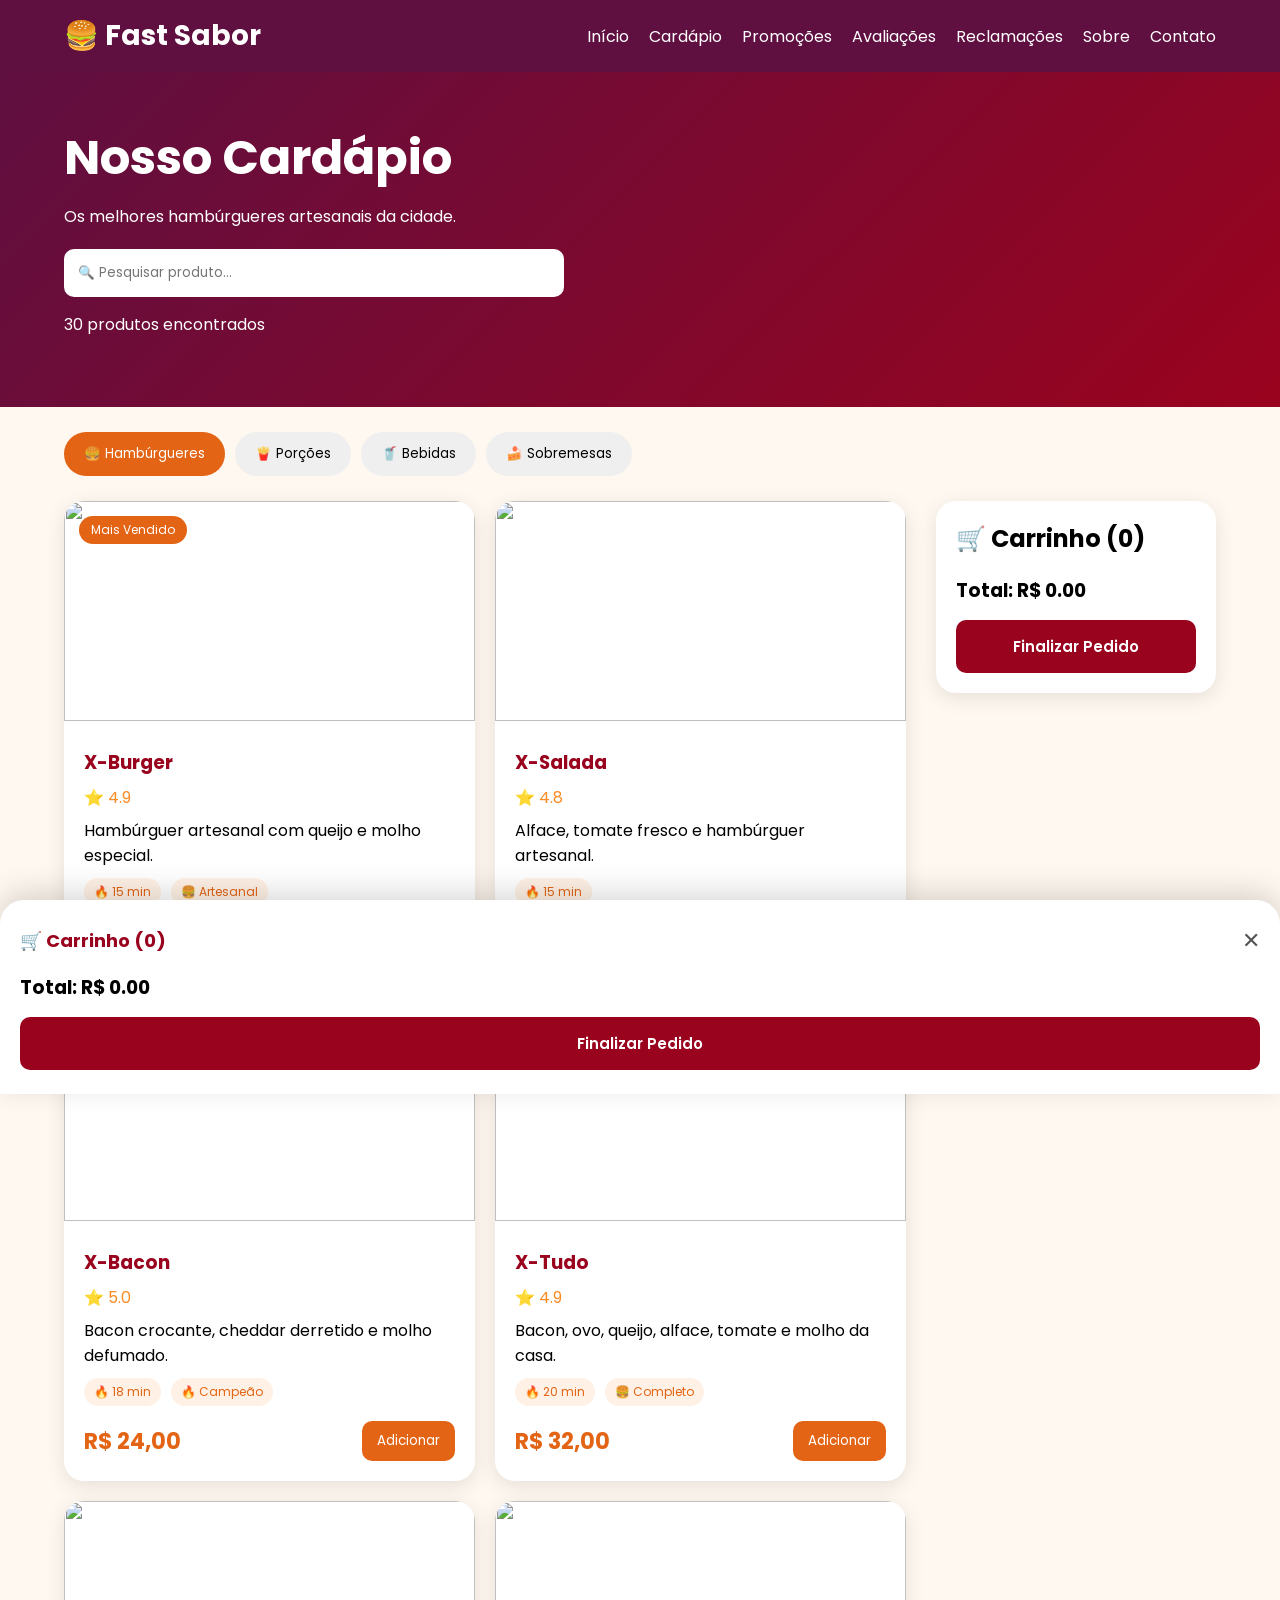
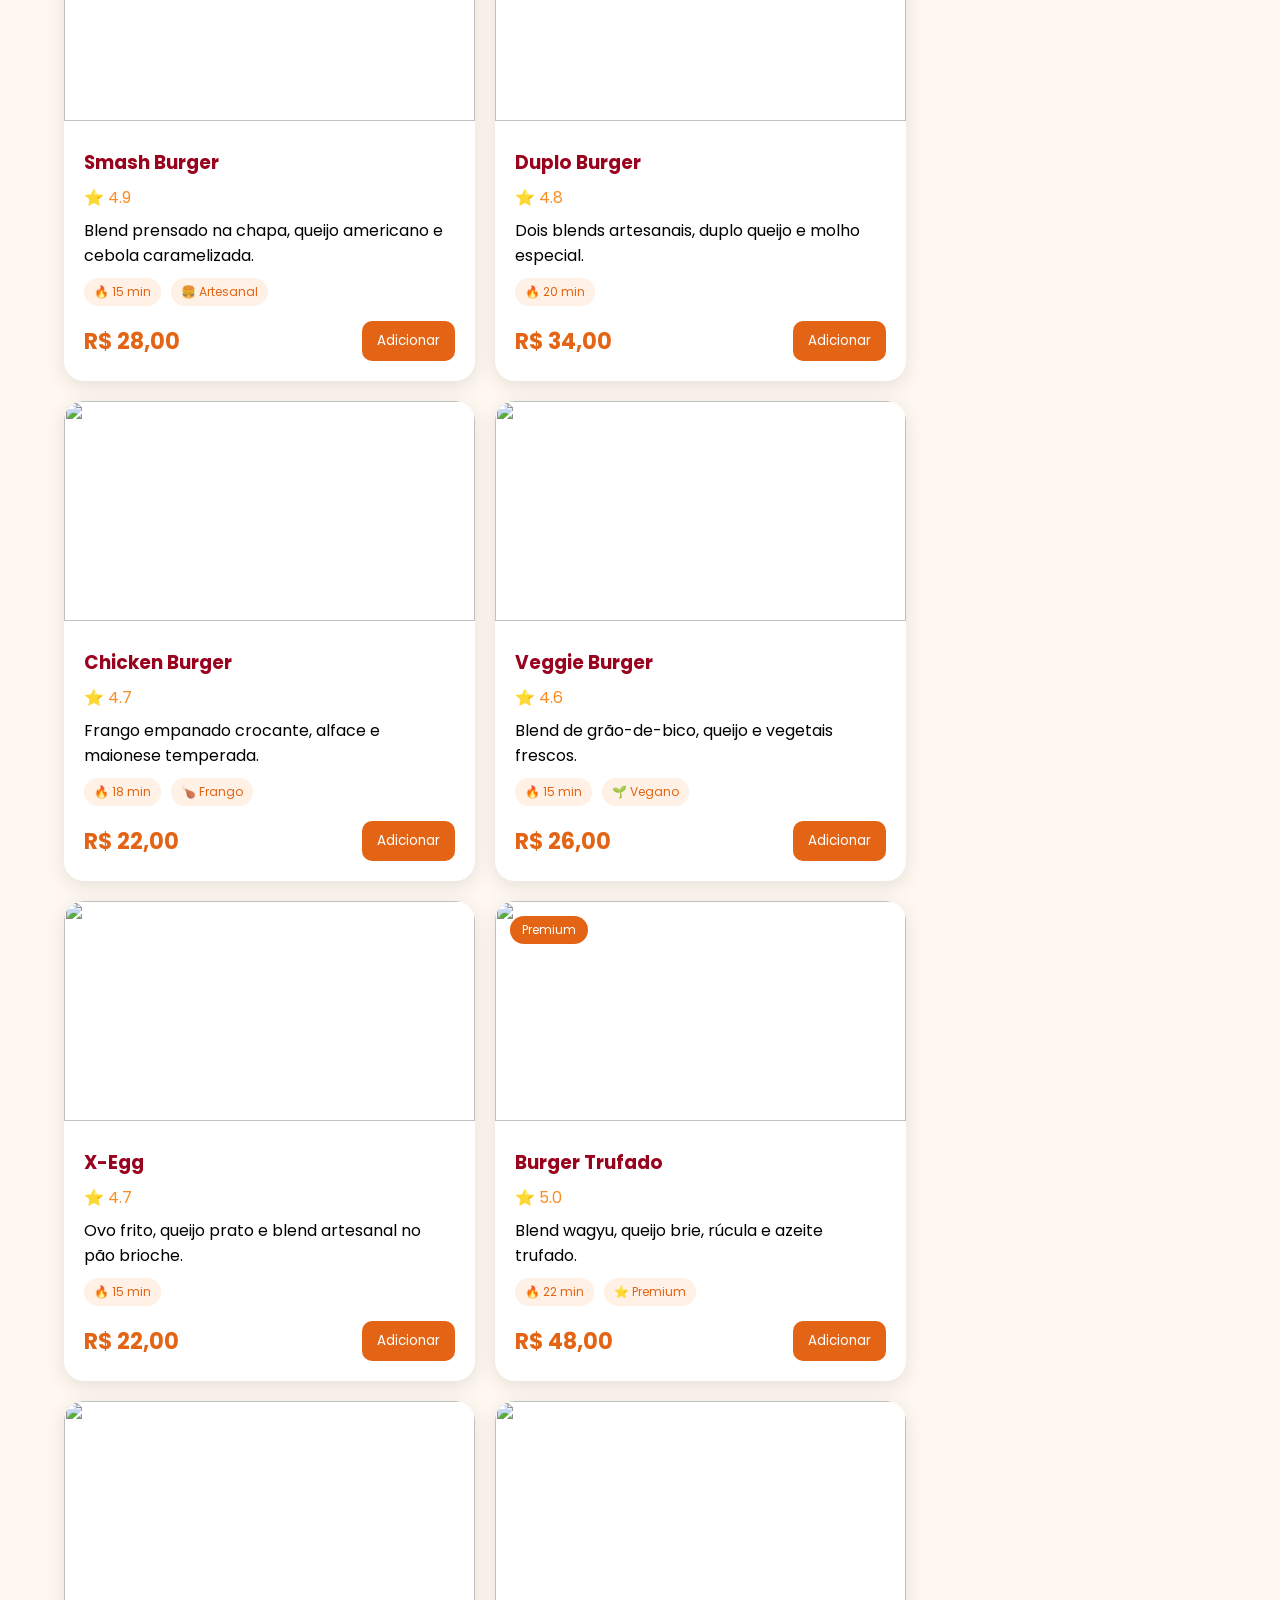
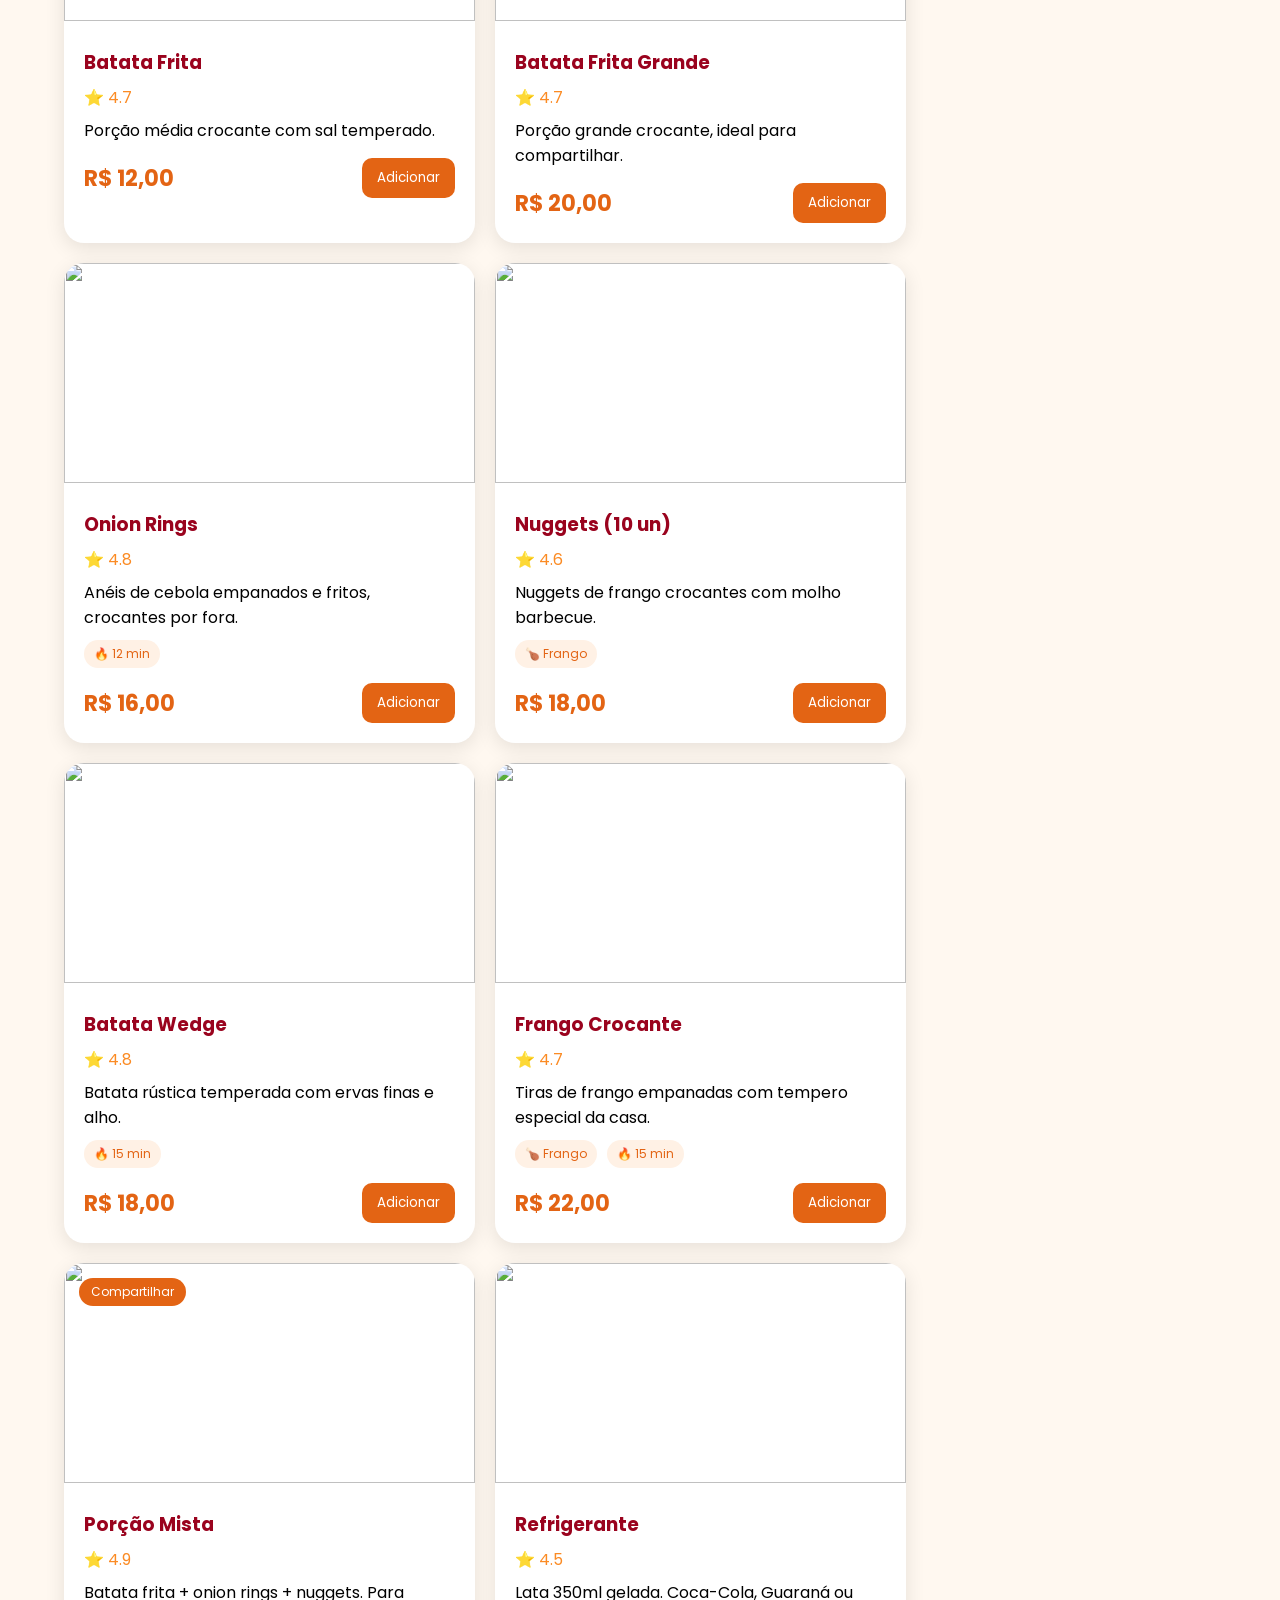
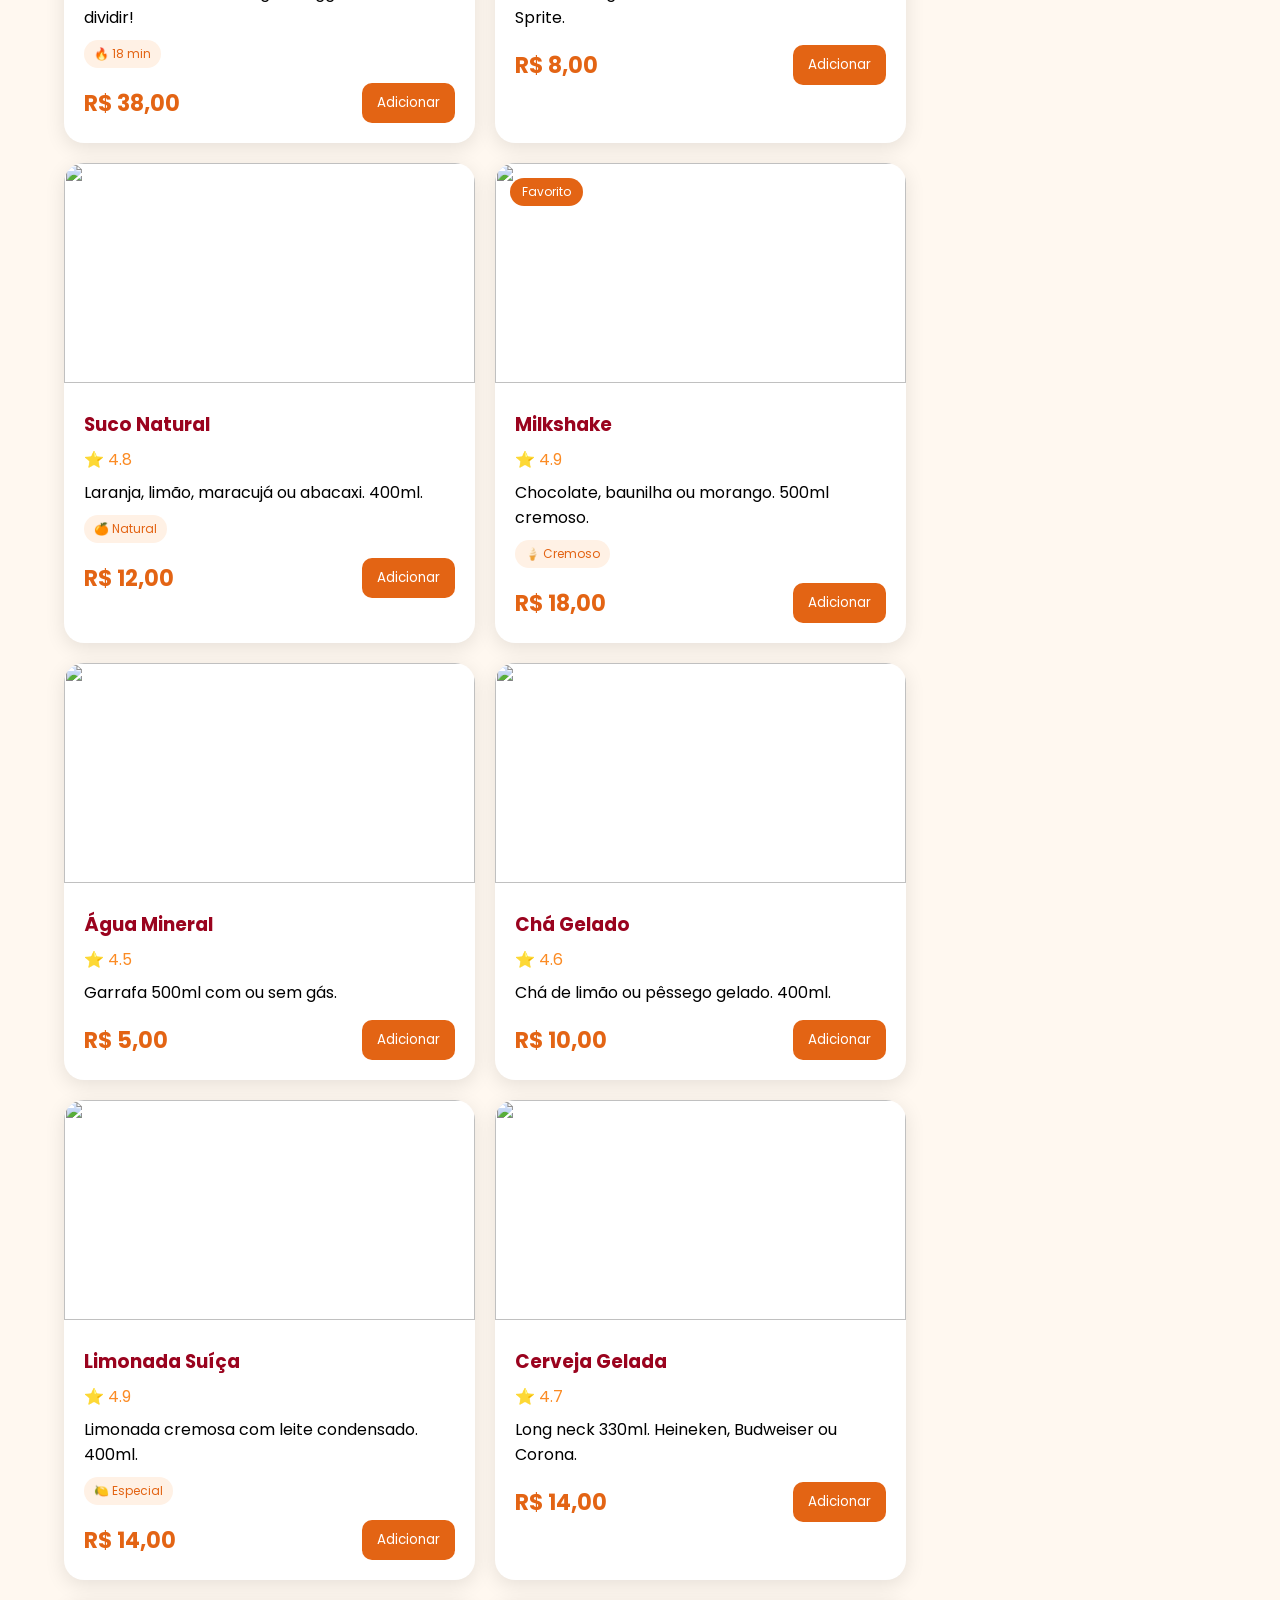
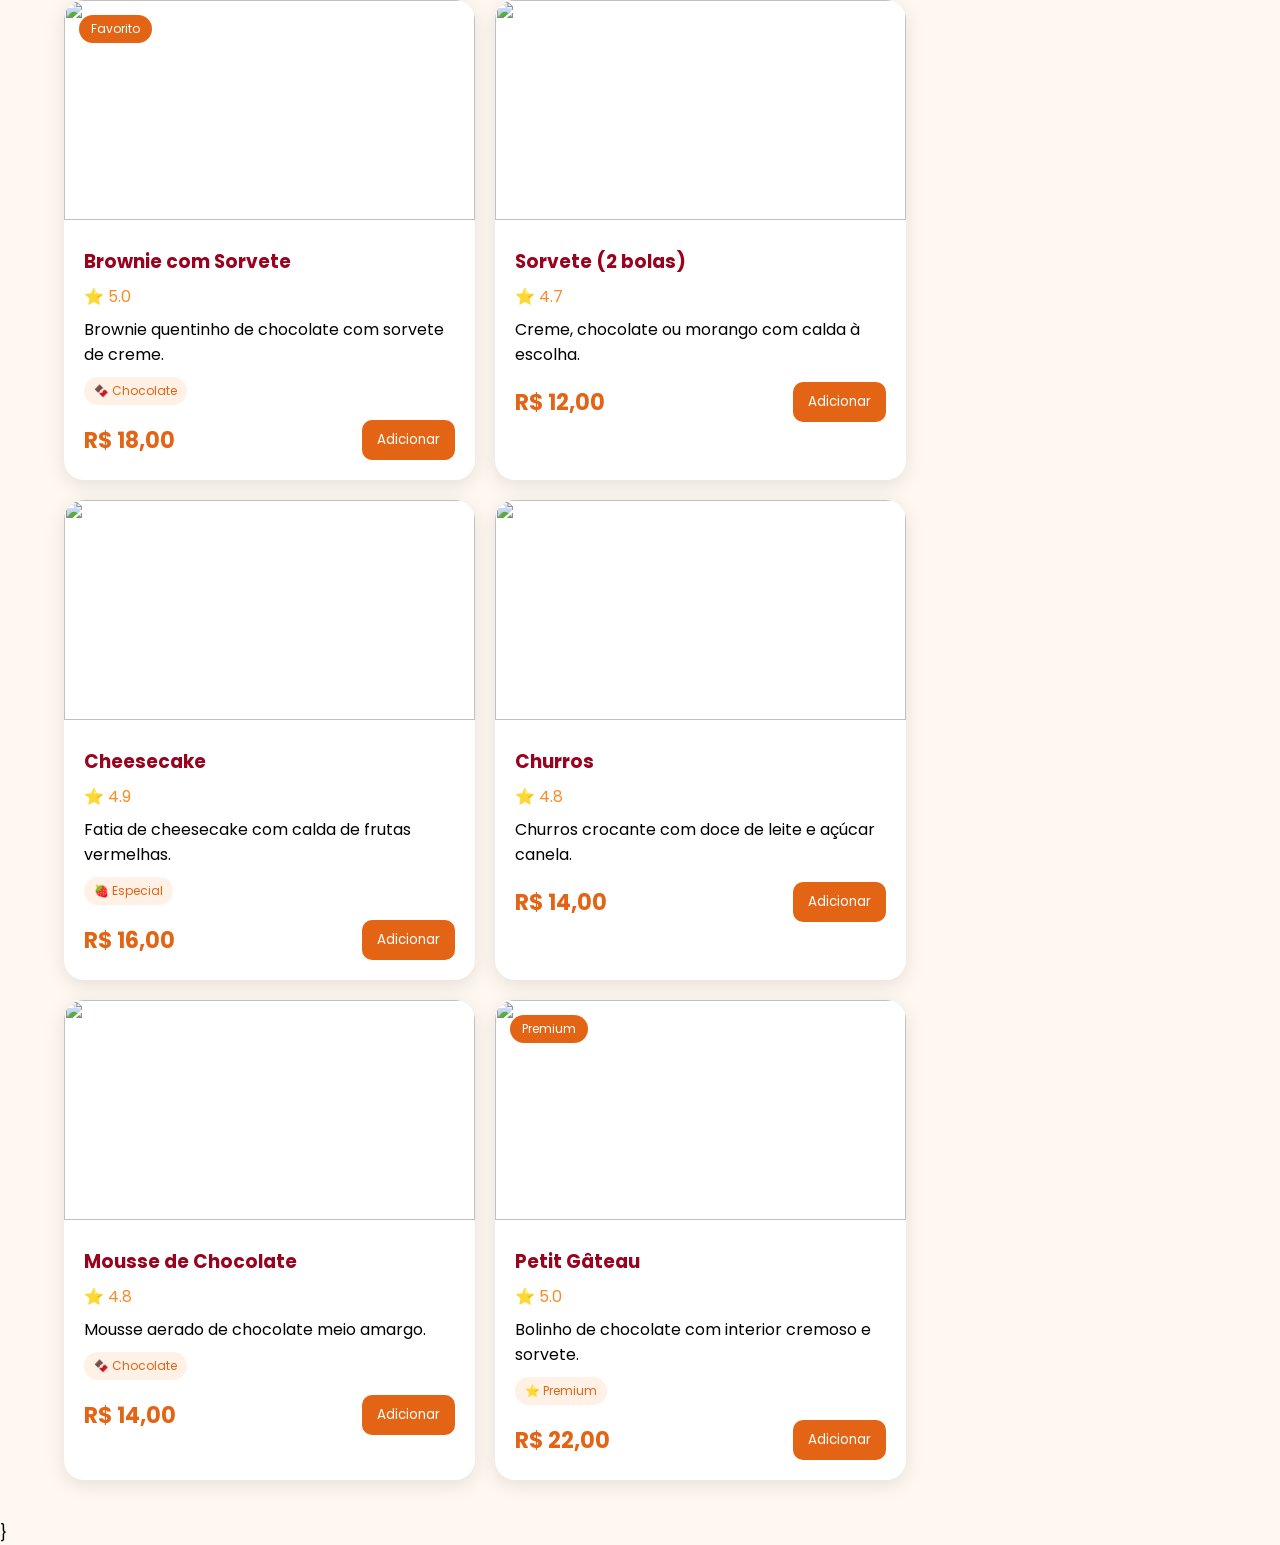
==== cardapio.html @ 9cf098db "Update image for Porção Mista in cardapio.html" ====
<!DOCTYPE html>
<html lang="pt-BR">

<head>
<meta charset="UTF-8">
<meta name="viewport" content="width=device-width, initial-scale=1.0">
<title>Fast Sabor - Cardápio</title>
<link rel="stylesheet" href="cardapio.css">
<link href="https://fonts.googleapis.com/css2?family=Poppins:wght@300;400;500;600;700&display=swap" rel="stylesheet">
</head>

<body>

<header>
<div class="logo">🍔 Fast Sabor</div>
<nav>
<a href="index.html">Início</a>
<a href="cardapio.html">Cardápio</a>
<a href="promocoes.html">Promoções</a>
<a href="cliente/avaliacoes.html">Avaliações</a>
<a href="cliente/reclamacoes.html">Reclamações</a>
<a href="sobre.html">Sobre</a>
<a href="cliente/contato.html">Contato</a>
</nav>
</header>

<section class="hero">
<h1>Nosso Cardápio</h1>
<p>Os melhores hambúrgueres artesanais da cidade.</p>
<input type="text" id="pesquisa" placeholder="🔍 Pesquisar produto...">
<p id="resultadoPesquisa">30 produtos encontrados</p>
</section>

<section class="categorias">
<button class="ativo" onclick="filtrarCategoria('hamburguer', this)">🍔 Hambúrgueres</button>
<button onclick="filtrarCategoria('porcao', this)">🍟 Porções</button>
<button onclick="filtrarCategoria('bebida', this)">🥤 Bebidas</button>
<button onclick="filtrarCategoria('sobremesa', this)">🍰 Sobremesas</button>
</section>

<section class="conteudo">
<div class="produtos">

    <!-- HAMBÚRGUERES -->
    <div class="produto" data-nome="x burger" data-categoria="hamburguer">
        <div class="tag">Mais Vendido</div>
        <img src="https://images.unsplash.com/photo-1568901346375-23c9450c58cd">
        <div class="info"><h3>X-Burger</h3><div class="avaliacao">⭐ 4.9</div><p>Hambúrguer artesanal com queijo e molho especial.</p><div class="extras"><span>🔥 15 min</span><span>🍔 Artesanal</span></div><div class="rodape"><span class="preco">R$ 18,00</span><button onclick="adicionarCarrinho('X-Burger', 18)">Adicionar</button></div></div>
    </div>
    <div class="produto" data-nome="x salada" data-categoria="hamburguer">
        <img src="https://images.unsplash.com/photo-1550547660-d9450f859349">
        <div class="info"><h3>X-Salada</h3><div class="avaliacao">⭐ 4.8</div><p>Alface, tomate fresco e hambúrguer artesanal.</p><div class="extras"><span>🔥 15 min</span></div><div class="rodape"><span class="preco">R$ 20,00</span><button onclick="adicionarCarrinho('X-Salada', 20)">Adicionar</button></div></div>
    </div>
    <div class="produto" data-nome="x bacon" data-categoria="hamburguer">
        <img src="https://images.unsplash.com/photo-1553979459-d2229ba7433b">
        <div class="info"><h3>X-Bacon</h3><div class="avaliacao">⭐ 5.0</div><p>Bacon crocante, cheddar derretido e molho defumado.</p><div class="extras"><span>🔥 18 min</span><span>🔥 Campeão</span></div><div class="rodape"><span class="preco">R$ 24,00</span><button onclick="adicionarCarrinho('X-Bacon', 24)">Adicionar</button></div></div>
    </div>
    <div class="produto" data-nome="x tudo" data-categoria="hamburguer">
        <div class="tag">Especial</div>
        <img src="https://images.unsplash.com/photo-1586816001966-79b736744398">
        <div class="info"><h3>X-Tudo</h3><div class="avaliacao">⭐ 4.9</div><p>Bacon, ovo, queijo, alface, tomate e molho da casa.</p><div class="extras"><span>🔥 20 min</span><span>🍔 Completo</span></div><div class="rodape"><span class="preco">R$ 32,00</span><button onclick="adicionarCarrinho('X-Tudo', 32)">Adicionar</button></div></div>
    </div>
    <div class="produto" data-nome="smash burger" data-categoria="hamburguer">
        <img src="https://images.unsplash.com/photo-1561758033-d89a9ad46330">
        <div class="info"><h3>Smash Burger</h3><div class="avaliacao">⭐ 4.9</div><p>Blend prensado na chapa, queijo americano e cebola caramelizada.</p><div class="extras"><span>🔥 15 min</span><span>🍔 Artesanal</span></div><div class="rodape"><span class="preco">R$ 28,00</span><button onclick="adicionarCarrinho('Smash Burger', 28)">Adicionar</button></div></div>
    </div>
    <div class="produto" data-nome="duplo burger" data-categoria="hamburguer">
        <img src="https://images.unsplash.com/photo-1594212699903-ec8a3eca50f5">
        <div class="info"><h3>Duplo Burger</h3><div class="avaliacao">⭐ 4.8</div><p>Dois blends artesanais, duplo queijo e molho especial.</p><div class="extras"><span>🔥 20 min</span></div><div class="rodape"><span class="preco">R$ 34,00</span><button onclick="adicionarCarrinho('Duplo Burger', 34)">Adicionar</button></div></div>
    </div>
    <div class="produto" data-nome="chicken burger" data-categoria="hamburguer">
        <img src="https://images.unsplash.com/photo-1626645738196-c2a7c87a8f58">
        <div class="info"><h3>Chicken Burger</h3><div class="avaliacao">⭐ 4.7</div><p>Frango empanado crocante, alface e maionese temperada.</p><div class="extras"><span>🔥 18 min</span><span>🍗 Frango</span></div><div class="rodape"><span class="preco">R$ 22,00</span><button onclick="adicionarCarrinho('Chicken Burger', 22)">Adicionar</button></div></div>
    </div>
    <div class="produto" data-nome="veggie burger" data-categoria="hamburguer">
        <img src="https://images.unsplash.com/photo-1520072959219-c595dc870360">
        <div class="info"><h3>Veggie Burger</h3><div class="avaliacao">⭐ 4.6</div><p>Blend de grão-de-bico, queijo e vegetais frescos.</p><div class="extras"><span>🔥 15 min</span><span>🌱 Vegano</span></div><div class="rodape"><span class="preco">R$ 26,00</span><button onclick="adicionarCarrinho('Veggie Burger', 26)">Adicionar</button></div></div>
    </div>
    <div class="produto" data-nome="x egg" data-categoria="hamburguer">
        <img src="https://images.unsplash.com/photo-1572802419224-296b0aeee0d9">
        <div class="info"><h3>X-Egg</h3><div class="avaliacao">⭐ 4.7</div><p>Ovo frito, queijo prato e blend artesanal no pão brioche.</p><div class="extras"><span>🔥 15 min</span></div><div class="rodape"><span class="preco">R$ 22,00</span><button onclick="adicionarCarrinho('X-Egg', 22)">Adicionar</button></div></div>
    </div>
    <div class="produto" data-nome="burger trufado" data-categoria="hamburguer">
        <div class="tag">Premium</div>
        <img src="https://images.unsplash.com/photo-1607013251379-e6eecfffe234">
        <div class="info"><h3>Burger Trufado</h3><div class="avaliacao">⭐ 5.0</div><p>Blend wagyu, queijo brie, rúcula e azeite trufado.</p><div class="extras"><span>🔥 22 min</span><span>⭐ Premium</span></div><div class="rodape"><span class="preco">R$ 48,00</span><button onclick="adicionarCarrinho('Burger Trufado', 48)">Adicionar</button></div></div>
    </div>

    <!-- PORÇÕES -->
    <div class="produto" data-nome="batata frita" data-categoria="porcao">
        <img src="https://images.unsplash.com/photo-1576107232684-1279f390859f">
        <div class="info"><h3>Batata Frita</h3><div class="avaliacao">⭐ 4.7</div><p>Porção média crocante com sal temperado.</p><div class="rodape"><span class="preco">R$ 12,00</span><button onclick="adicionarCarrinho('Batata Frita', 12)">Adicionar</button></div></div>
    </div>
    <div class="produto" data-nome="batata frita grande" data-categoria="porcao">
        <img src="https://santalarica.chefware.com.br/106/0/0/batata-frita-grande-aprox-800g.jpg">
        <div class="info"><h3>Batata Frita Grande</h3><div class="avaliacao">⭐ 4.7</div><p>Porção grande crocante, ideal para compartilhar.</p><div class="rodape"><span class="preco">R$ 20,00</span><button onclick="adicionarCarrinho('Batata Frita Grande', 20)">Adicionar</button></div></div>
    </div>
    <div class="produto" data-nome="onion rings" data-categoria="porcao">
        <img src="https://images.unsplash.com/photo-1639024471283-03518883512d">
        <div class="info"><h3>Onion Rings</h3><div class="avaliacao">⭐ 4.8</div><p>Anéis de cebola empanados e fritos, crocantes por fora.</p><div class="extras"><span>🔥 12 min</span></div><div class="rodape"><span class="preco">R$ 16,00</span><button onclick="adicionarCarrinho('Onion Rings', 16)">Adicionar</button></div></div>
    </div>
    <div class="produto" data-nome="nuggets" data-categoria="porcao">
        <img src="https://images.unsplash.com/photo-1562967914-608f82629710">
        <div class="info"><h3>Nuggets (10 un)</h3><div class="avaliacao">⭐ 4.6</div><p>Nuggets de frango crocantes com molho barbecue.</p><div class="extras"><span>🍗 Frango</span></div><div class="rodape"><span class="preco">R$ 18,00</span><button onclick="adicionarCarrinho('Nuggets', 18)">Adicionar</button></div></div>
    </div>
    <div class="produto" data-nome="batata wedge" data-categoria="porcao">
        <img src="https://images.unsplash.com/photo-1573080496219-bb080dd4f877">
        <div class="info"><h3>Batata Wedge</h3><div class="avaliacao">⭐ 4.8</div><p>Batata rústica temperada com ervas finas e alho.</p><div class="extras"><span>🔥 15 min</span></div><div class="rodape"><span class="preco">R$ 18,00</span><button onclick="adicionarCarrinho('Batata Wedge', 18)">Adicionar</button></div></div>
    </div>
    <div class="produto" data-nome="frango crocante" data-categoria="porcao">
        <img src="https://images.unsplash.com/photo-1527477396000-e27163b481c2">
        <div class="info"><h3>Frango Crocante</h3><div class="avaliacao">⭐ 4.7</div><p>Tiras de frango empanadas com tempero especial da casa.</p><div class="extras"><span>🍗 Frango</span><span>🔥 15 min</span></div><div class="rodape"><span class="preco">R$ 22,00</span><button onclick="adicionarCarrinho('Frango Crocante', 22)">Adicionar</button></div></div>
    </div>
    <div class="produto" data-nome="porcao mista" data-categoria="porcao">
        <div class="tag">Compartilhar</div>
        <img src="https://img.magnific.com/fotos-premium/refeicoes-de-fast-food-aneis-de-cebola-batatas-fritas-nuggets-de-frango-e-frango-frito_318269-1915.jpg">
        <div class="info"><h3>Porção Mista</h3><div class="avaliacao">⭐ 4.9</div><p>Batata frita + onion rings + nuggets. Para dividir!</p><div class="extras"><span>🔥 18 min</span></div><div class="rodape"><span class="preco">R$ 38,00</span><button onclick="adicionarCarrinho('Porção Mista', 38)">Adicionar</button></div></div>
    </div>

    <!-- BEBIDAS -->
    <div class="produto" data-nome="refrigerante" data-categoria="bebida">
        <img src="https://images.unsplash.com/photo-1581006852262-e4307cf6283a">
        <div class="info"><h3>Refrigerante</h3><div class="avaliacao">⭐ 4.5</div><p>Lata 350ml gelada. Coca-Cola, Guaraná ou Sprite.</p><div class="rodape"><span class="preco">R$ 8,00</span><button onclick="adicionarCarrinho('Refrigerante', 8)">Adicionar</button></div></div>
    </div>
    <div class="produto" data-nome="suco natural" data-categoria="bebida">
        <img src="https://images.unsplash.com/photo-1600271886742-f049cd451bba">
        <div class="info"><h3>Suco Natural</h3><div class="avaliacao">⭐ 4.8</div><p>Laranja, limão, maracujá ou abacaxi. 400ml.</p><div class="extras"><span>🍊 Natural</span></div><div class="rodape"><span class="preco">R$ 12,00</span><button onclick="adicionarCarrinho('Suco Natural', 12)">Adicionar</button></div></div>
    </div>
    <div class="produto" data-nome="milkshake" data-categoria="bebida">
        <div class="tag">Favorito</div>
        <img src="https://images.unsplash.com/photo-1572490122747-3968b75cc699">
        <div class="info"><h3>Milkshake</h3><div class="avaliacao">⭐ 4.9</div><p>Chocolate, baunilha ou morango. 500ml cremoso.</p><div class="extras"><span>🍦 Cremoso</span></div><div class="rodape"><span class="preco">R$ 18,00</span><button onclick="adicionarCarrinho('Milkshake', 18)">Adicionar</button></div></div>
    </div>
    <div class="produto" data-nome="agua mineral" data-categoria="bebida">
        <img src="https://images.unsplash.com/photo-1548839140-29a749e1cf4d">
        <div class="info"><h3>Água Mineral</h3><div class="avaliacao">⭐ 4.5</div><p>Garrafa 500ml com ou sem gás.</p><div class="rodape"><span class="preco">R$ 5,00</span><button onclick="adicionarCarrinho('Água Mineral', 5)">Adicionar</button></div></div>
    </div>
    <div class="produto" data-nome="cha gelado" data-categoria="bebida">
        <img src="https://images.unsplash.com/photo-1556679343-c7306c1976bc">
        <div class="info"><h3>Chá Gelado</h3><div class="avaliacao">⭐ 4.6</div><p>Chá de limão ou pêssego gelado. 400ml.</p><div class="rodape"><span class="preco">R$ 10,00</span><button onclick="adicionarCarrinho('Chá Gelado', 10)">Adicionar</button></div></div>
    </div>
    <div class="produto" data-nome="limonada" data-categoria="bebida">
        <img src="https://images.unsplash.com/photo-1621263764928-df1444c5e859">
        <div class="info"><h3>Limonada Suíça</h3><div class="avaliacao">⭐ 4.9</div><p>Limonada cremosa com leite condensado. 400ml.</p><div class="extras"><span>🍋 Especial</span></div><div class="rodape"><span class="preco">R$ 14,00</span><button onclick="adicionarCarrinho('Limonada Suíça', 14)">Adicionar</button></div></div>
    </div>
    <div class="produto" data-nome="cerveja" data-categoria="bebida">
        <img src="https://images.unsplash.com/photo-1608270586620-248524c67de9">
        <div class="info"><h3>Cerveja Gelada</h3><div class="avaliacao">⭐ 4.7</div><p>Long neck 330ml. Heineken, Budweiser ou Corona.</p><div class="rodape"><span class="preco">R$ 14,00</span><button onclick="adicionarCarrinho('Cerveja Gelada', 14)">Adicionar</button></div></div>
    </div>

    <!-- SOBREMESAS -->
    <div class="produto" data-nome="brownie" data-categoria="sobremesa">
        <div class="tag">Favorito</div>
        <img src="https://images.unsplash.com/photo-1606313564200-e75d5e30476c">
        <div class="info"><h3>Brownie com Sorvete</h3><div class="avaliacao">⭐ 5.0</div><p>Brownie quentinho de chocolate com sorvete de creme.</p><div class="extras"><span>🍫 Chocolate</span></div><div class="rodape"><span class="preco">R$ 18,00</span><button onclick="adicionarCarrinho('Brownie com Sorvete', 18)">Adicionar</button></div></div>
    </div>
    <div class="produto" data-nome="sorvete" data-categoria="sobremesa">
        <img src="https://plus.unsplash.com/premium_photo-1675279010969-e85bfbd402dc?w=500&auto=format&fit=crop&q=60&ixlib=rb-4.1.0&ixid=M3wxMjA3fDB8MHxzZWFyY2h8OXx8c29ydmV0ZSUyMDIlMjBib2xhc3xlbnwwfHwwfHx8MA%3D%3D">
        <div class="info"><h3>Sorvete (2 bolas)</h3><div class="avaliacao">⭐ 4.7</div><p>Creme, chocolate ou morango com calda à escolha.</p><div class="rodape"><span class="preco">R$ 12,00</span><button onclick="adicionarCarrinho('Sorvete', 12)">Adicionar</button></div></div>
    </div>
    <div class="produto" data-nome="cheesecake" data-categoria="sobremesa">
        <img src="https://images.unsplash.com/photo-1533134242443-d4fd215305ad">
        <div class="info"><h3>Cheesecake</h3><div class="avaliacao">⭐ 4.9</div><p>Fatia de cheesecake com calda de frutas vermelhas.</p><div class="extras"><span>🍓 Especial</span></div><div class="rodape"><span class="preco">R$ 16,00</span><button onclick="adicionarCarrinho('Cheesecake', 16)">Adicionar</button></div></div>
    </div>
    <div class="produto" data-nome="churros" data-categoria="sobremesa">
        <img src="https://images.unsplash.com/photo-1669867405064-f31e8707216e?w=500&auto=format&fit=crop&q=60&ixlib=rb-4.1.0&ixid=M3wxMjA3fDB8MHxzZWFyY2h8NHx8Y2h1cnJvc3xlbnwwfHwwfHx8MA%3D%3D">
        <div class="info"><h3>Churros</h3><div class="avaliacao">⭐ 4.8</div><p>Churros crocante com doce de leite e açúcar canela.</p><div class="rodape"><span class="preco">R$ 14,00</span><button onclick="adicionarCarrinho('Churros', 14)">Adicionar</button></div></div>
    </div>
    <div class="produto" data-nome="mousse chocolate" data-categoria="sobremesa">
        <img src="https://images.unsplash.com/photo-1673551494277-92204546b504?w=500&auto=format&fit=crop&q=60&ixlib=rb-4.1.0&ixid=M3wxMjA3fDB8MHxzZWFyY2h8Nnx8bW91c3NlJTIwZGUlMjBjaG9jb2xhdGV8ZW58MHx8MHx8fDA%3D">
        <div class="info"><h3>Mousse de Chocolate</h3><div class="avaliacao">⭐ 4.8</div><p>Mousse aerado de chocolate meio amargo.</p><div class="extras"><span>🍫 Chocolate</span></div><div class="rodape"><span class="preco">R$ 14,00</span><button onclick="adicionarCarrinho('Mousse de Chocolate', 14)">Adicionar</button></div></div>
    </div>
    <div class="produto" data-nome="petit gateau" data-categoria="sobremesa">
        <div class="tag">Premium</div>
        <img src="https://images.unsplash.com/photo-1563805042-7684c019e1cb">
        <div class="info"><h3>Petit Gâteau</h3><div class="avaliacao">⭐ 5.0</div><p>Bolinho de chocolate com interior cremoso e sorvete.</p><div class="extras"><span>⭐ Premium</span></div><div class="rodape"><span class="preco">R$ 22,00</span><button onclick="adicionarCarrinho('Petit Gâteau', 22)">Adicionar</button></div></div>
    </div>

</div>

<!-- CARRINHO DESKTOP -->
<aside class="carrinho">
    <h2>🛒 Carrinho (<span id="contador">0</span>)</h2>
    <div id="listaCarrinho"></div>
    <h3>Total: R$ <span id="total">0.00</span></h3>
    <button class="finalizar" onclick="abrirModalCheckout()">Finalizar Pedido</button>
</aside>

</section>

<!-- BOTÃO FLUTUANTE MOBILE -->
<button class="btn-carrinho-flutuante" onclick="abrirPainel()" id="btnFlutuante">
    🛒
    <span class="badge-carrinho" id="badgeContador">0</span>
</button>

<!-- OVERLAY -->
<div class="overlay-carrinho" id="overlayCarrinho" onclick="fecharPainel()"></div>

<!-- PAINEL DESLIZANTE MOBILE -->
<div class="painel-carrinho" id="painelCarrinho">
    <div class="painel-header">
        <h2>🛒 Carrinho (<span id="contadorPainel">0</span>)</h2>
        <button class="btn-fechar-painel" onclick="fecharPainel()">✕</button>
    </div>
    <div id="listaCarrinhoPainel"></div>
    <h3 style="margin-top:10px;">Total: R$ <span id="totalPainel">0.00</span></h3>
    <button class="finalizar" style="margin-top:15px;" onclick="fecharPainel(); abrirModalCheckout();">Finalizar Pedido</button>
</div>

<!-- MODAL CHECKOUT -->
<div id="modalCheckout" class="modal-checkout">
    <div class="modal-conteudo">
        <h2>📋 Detalhes do Pedido</h2>
        <p>Preencha os dados abaixo para concluir.</p>
        <form id="formCheckout" onsubmit="enviarPedidoWhatsApp(event)">
            <label for="nomeCliente">Seu Nome:</label>
            <input type="text" id="nomeCliente" placeholder="Ex: José Silva" required>
            <label for="cepCliente">Seu CEP:</label>
            <input type="text" id="cepCliente" placeholder="00000-000" maxlength="9" required>
            <label for="enderecoCliente">Endereço de Entrega:</label>
            <input type="text" id="enderecoCliente" placeholder="Rua, Número, Bairro, Complemento" required>
            <label for="formaPagamento">Forma de Pagamento:</label>
            <select id="formaPagamento" onchange="verificarDinheiro(this.value)" required>
                <option value="" disabled selected>Selecione uma opção...</option>
                <option value="Dinheiro">💵 Dinheiro</option>
                <option value="Pix">📱 Pix</option>
                <option value="Cartão de Crédito">💳 Cartão de Crédito</option>
                <option value="Cartão de Débito">💳 Cartão de Débito</option>
                <option value="Vale Alimentação (VA)">🍔 Vale Alimentação (VA)</option>
            </select>
            <div id="campoTroco" style="display:none; flex-direction:column; gap:5px;">
                <label for="trocoPara">Precisa de troco para quanto?</label>
                <input type="text" id="trocoPara" placeholder="Ex: R$ 50,00 ou Não preciso">
            </div>
            <div class="modal-botoes">
                <button type="button" class="btn-cancelar" onclick="fecharModalCheckout()">Voltar</button>
                <button type="submit" class="btn-confirmar">Enviar via WhatsApp</button>
            </div>
        </form>
    </div>
</div>

<script>
localStorage.setItem('totalItensCardapio', document.querySelectorAll('.produto').length);

const pesquisa = document.getElementById("pesquisa");
const resultado = document.getElementById("resultadoPesquisa");

pesquisa.addEventListener("keyup", () => {
    const valor = pesquisa.value.toLowerCase();
    let encontrados = 0;
    document.querySelectorAll(".produto").forEach(p => {
        const match = p.dataset.nome.toLowerCase().includes(valor);
        p.style.display = match ? "block" : "none";
        if(match) encontrados++;
    });
    resultado.innerHTML = `${encontrados} produto(s) encontrado(s)`;
});

function filtrarCategoria(categoria, btn) {
    document.querySelectorAll('.categorias button').forEach(b => b.classList.remove('ativo'));
    btn.classList.add('ativo');
    let encontrados = 0;
    document.querySelectorAll('.produto').forEach(p => {
        p.style.display = p.dataset.categoria === categoria ? 'block' : 'none';
        if(p.dataset.categoria === categoria) encontrados++;
    });
    resultado.innerHTML = `${encontrados} produto(s) encontrado(s)`;
    pesquisa.value = '';
}

document.getElementById("cepCliente").addEventListener("input", (e) => {
    let v = e.target.value.replace(/\D/g, "");
    if(v.length > 5) v = v.substring(0,5) + "-" + v.substring(5,8);
    e.target.value = v;
});

let itensCarrinho = [];
let valorTotalPedido = 0;

function adicionarCarrinho(nome, preco){
    itensCarrinho.push({ nome, preco });
    atualizarInterfaceCarrinho();
}

function removerDoCarrinho(index){
    itensCarrinho.splice(index, 1);
    atualizarInterfaceCarrinho();
}

function atualizarInterfaceCarrinho(){
    valorTotalPedido = itensCarrinho.reduce((s, p) => s + p.preco, 0);

    function gerarItens(containerId){
        const el = document.getElementById(containerId);
        el.innerHTML = "";
        itensCarrinho.forEach((p, i) => {
            const div = document.createElement("div");
            div.classList.add("itemCarrinho");
            div.innerHTML = `<span>${p.nome} - R$ ${p.preco.toFixed(2)}</span>
                <button class="btn-remover-item" onclick="removerDoCarrinho(${i})">❌</button>`;
            el.appendChild(div);
        });
    }

    gerarItens("listaCarrinho");
    gerarItens("listaCarrinhoPainel");

    const qtd = itensCarrinho.length;
    const total = valorTotalPedido.toFixed(2);
    document.getElementById("total").innerHTML = total;
    document.getElementById("totalPainel").innerHTML = total;
    document.getElementById("contador").innerHTML = qtd;
    document.getElementById("contadorPainel").innerHTML = qtd;
    document.getElementById("badgeContador").innerHTML = qtd;
}

function abrirPainel(){
    document.getElementById("painelCarrinho").classList.add("aberto");
    document.getElementById("overlayCarrinho").classList.add("aberto");
}

function fecharPainel(){
    document.getElementById("painelCarrinho").classList.remove("aberto");
    document.getElementById("overlayCarrinho").classList.remove("aberto");
}

function abrirModalCheckout(){
    if(itensCarrinho.length === 0){ alert("Carrinho vazio!"); return; }
    document.getElementById("modalCheckout").style.display = "flex";
}

function fecharModalCheckout(){
    document.getElementById("modalCheckout").style.display = "none";
    document.getElementById("campoTroco").style.display = "none";
}

function verificarDinheiro(valor){
    document.getElementById("campoTroco").style.display = valor === "Dinheiro" ? "flex" : "none";
}

function enviarPedidoWhatsApp(event){
    event.preventDefault();
    const nome = document.getElementById("nomeCliente").value;
    const cep = document.getElementById("cepCliente").value;
    const endereco = document.getElementById("enderecoCliente").value;
    const pagamento = document.getElementById("formaPagamento").value;
    const troco = document.getElementById("trocoPara").value;
    let textoProdutos = itensCarrinho.map(i => `• ${i.nome} (R$ ${i.preco.toFixed(2)})`).join("\n");
    let mensagem = `*Novo Pedido - Fast Sabor* 🍔\n\n*Cliente:* ${nome}\n*CEP:* ${cep}\n*Endereço:* ${endereco}\n\n*Itens:*\n${textoProdutos}\n\n*Total:* R$ ${valorTotalPedido.toFixed(2)}\n*Pagamento:* ${pagamento}`;
    if(pagamento === "Dinheiro" && troco.trim()) mensagem += `\n*Troco para:* ${troco}`;
    window.open(`https://api.whatsapp.com/send?phone=5511976718229&text=${encodeURIComponent(mensagem)}`, "_blank");
    itensCarrinho = [];
    atualizarInterfaceCarrinho();
    document.getElementById("formCheckout").reset();
    fecharModalCheckout();
}

window.onload = function(){
    const comboData = localStorage.getItem("comboPromocao");
    if(comboData){
        const combo = JSON.parse(comboData);
        adicionarCarrinho(combo.nome, combo.preco);
        localStorage.removeItem("comboPromocao");
    }
};
</script>

</body>
</html>
}
---- cardapio.css ----
*{
margin:0;
padding:0;
box-sizing:border-box;
font-family:Poppins,sans-serif;
}

body{
background:#FFF8F0;
}

header{
background:#5F0F40;
padding:15px 5%;
display:flex;
justify-content:space-between;
align-items:center;
flex-wrap:wrap;
}

.logo{
color:white;
font-size:28px;
font-weight:700;
}

nav{
display:flex;
gap:20px;
flex-wrap:wrap;
}

nav a{
color:white;
text-decoration:none;
}

nav a:hover{
color:#FB8B24;
}

.hero{
padding:50px 5%;
background:linear-gradient(135deg,#5F0F40,#9A031E);
color:white;
}

.hero h1{
font-size:48px;
}

.hero p{
margin:10px 0 20px;
}

#pesquisa{
width:100%;
max-width:500px;
padding:14px;
border:none;
border-radius:10px;
}

#resultadoPesquisa{
margin-top:15px;
}

.categorias{
padding:25px 5%;
display:flex;
gap:10px;
flex-wrap:wrap;
}

.categorias button{
border:none;
padding:12px 20px;
border-radius:30px;
cursor:pointer;
}

.ativo{
background:#E36414;
color:white;
}

.conteudo{
display:grid;
grid-template-columns:3fr 1fr;
gap:30px;
padding:0 5% 40px;
}

.produtos{
display:grid;
grid-template-columns:repeat(auto-fit,minmax(280px,1fr));
gap:20px;
}

.produto{
background:white;
border-radius:20px;
overflow:hidden;
box-shadow:0 5px 20px rgba(0,0,0,.1);
position:relative;
transition:.3s;
}

.produto:hover{
transform:translateY(-5px);
}

.produto img{
width:100%;
height:220px;
object-fit:cover;
}

.tag{
position:absolute;
top:15px;
left:15px;
background:#E36414;
color:white;
padding:5px 12px;
border-radius:20px;
font-size:12px;
}

.info{
padding:20px;
}

.info h3{
color:#9A031E;
}

.avaliacao{
color:#FB8B24;
margin:8px 0;
}

.extras{
display:flex;
gap:10px;
margin:10px 0;
}

.extras span{
background:#FFF1E5;
padding:5px 10px;
border-radius:20px;
font-size:12px;
color:#E36414;
}

.rodape{
margin-top:15px;
display:flex;
justify-content:space-between;
align-items:center;
}

.preco{
font-size:22px;
font-weight:700;
color:#E36414;
}

.rodape button{
background:#E36414;
border:none;
color:white;
padding:10px 15px;
border-radius:10px;
cursor:pointer;
}

/* ── CARRINHO DESKTOP ─────────────────────── */

.carrinho{
background:white;
padding:20px;
border-radius:20px;
height:fit-content;
box-shadow:0 5px 20px rgba(0,0,0,.1);
position:sticky;
top:20px;
}

#listaCarrinho{
margin:20px 0;
}

.itemCarrinho{
padding:10px 0;
border-bottom:1px solid #ddd;
display:flex;
justify-content:space-between;
align-items:center;
}

.btn-remover-item{
background:none;
border:none;
cursor:pointer;
font-size:14px;
padding:4px;
transition:transform 0.2s;
}

.btn-remover-item:hover{
transform:scale(1.2);
}

.finalizar{
width:100%;
padding:15px;
border:none;
background:#9A031E;
color:white;
border-radius:10px;
cursor:pointer;
margin-top:15px;
font-size:15px;
font-weight:600;
font-family:Poppins,sans-serif;
}

/* ── BOTÃO FLUTUANTE (só mobile) ──────────── */

.btn-carrinho-flutuante{
display:none;
position:fixed;
bottom:25px;
right:25px;
width:65px;
height:65px;
border-radius:50%;
background:#9A031E;
color:white;
border:none;
font-size:26px;
cursor:pointer;
box-shadow:0 6px 20px rgba(0,0,0,.3);
z-index:1000;
align-items:center;
justify-content:center;
transition:.3s;
}

.btn-carrinho-flutuante:hover{
transform:scale(1.1);
}

.badge-carrinho{
position:absolute;
top:-4px;
right:-4px;
background:#FB8B24;
color:white;
border-radius:50%;
width:22px;
height:22px;
font-size:12px;
font-weight:700;
display:flex;
align-items:center;
justify-content:center;
}

/* ── PAINEL DESLIZANTE (só mobile) ───────── */

.overlay-carrinho{
display:none;
position:fixed;
inset:0;
background:rgba(0,0,0,.5);
z-index:1001;
}

.overlay-carrinho.aberto{
display:block;
}

.painel-carrinho{
position:fixed;
bottom:0;
left:0;
right:0;
background:white;
border-radius:24px 24px 0 0;
padding:24px 20px;
z-index:1002;
max-height:75vh;
overflow-y:auto;
transform:translateY(100%);
transition:transform .35s ease;
box-shadow:0 -8px 30px rgba(0,0,0,.15);
}

.painel-carrinho.aberto{
transform:translateY(0);
}

.painel-header{
display:flex;
justify-content:space-between;
align-items:center;
margin-bottom:16px;
}

.painel-header h2{
color:#9A031E;
font-size:18px;
}

.btn-fechar-painel{
background:none;
border:none;
font-size:22px;
cursor:pointer;
color:#555;
}

/* ── MODAL DE CHECKOUT ────────────────────── */

.modal-checkout{
display:none;
position:fixed;
top:0;
left:0;
width:100%;
height:100%;
background:rgba(0,0,0,.6);
backdrop-filter:blur(3px);
z-index:2000;
justify-content:center;
align-items:center;
padding:20px;
}

.modal-conteudo{
background:white;
padding:30px;
border-radius:20px;
width:100%;
max-width:450px;
box-shadow:0 10px 30px rgba(0,0,0,.3);
animation:surgimento .3s ease-out;
max-height:90vh;
overflow-y:auto;
}

@keyframes surgimento{
from{ transform:translateY(30px); opacity:0; }
to{ transform:translateY(0); opacity:1; }
}

.modal-conteudo h2{
color:#9A031E;
margin-bottom:5px;
}

.modal-conteudo p{
color:#666;
font-size:14px;
margin-bottom:20px;
}

#formCheckout{
display:flex;
flex-direction:column;
gap:12px;
}

#formCheckout label{
font-weight:500;
font-size:14px;
color:#333;
}

#formCheckout input,
#formCheckout select{
padding:12px;
border:1px solid #ddd;
border-radius:10px;
font-size:15px;
font-family:inherit;
width:100%;
}

.modal-botoes{
display:flex;
gap:10px;
margin-top:15px;
}

.btn-cancelar{
flex:1;
background:#eee;
border:none;
padding:12px;
border-radius:10px;
cursor:pointer;
font-weight:600;
color:#333;
}

.btn-confirmar{
flex:2;
background:#25D366;
color:white;
border:none;
padding:12px;
border-radius:10px;
cursor:pointer;
font-weight:600;
}

.btn-confirmar:hover{
background:#20ba59;
}

/* ── RESPONSIVO ───────────────────────────── */

@media(max-width:900px){
/* Esconde carrinho lateral e mostra botão flutuante */
.conteudo{ grid-template-columns:1fr; }
.carrinho{ display:none; }
.btn-carrinho-flutuante{ display:flex; }
}

@media(max-width:600px){
.hero h1{ font-size:35px; }
header{ justify-content:center; gap:15px; }
nav{ justify-content:center; }
}
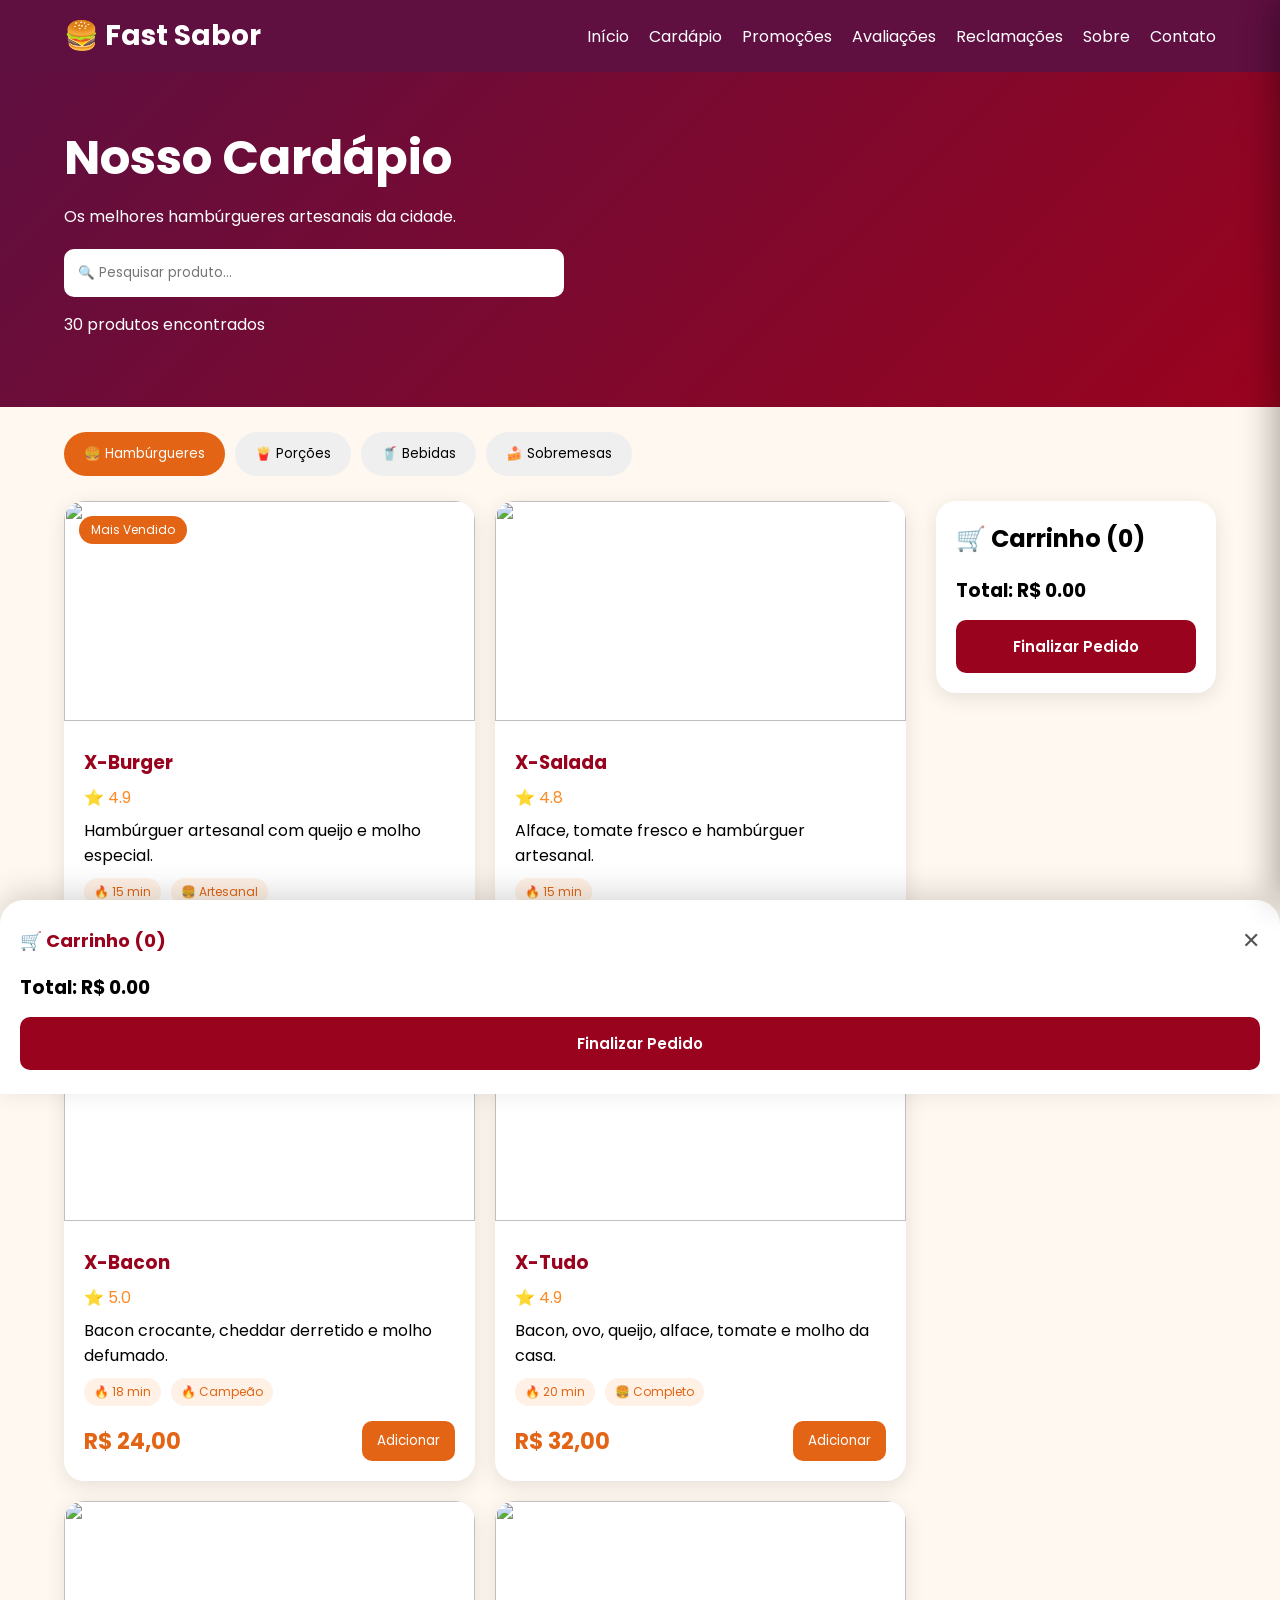
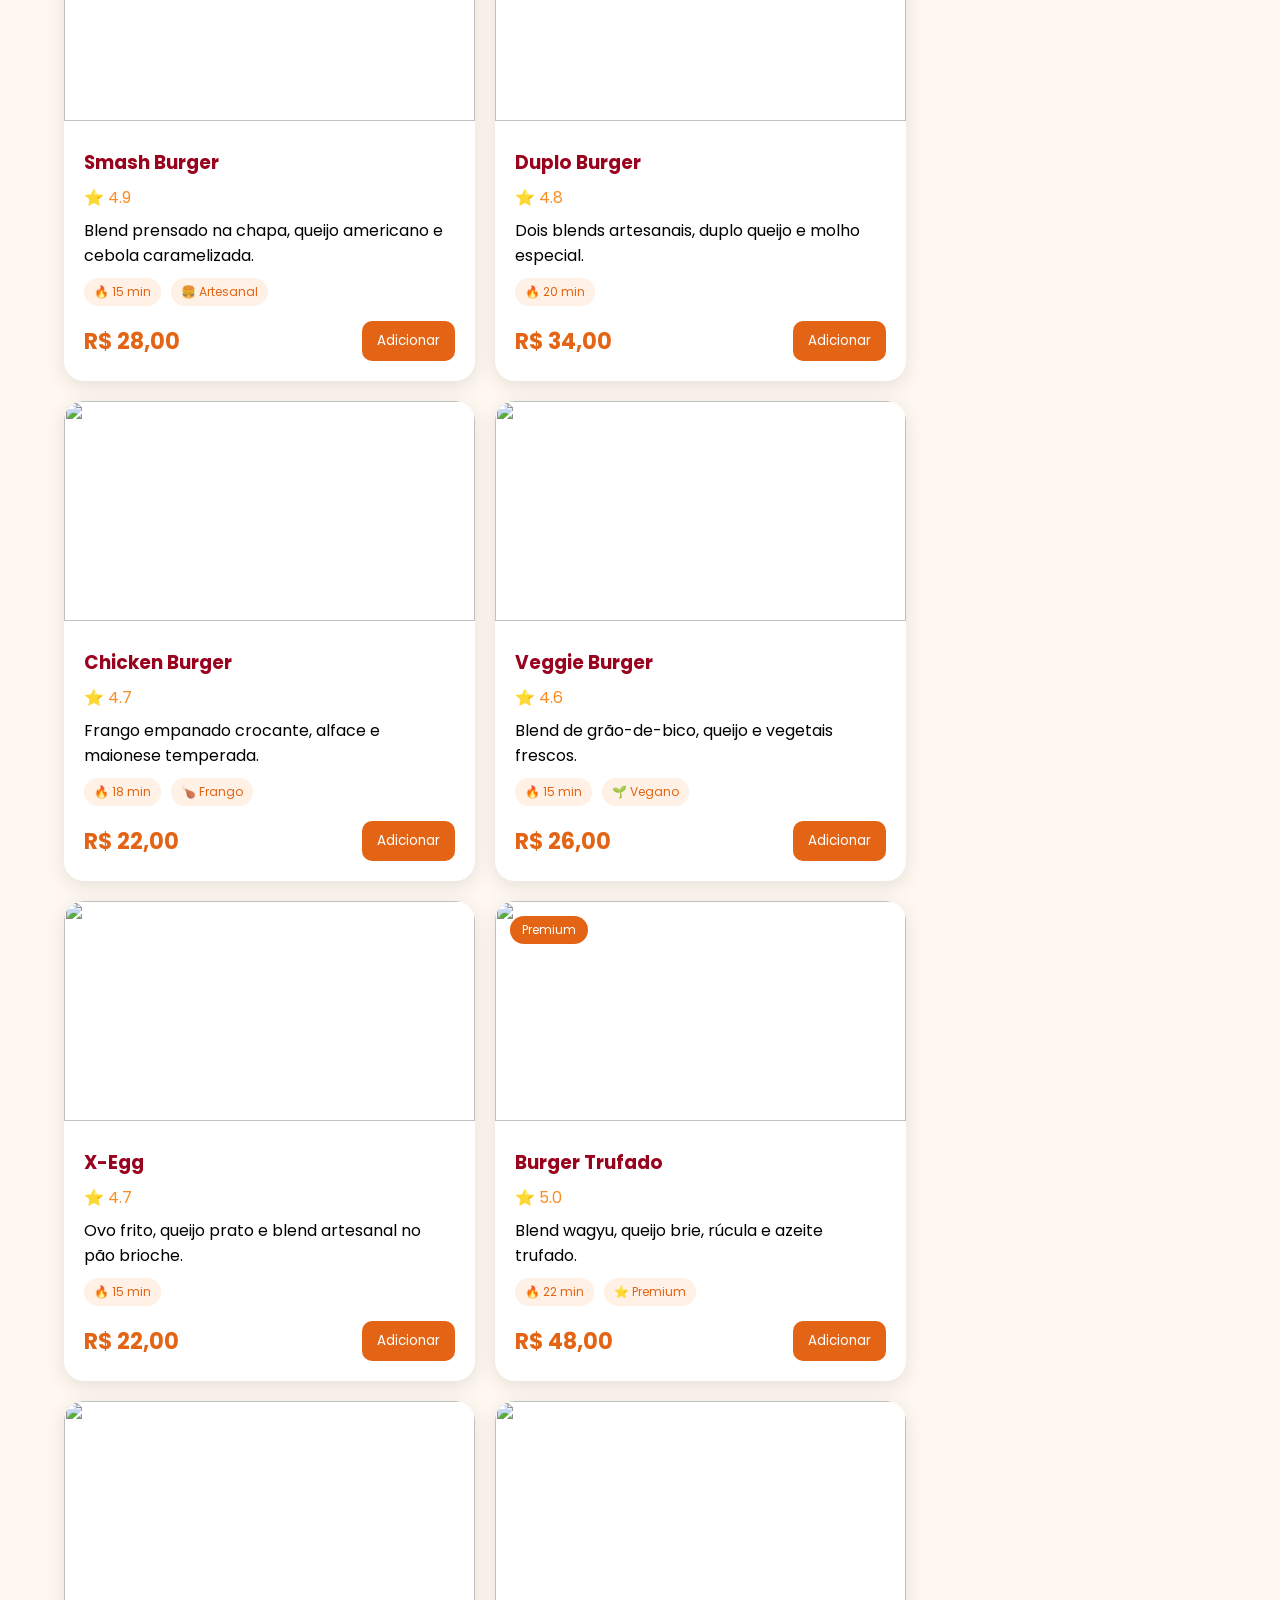
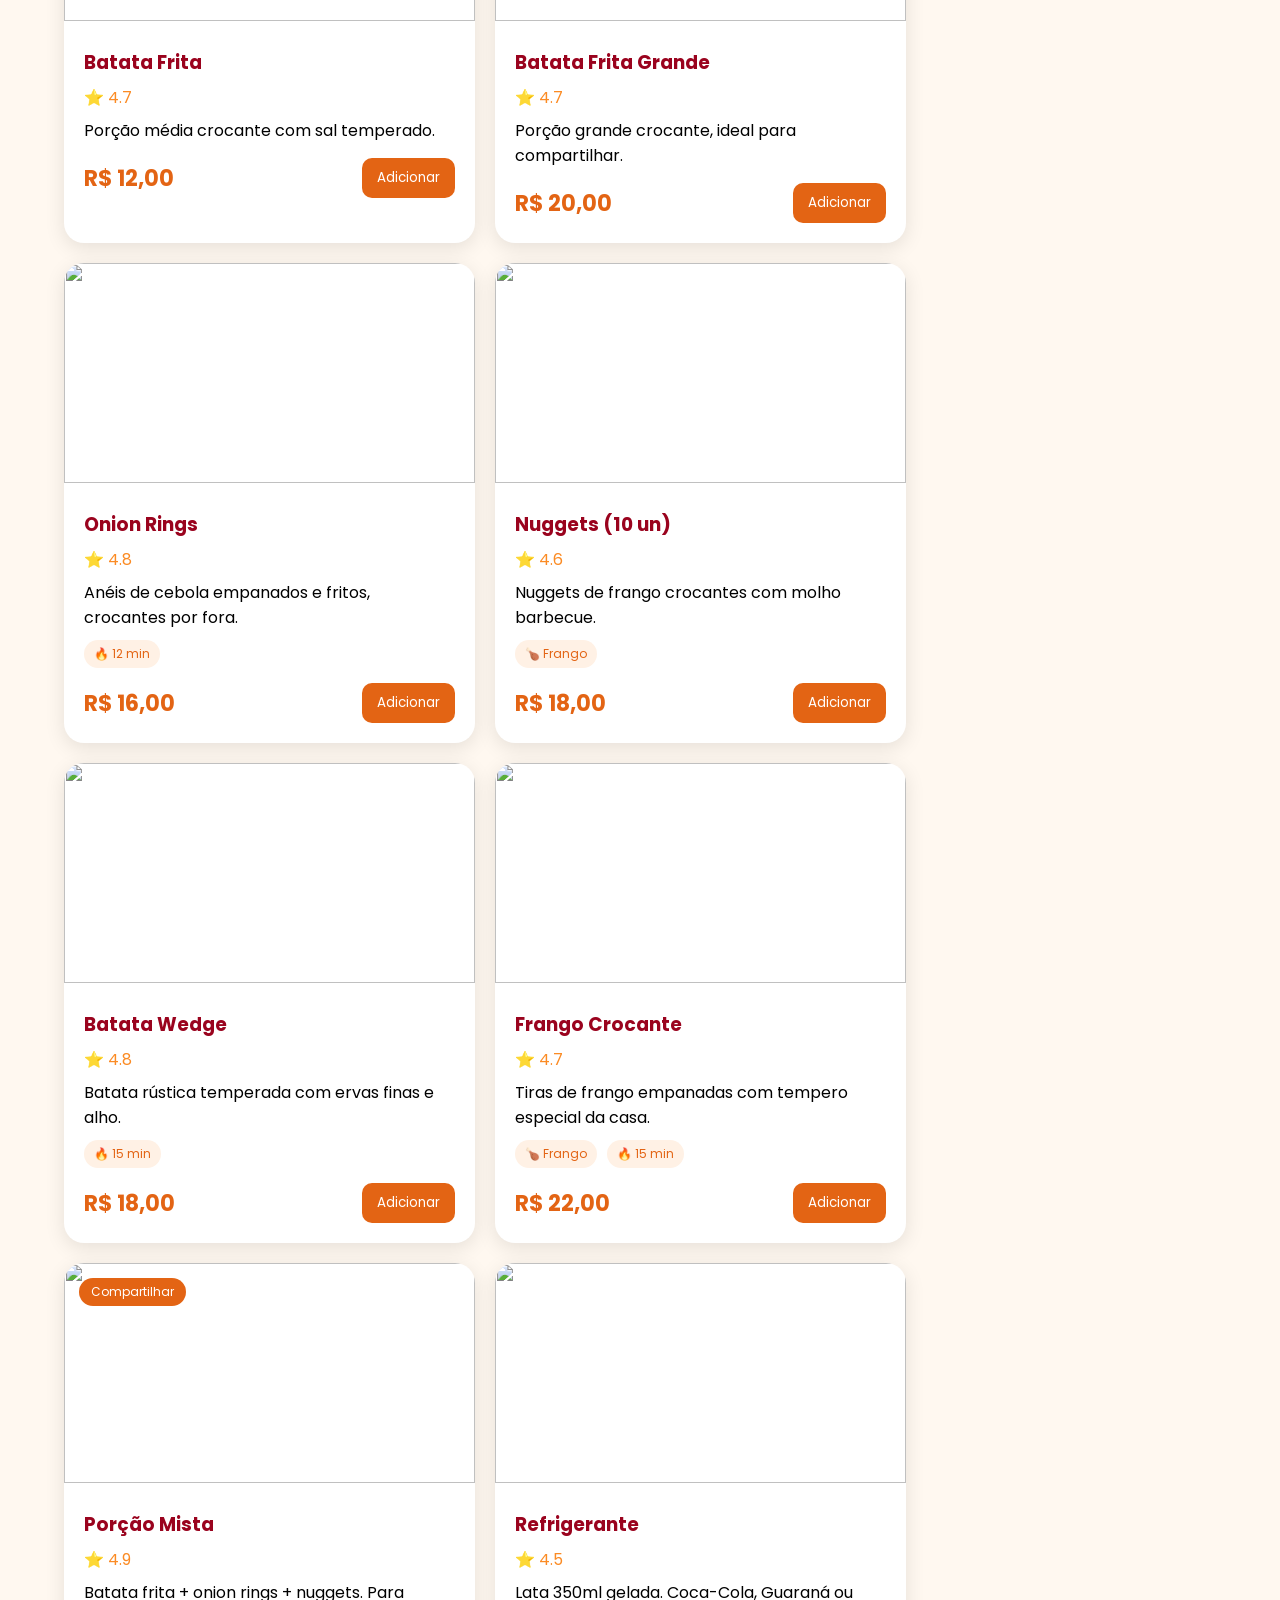
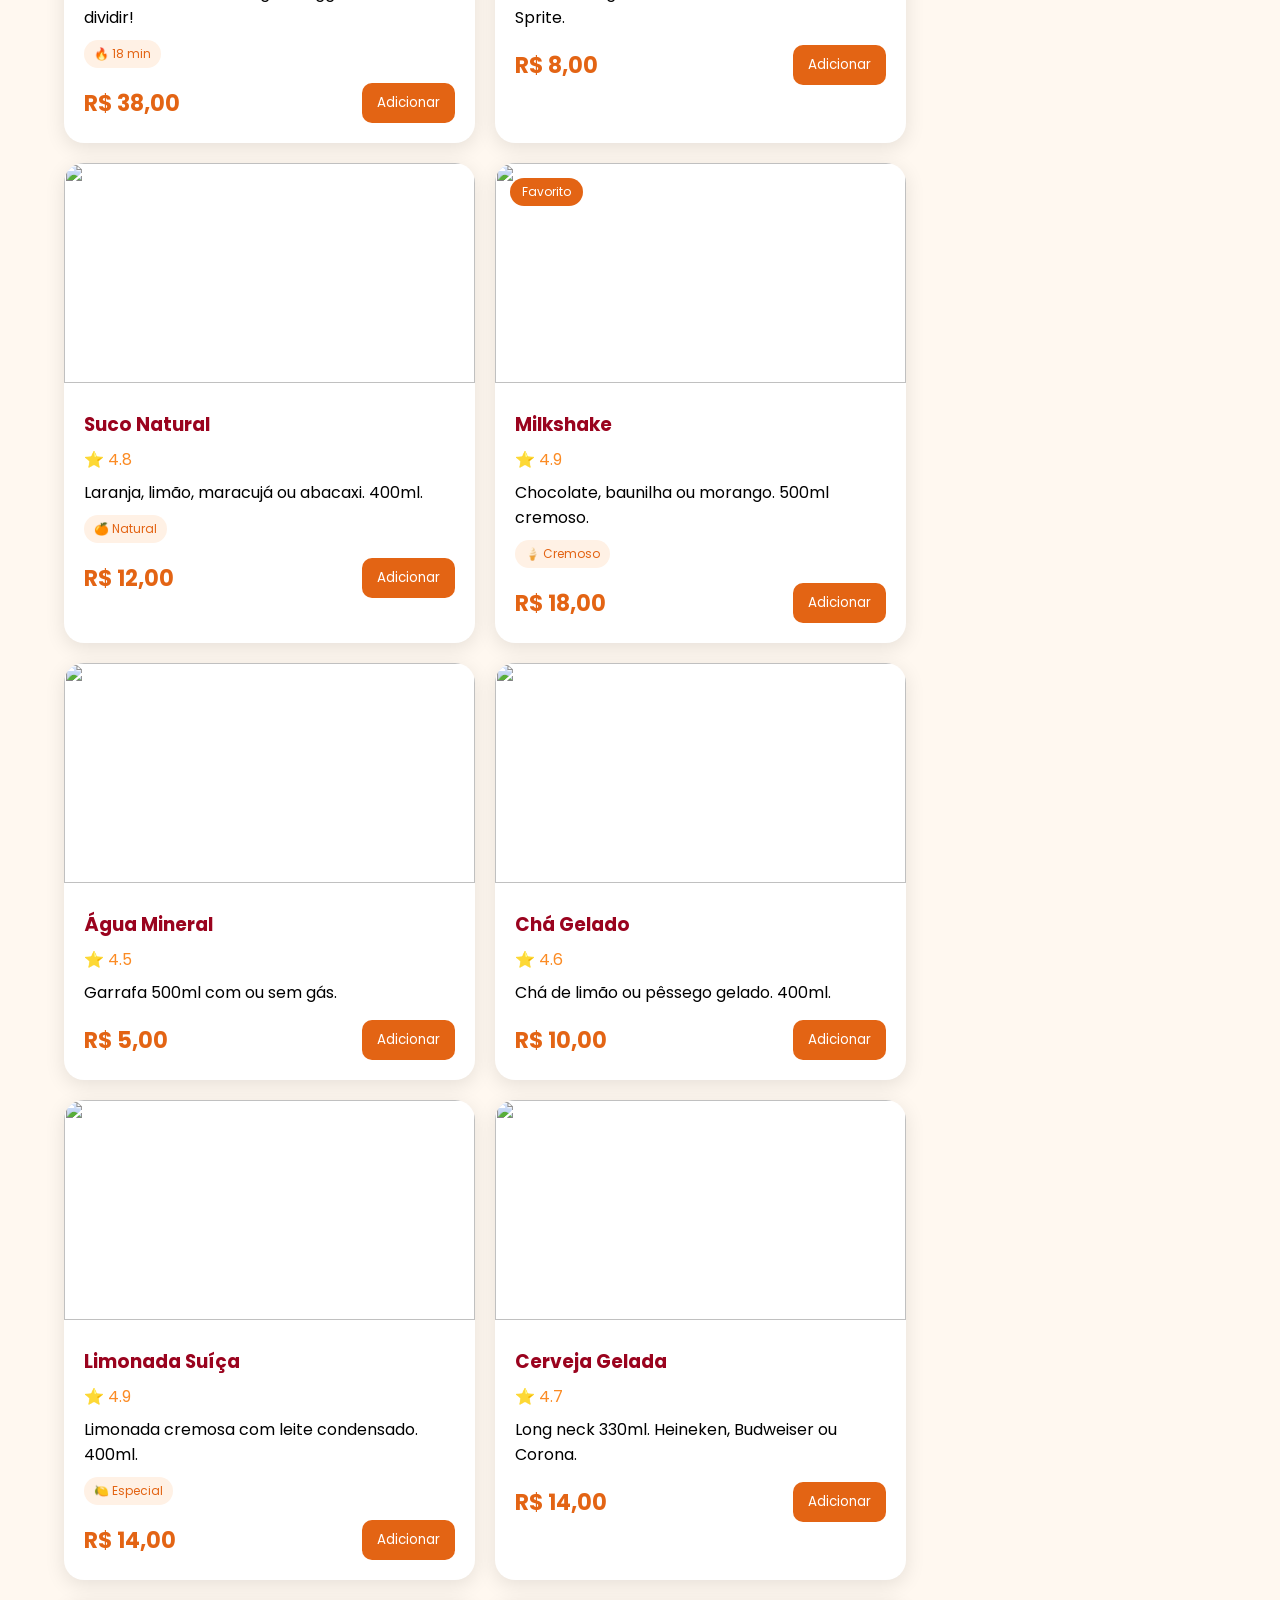
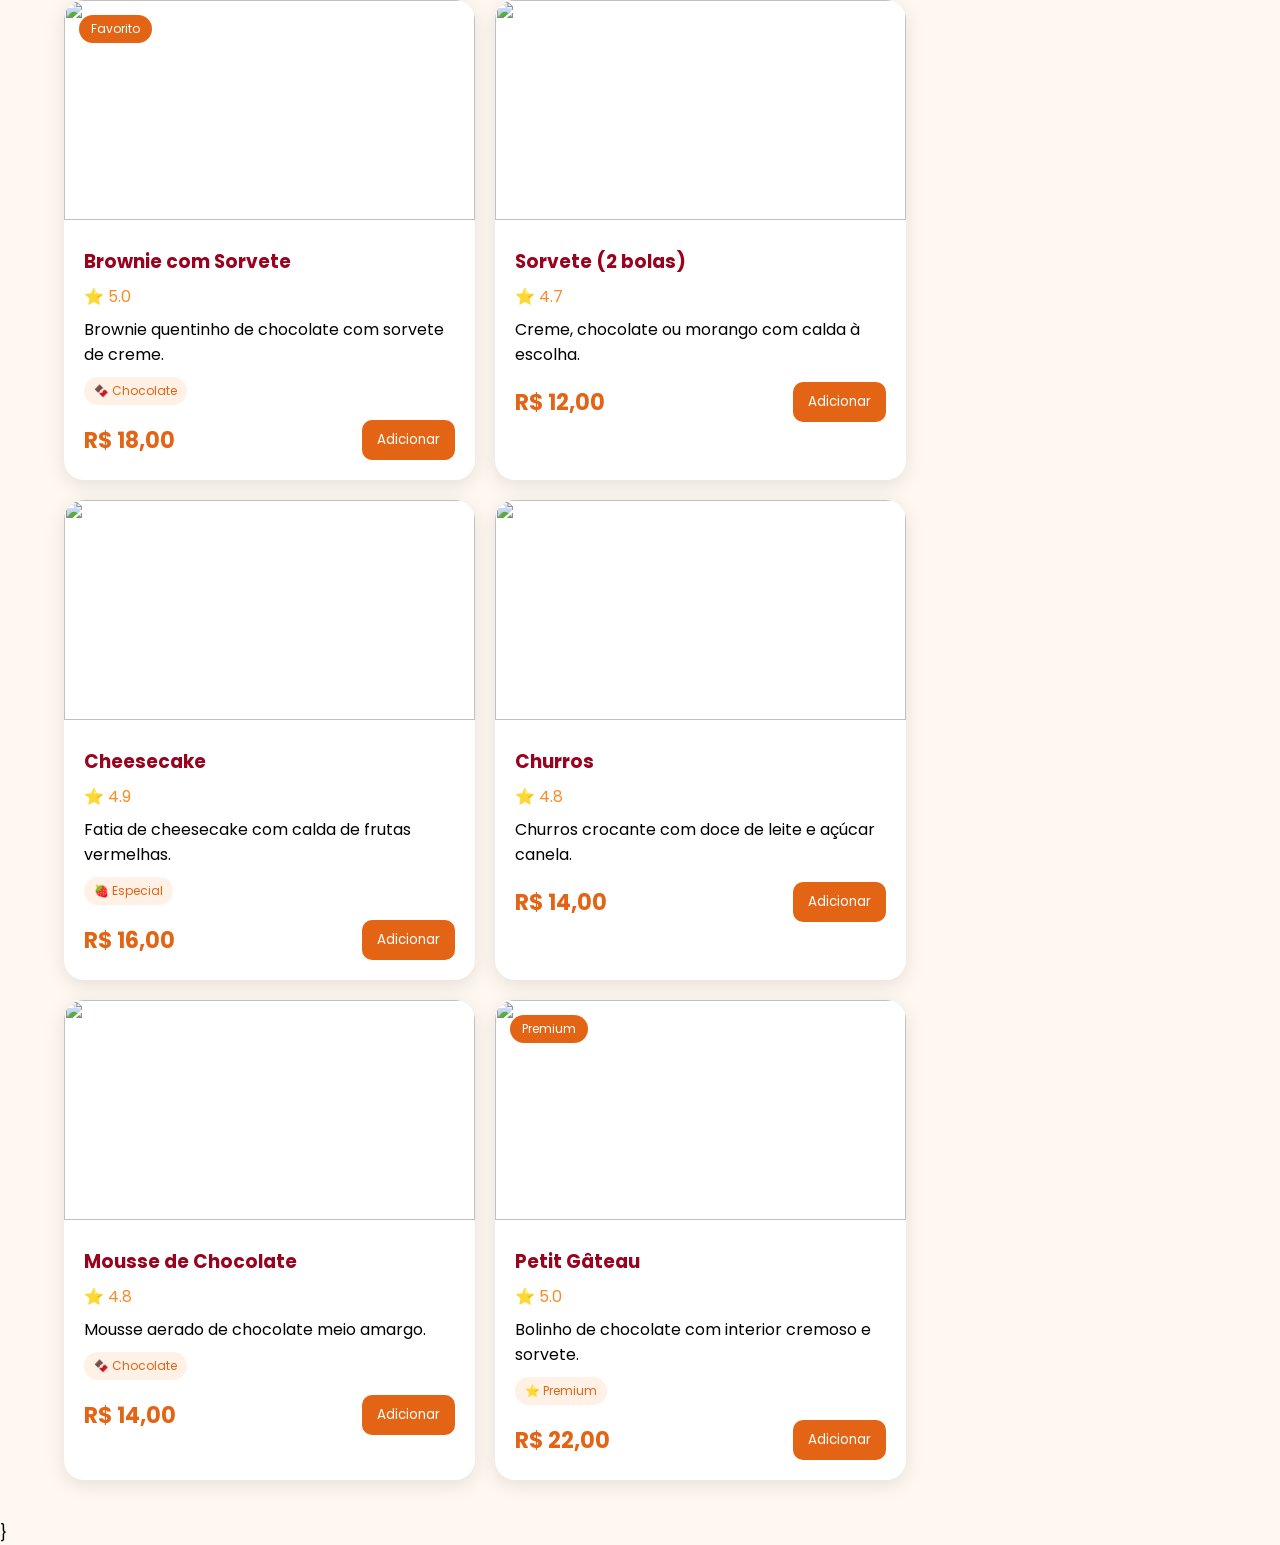
==== commit 3fe61ef9: "Add mobile menu and update product images" ====
--- a/cardapio.html
+++ b/cardapio.html
@@ -23,6 +23,28 @@
 <a href="cliente/contato.html">Contato</a>
 </nav>
 </header>
+<!-- Botão hambúrguer (mobile) -->
+<button class="btn-menu" id="btnMenu" onclick="toggleMenu()">
+    <span></span>
+    <span></span>
+    <span></span>
+</button>
+
+<!-- Overlay -->
+<div class="menu-overlay" id="menuOverlay" onclick="toggleMenu()"></div>
+
+<!-- Drawer lateral -->
+<div class="menu-drawer" id="menuDrawer">
+    <div class="menu-drawer-logo">🍔 Fast Sabor</div>
+    <a href="index.html">🏠 Início</a>
+    <a href="cardapio.html">🍔 Cardápio</a>
+    <a href="promocoes.html">🔥 Promoções</a>
+    <a href="cliente/avaliacoes.html">⭐ Avaliações</a>
+    <a href="cliente/reclamacoes.html">📢 Reclamações</a>
+    <a href="sobre.html">ℹ️ Sobre</a>
+    <a href="cliente/contato.html">📍 Contato</a>
+</div>
+
 
 <section class="hero">
 <h1>Nosso Cardápio</h1>
@@ -92,7 +114,7 @@
         <div class="info"><h3>Batata Frita</h3><div class="avaliacao">⭐ 4.7</div><p>Porção média crocante com sal temperado.</p><div class="rodape"><span class="preco">R$ 12,00</span><button onclick="adicionarCarrinho('Batata Frita', 12)">Adicionar</button></div></div>
     </div>
     <div class="produto" data-nome="batata frita grande" data-categoria="porcao">
-        <img src="https://santalarica.chefware.com.br/106/0/0/batata-frita-grande-aprox-800g.jpg">
+        <img src="https://images.unsplash.com/photo-1568901346375-23c9450c58cd">
         <div class="info"><h3>Batata Frita Grande</h3><div class="avaliacao">⭐ 4.7</div><p>Porção grande crocante, ideal para compartilhar.</p><div class="rodape"><span class="preco">R$ 20,00</span><button onclick="adicionarCarrinho('Batata Frita Grande', 20)">Adicionar</button></div></div>
     </div>
     <div class="produto" data-nome="onion rings" data-categoria="porcao">
@@ -113,7 +135,7 @@
     </div>
     <div class="produto" data-nome="porcao mista" data-categoria="porcao">
         <div class="tag">Compartilhar</div>
-        <img src="https://img.magnific.com/fotos-premium/refeicoes-de-fast-food-aneis-de-cebola-batatas-fritas-nuggets-de-frango-e-frango-frito_318269-1915.jpg">
+        <img src="https://images.unsplash.com/photo-1576107232684-1279f390859f">
         <div class="info"><h3>Porção Mista</h3><div class="avaliacao">⭐ 4.9</div><p>Batata frita + onion rings + nuggets. Para dividir!</p><div class="extras"><span>🔥 18 min</span></div><div class="rodape"><span class="preco">R$ 38,00</span><button onclick="adicionarCarrinho('Porção Mista', 38)">Adicionar</button></div></div>
     </div>
 
@@ -367,6 +389,14 @@
 };
 </script>
 
+
+<script>
+function toggleMenu(){
+    document.getElementById("btnMenu").classList.toggle("aberto");
+    document.getElementById("menuDrawer").classList.toggle("aberto");
+    document.getElementById("menuOverlay").classList.toggle("aberto");
+}
+</script>
 </body>
 </html>
 }
--- a/cardapio.css
+++ b/cardapio.css
@@ -436,3 +436,82 @@
 header{ justify-content:center; gap:15px; }
 nav{ justify-content:center; }
 }
+
+/* ── MENU HAMBÚRGUER MOBILE ─────────────── */
+.btn-menu{
+    display:none;
+    flex-direction:column;
+    justify-content:center;
+    gap:5px;
+    background:none;
+    border:none;
+    cursor:pointer;
+    padding:6px;
+    z-index:1100;
+}
+.btn-menu span{
+    display:block;
+    width:26px;
+    height:3px;
+    background:white;
+    border-radius:3px;
+    transition:.3s;
+}
+.btn-menu.aberto span:nth-child(1){ transform:translateY(8px) rotate(45deg); }
+.btn-menu.aberto span:nth-child(2){ opacity:0; }
+.btn-menu.aberto span:nth-child(3){ transform:translateY(-8px) rotate(-45deg); }
+.menu-overlay{
+    display:none;
+    position:fixed;
+    inset:0;
+    background:rgba(0,0,0,.5);
+    z-index:1050;
+    backdrop-filter:blur(2px);
+}
+.menu-overlay.aberto{ display:block; }
+.menu-drawer{
+    position:fixed;
+    top:0;
+    right:0;
+    width:75%;
+    max-width:300px;
+    height:100%;
+    background:#5F0F40;
+    z-index:1100;
+    transform:translateX(100%);
+    transition:transform .35s ease;
+    padding:30px 24px;
+    display:flex;
+    flex-direction:column;
+    gap:8px;
+    box-shadow:-8px 0 30px rgba(0,0,0,.3);
+}
+.menu-drawer.aberto{ transform:translateX(0); }
+.menu-drawer-logo{
+    font-size:22px;
+    font-weight:700;
+    color:white;
+    margin-bottom:24px;
+    padding-bottom:16px;
+    border-bottom:1px solid rgba(255,255,255,.2);
+}
+.menu-drawer a{
+    color:white;
+    text-decoration:none;
+    font-size:16px;
+    font-weight:500;
+    padding:12px 16px;
+    border-radius:12px;
+    transition:.3s;
+    display:block;
+}
+.menu-drawer a:hover{
+    background:rgba(255,255,255,.15);
+    color:#FB8B24;
+    padding-left:22px;
+}
+@media(max-width:600px){
+    nav{ display:none; }
+    .btn-menu{ display:flex; }
+    header{ justify-content:space-between !important; gap:0 !important; }
+}
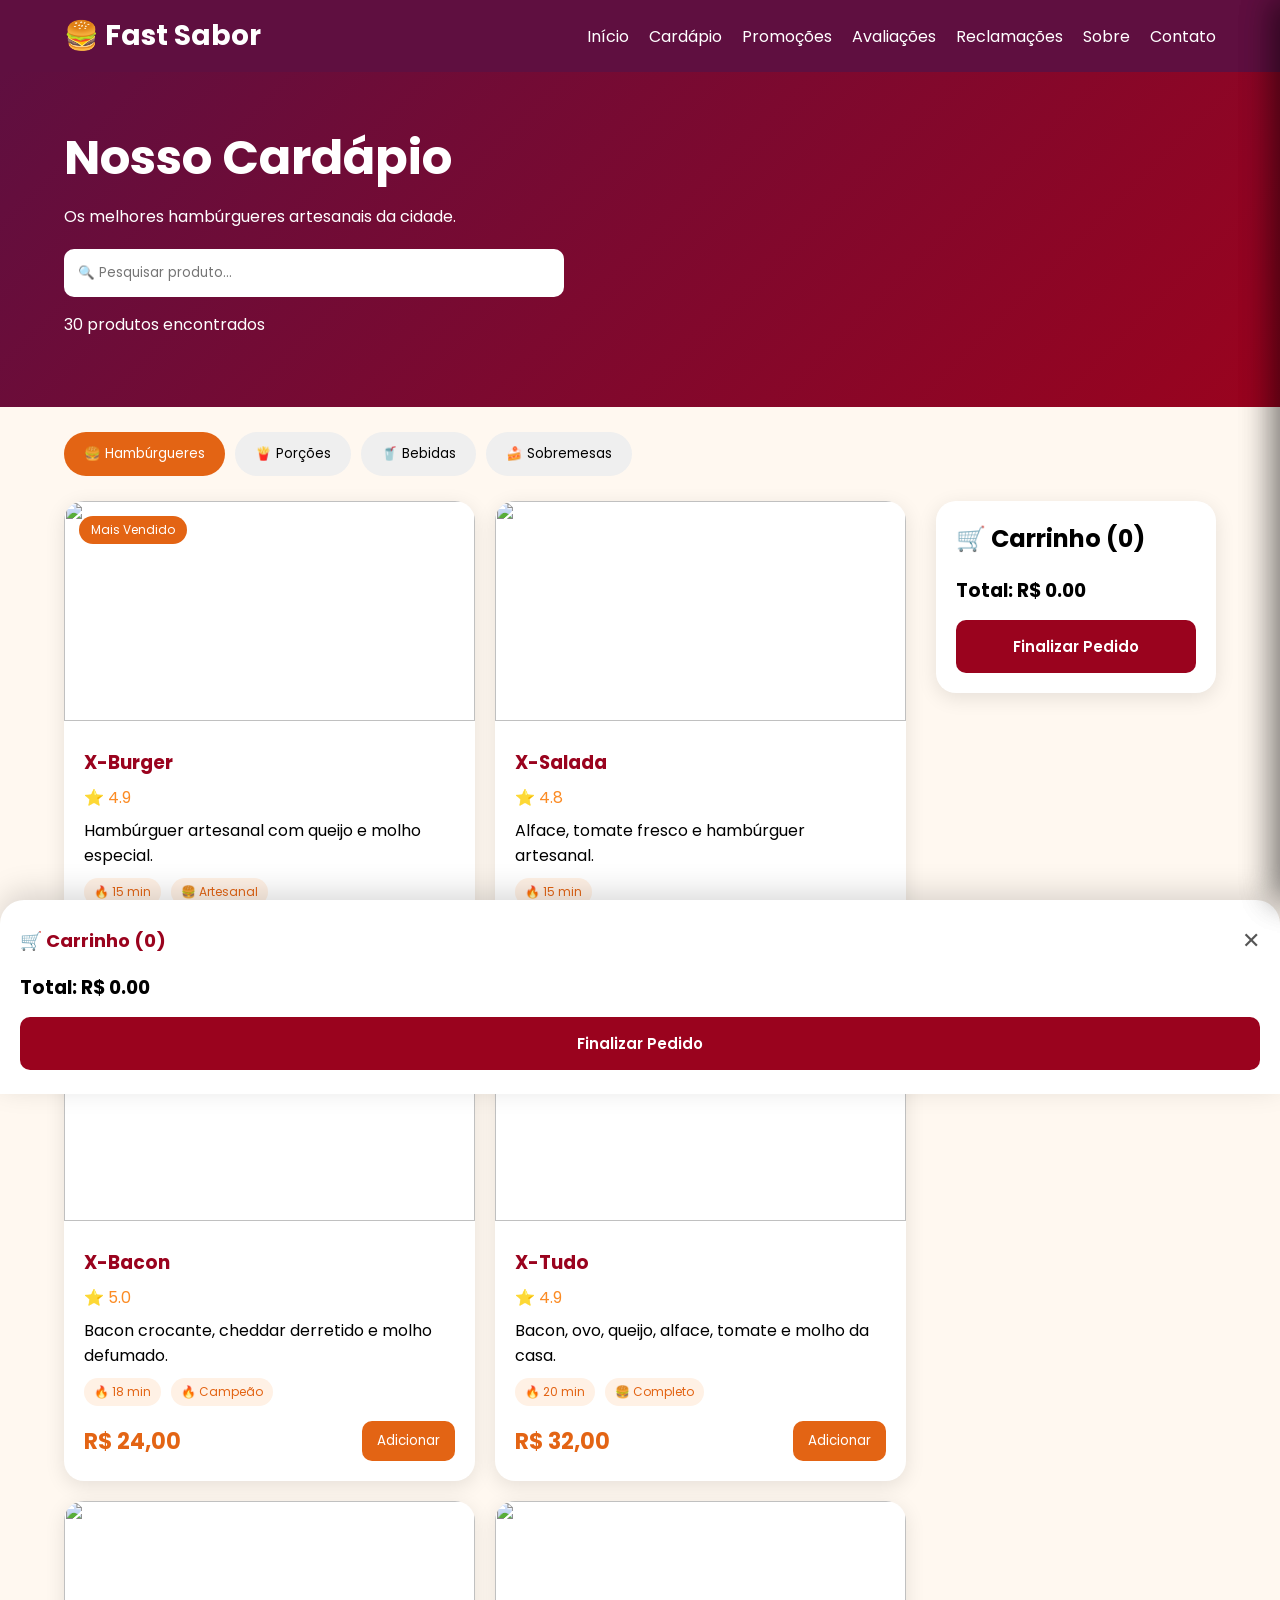
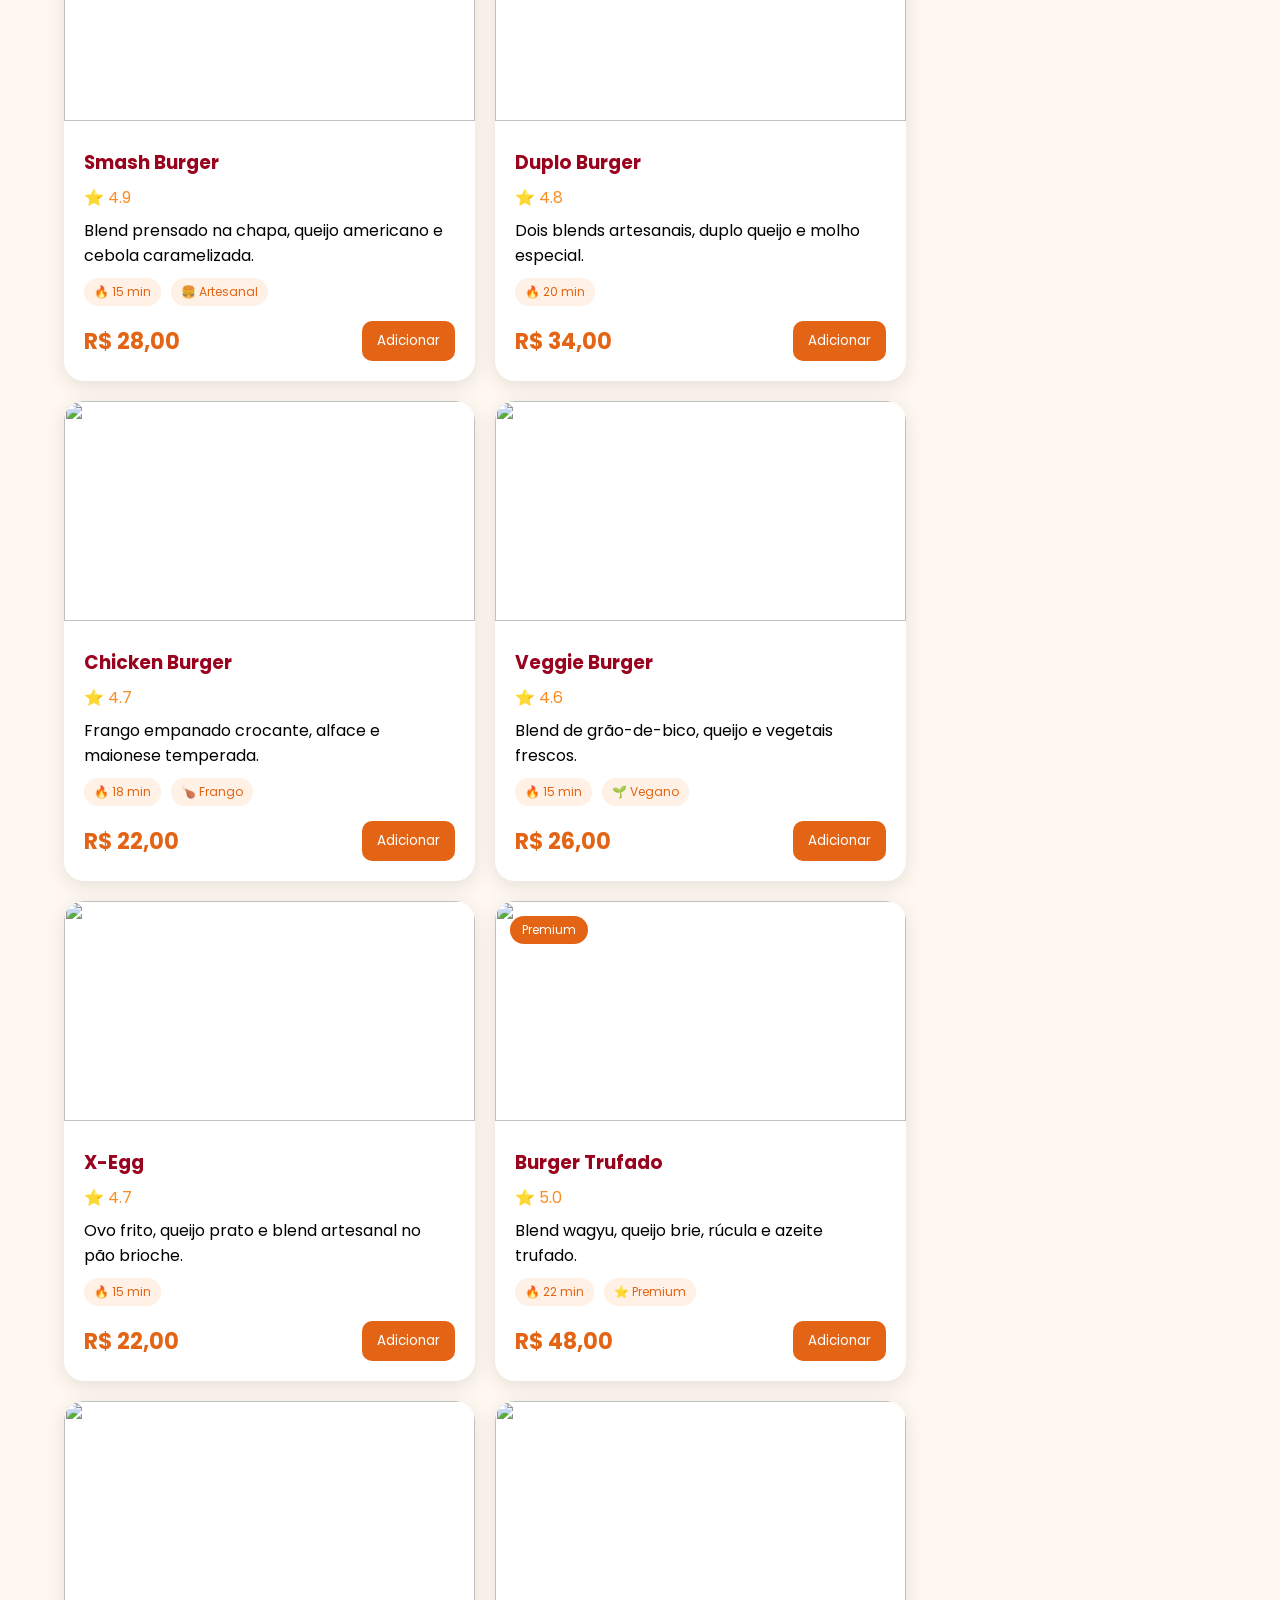
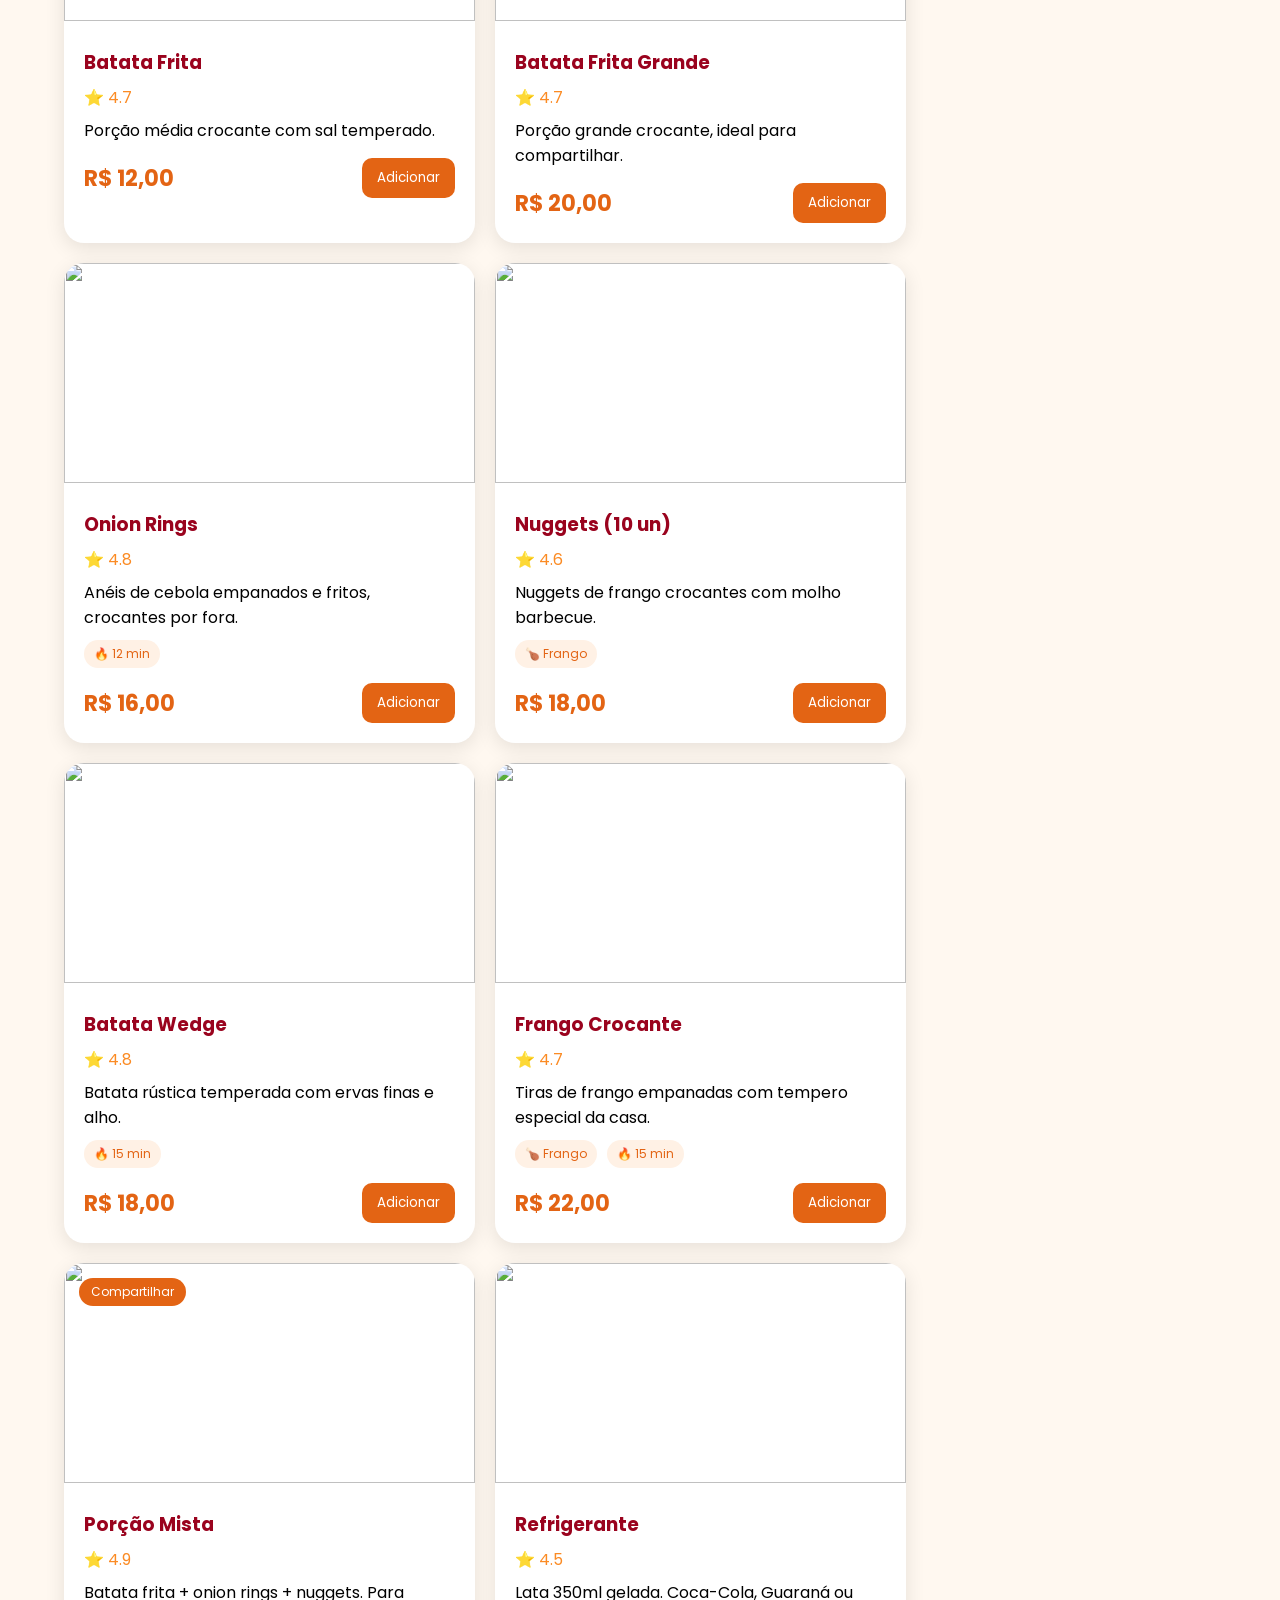
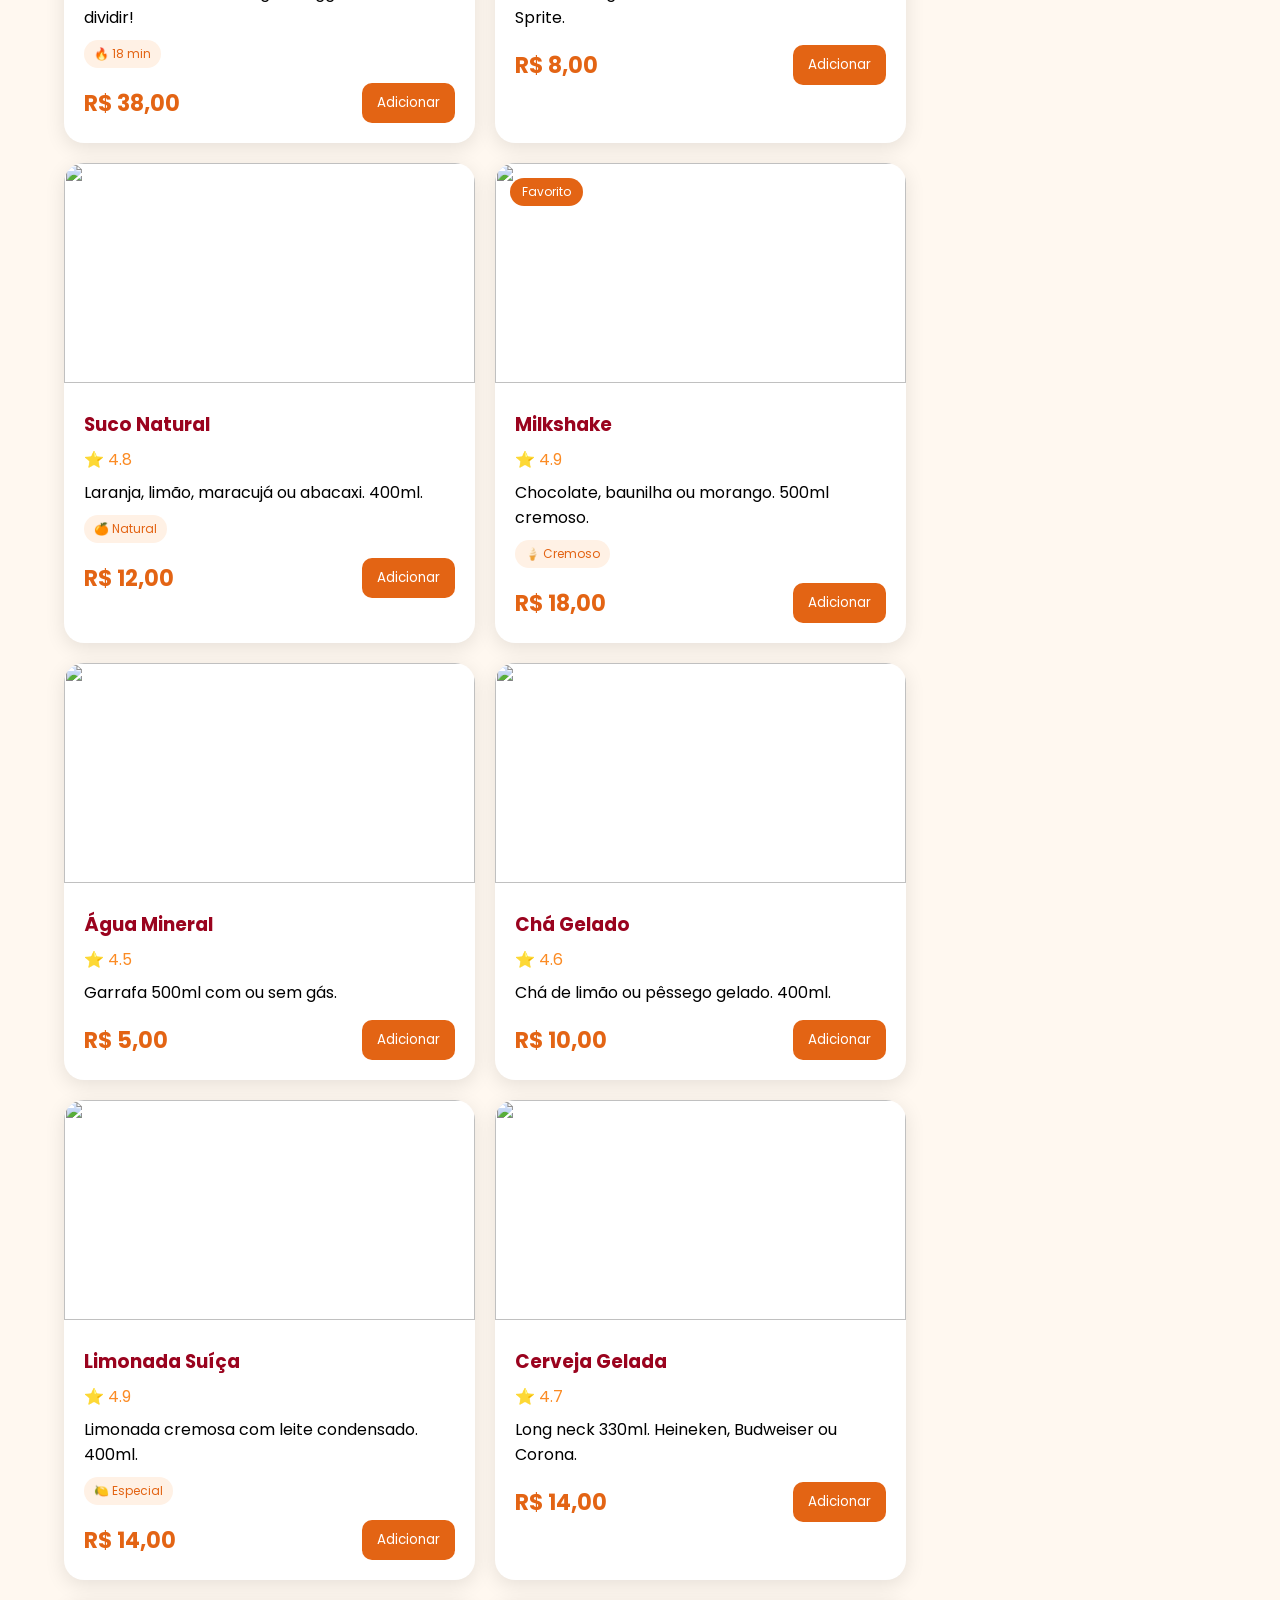
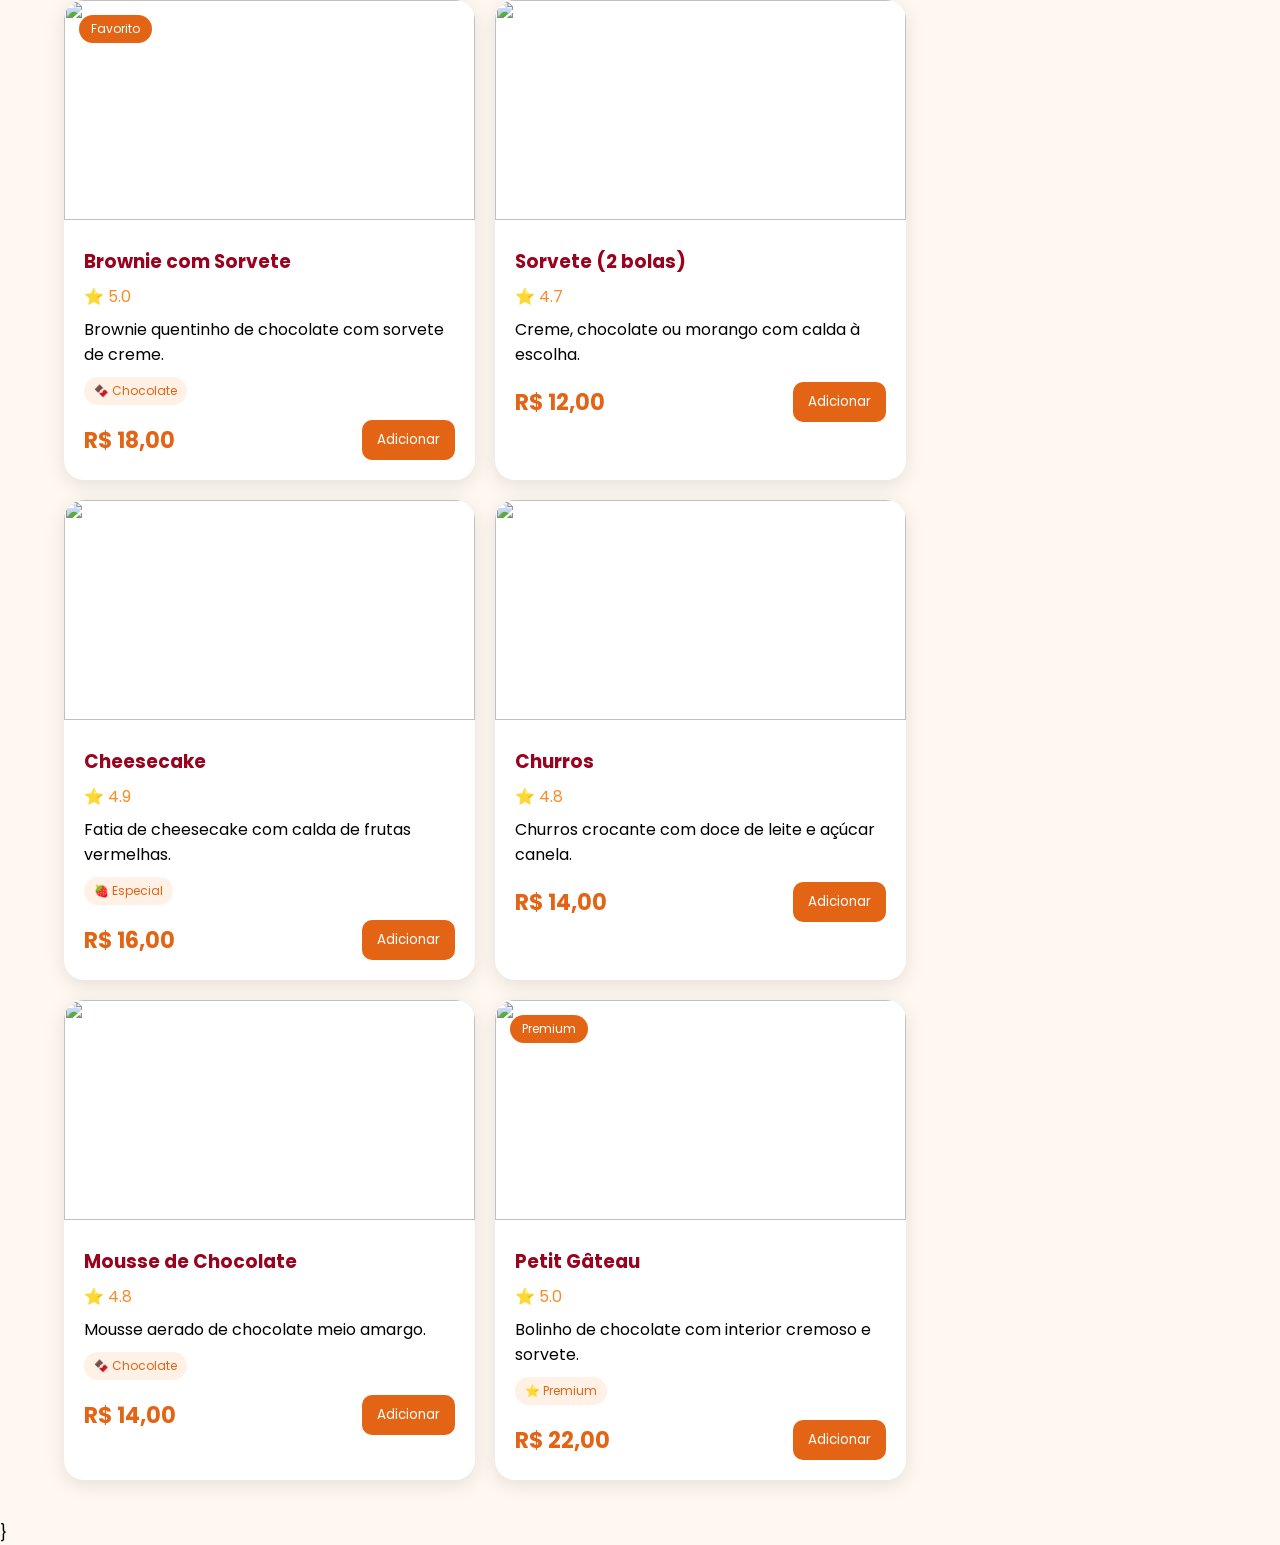
==== commit 97b47112: "Add mobile menu toggle functionality" ====
--- a/cardapio.html
+++ b/cardapio.html
@@ -22,6 +22,20 @@
 <a href="sobre.html">Sobre</a>
 <a href="cliente/contato.html">Contato</a>
 </nav>
+<button class="btn-menu" id="btnMenu" onclick="toggleMenu()">
+    <span></span><span></span><span></span>
+</button>
+<div class="menu-overlay" id="menuOverlay" onclick="toggleMenu()"></div>
+<div class="menu-drawer" id="menuDrawer">
+    <div class="menu-drawer-logo">🍔 Fast Sabor</div>
+    <a href="index.html">🏠 Início</a>
+    <a href="cardapio.html">🍔 Cardápio</a>
+    <a href="promocoes.html">🔥 Promoções</a>
+    <a href="cliente/avaliacoes.html">⭐ Avaliações</a>
+    <a href="cliente/reclamacoes.html">📢 Reclamações</a>
+    <a href="sobre.html">ℹ️ Sobre</a>
+    <a href="cliente/contato.html">📍 Contato</a>
+</div>
 </header>
 <!-- Botão hambúrguer (mobile) -->
 <button class="btn-menu" id="btnMenu" onclick="toggleMenu()">
@@ -397,6 +411,14 @@
     document.getElementById("menuOverlay").classList.toggle("aberto");
 }
 </script>
+<script>
+function toggleMenu(){
+    document.getElementById('btnMenu').classList.toggle('aberto');
+    document.getElementById('menuDrawer').classList.toggle('aberto');
+    document.getElementById('menuOverlay').classList.toggle('aberto');
+}
+</script>
 </body>
 </html>
-}
+
+}
--- a/cardapio.css
+++ b/cardapio.css
@@ -514,4 +514,93 @@
     nav{ display:none; }
     .btn-menu{ display:flex; }
     header{ justify-content:space-between !important; gap:0 !important; }
-}
+
+}
+
+
+/* ── MENU HAMBÚRGUER MOBILE ──────────────────── */
+.btn-menu {
+    display: none;
+    flex-direction: column;
+    justify-content: center;
+    gap: 5px;
+    background: none;
+    border: none;
+    cursor: pointer;
+    padding: 6px;
+    z-index: 1100;
+}
+.btn-menu span {
+    display: block;
+    width: 26px;
+    height: 3px;
+    background: white;
+    border-radius: 3px;
+    transition: .3s;
+}
+.btn-menu.aberto span:nth-child(1) { transform: translateY(8px) rotate(45deg); }
+.btn-menu.aberto span:nth-child(2) { opacity: 0; }
+.btn-menu.aberto span:nth-child(3) { transform: translateY(-8px) rotate(-45deg); }
+
+.menu-overlay {
+    display: none;
+    position: fixed;
+    inset: 0;
+    background: rgba(0,0,0,.5);
+    z-index: 1050;
+    backdrop-filter: blur(2px);
+}
+.menu-overlay.aberto { display: block; }
+
+.menu-drawer {
+    position: fixed;
+    top: 0;
+    right: 0;
+    width: 75%;
+    max-width: 300px;
+    height: 100%;
+    background: #5F0F40;
+    z-index: 1100;
+    transform: translateX(100%);
+    transition: transform .35s ease;
+    padding: 30px 24px;
+    display: flex;
+    flex-direction: column;
+    gap: 8px;
+    box-shadow: -8px 0 30px rgba(0,0,0,.3);
+}
+.menu-drawer.aberto { transform: translateX(0); }
+
+.menu-drawer-logo {
+    font-size: 22px;
+    font-weight: 700;
+    color: white;
+    margin-bottom: 24px;
+    padding-bottom: 16px;
+    border-bottom: 1px solid rgba(255,255,255,.2);
+}
+.menu-drawer a {
+    color: white;
+    text-decoration: none;
+    font-size: 16px;
+    font-weight: 500;
+    padding: 12px 16px;
+    border-radius: 12px;
+    transition: .3s;
+    display: block;
+}
+.menu-drawer a:hover {
+    background: rgba(255,255,255,.15);
+    color: #FB8B24;
+    padding-left: 22px;
+}
+
+@media(max-width: 600px) {
+    nav { display: none !important; }
+    .btn-menu { display: flex; }
+    header {
+        justify-content: space-between !important;
+        flex-wrap: nowrap !important;
+        gap: 0 !important;
+    }
+}
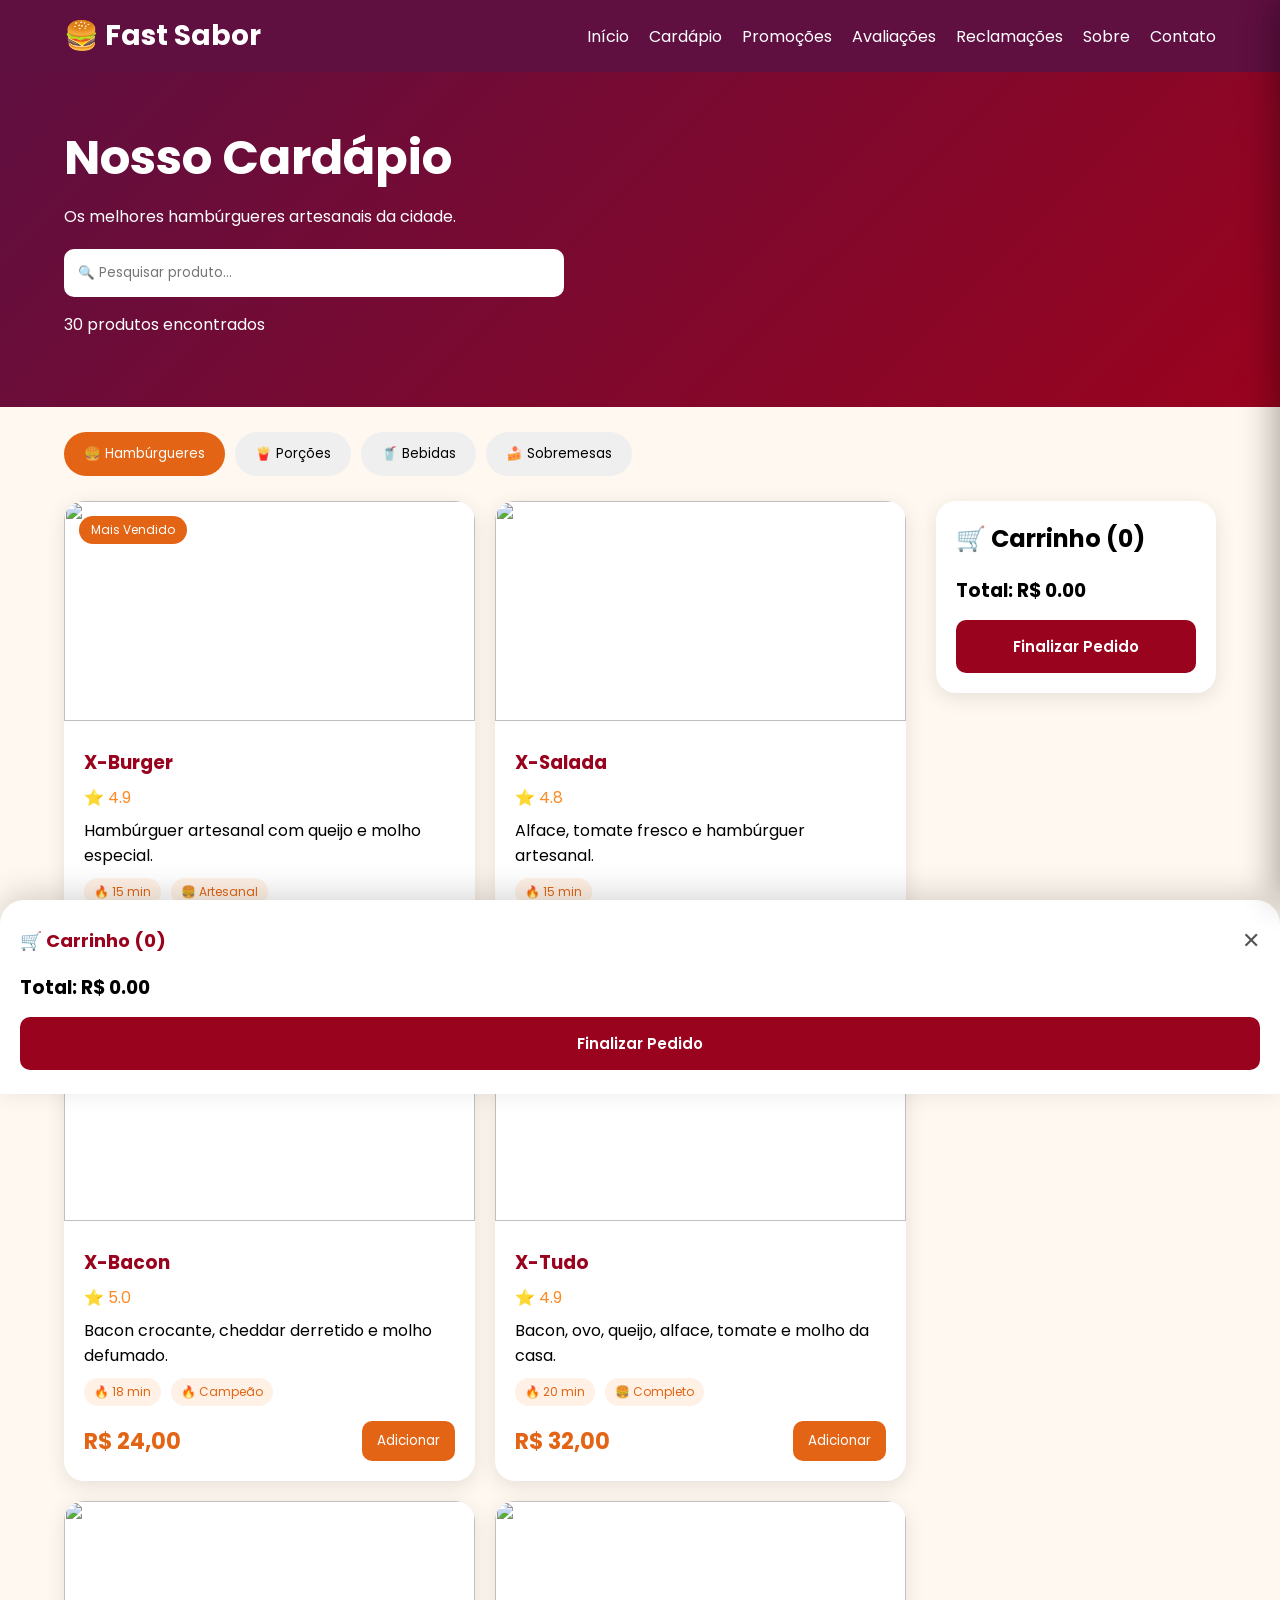
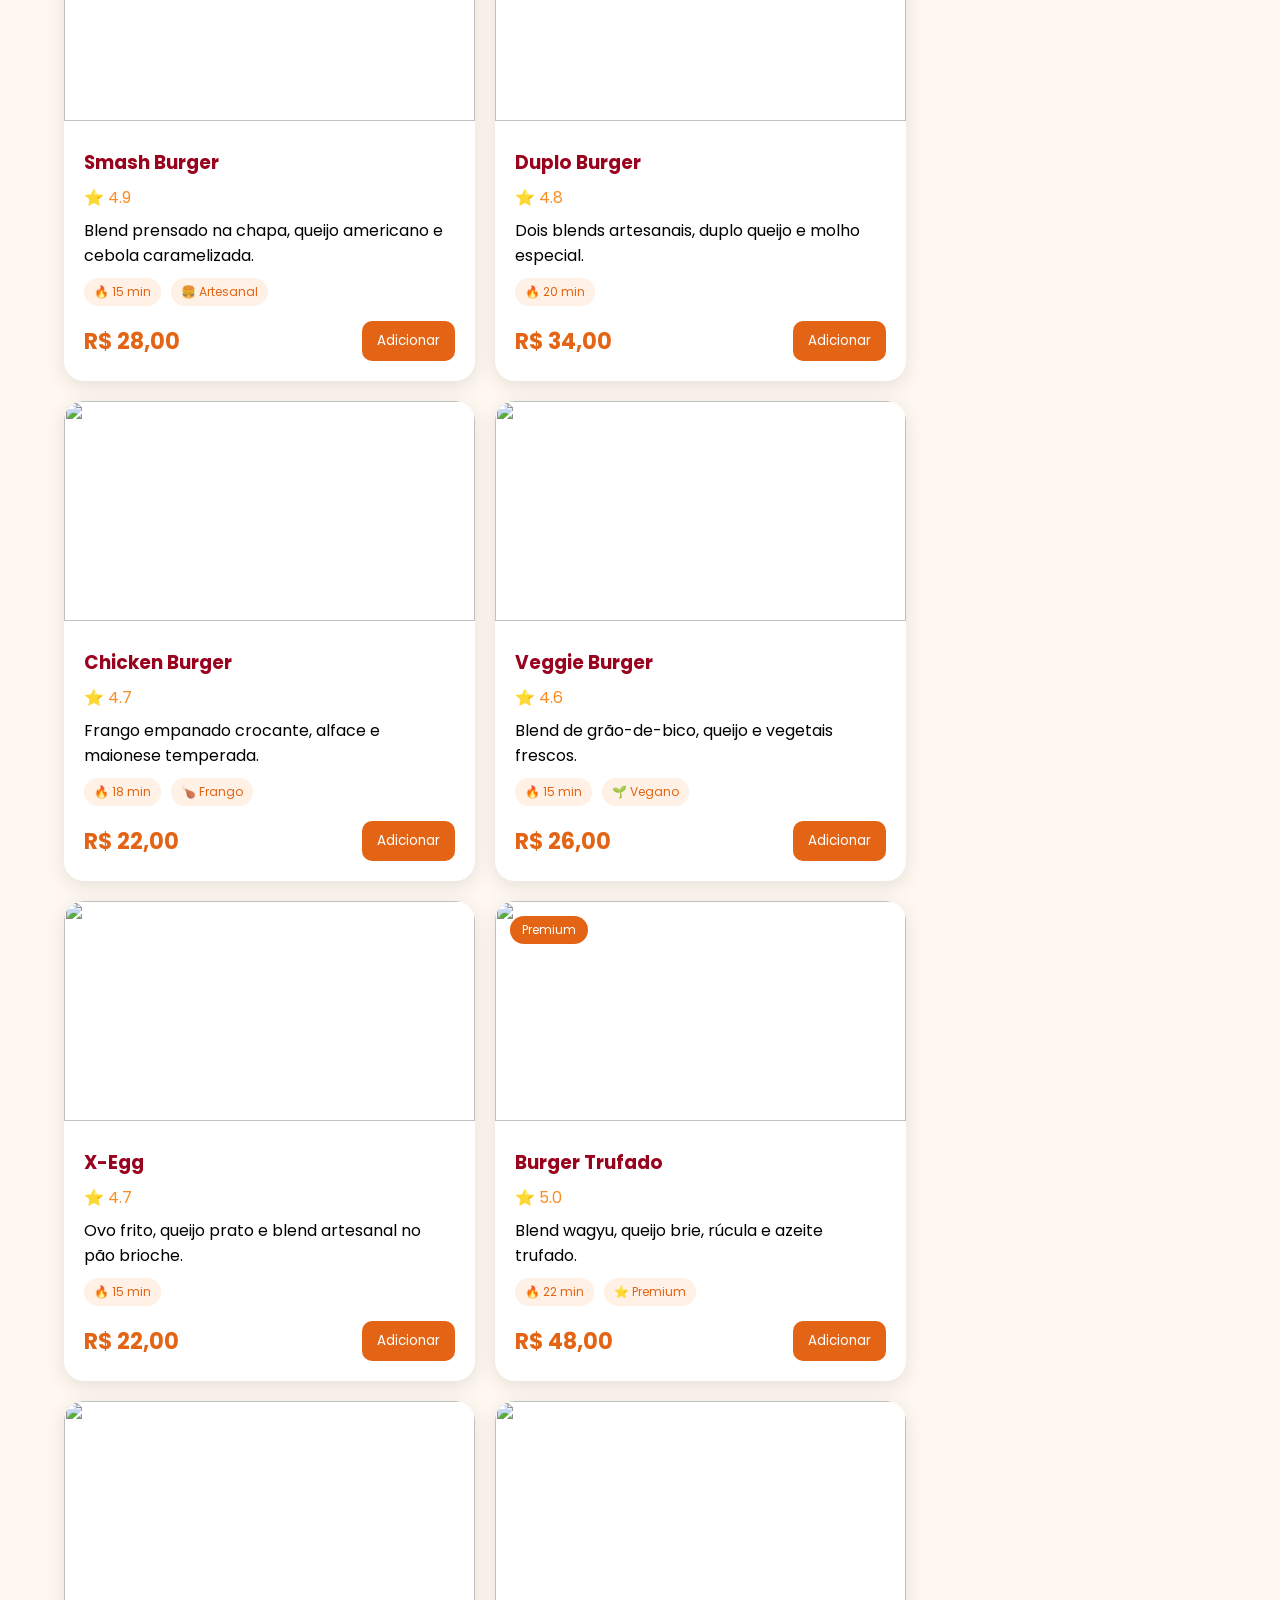
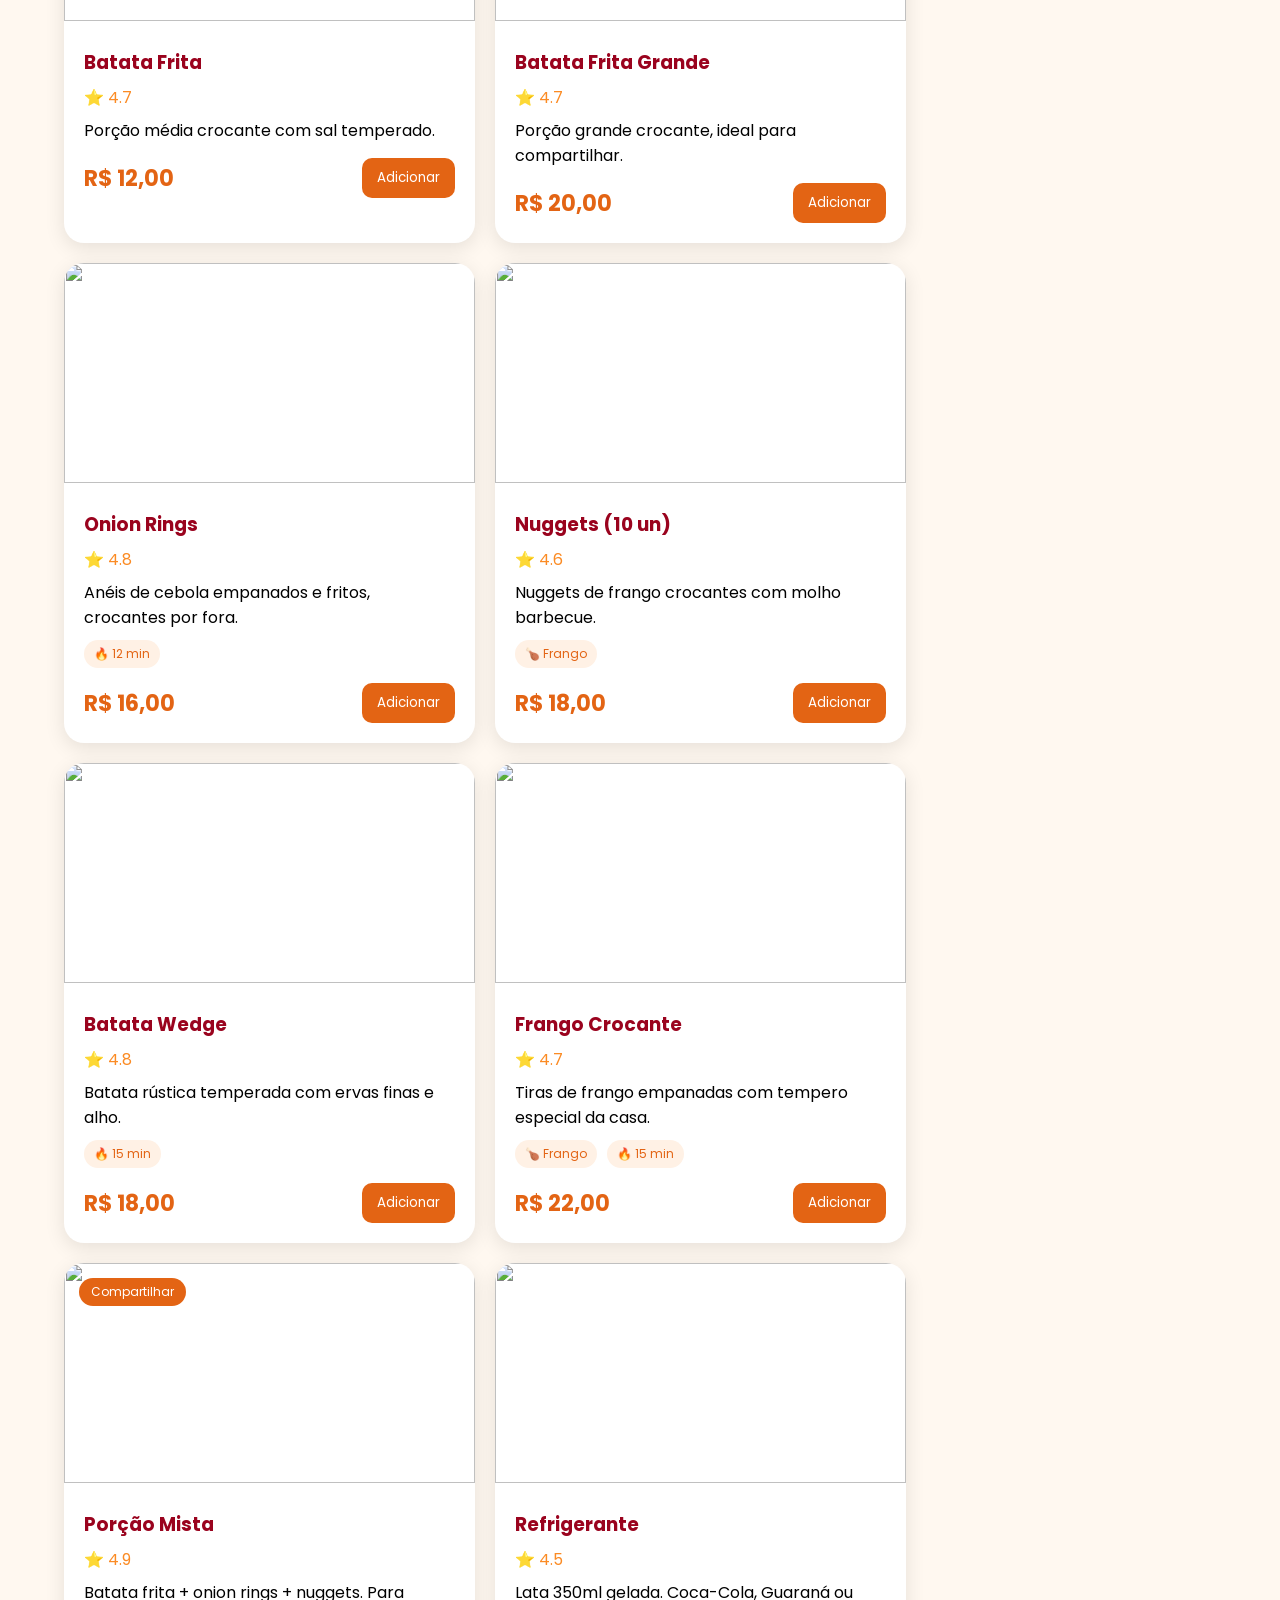
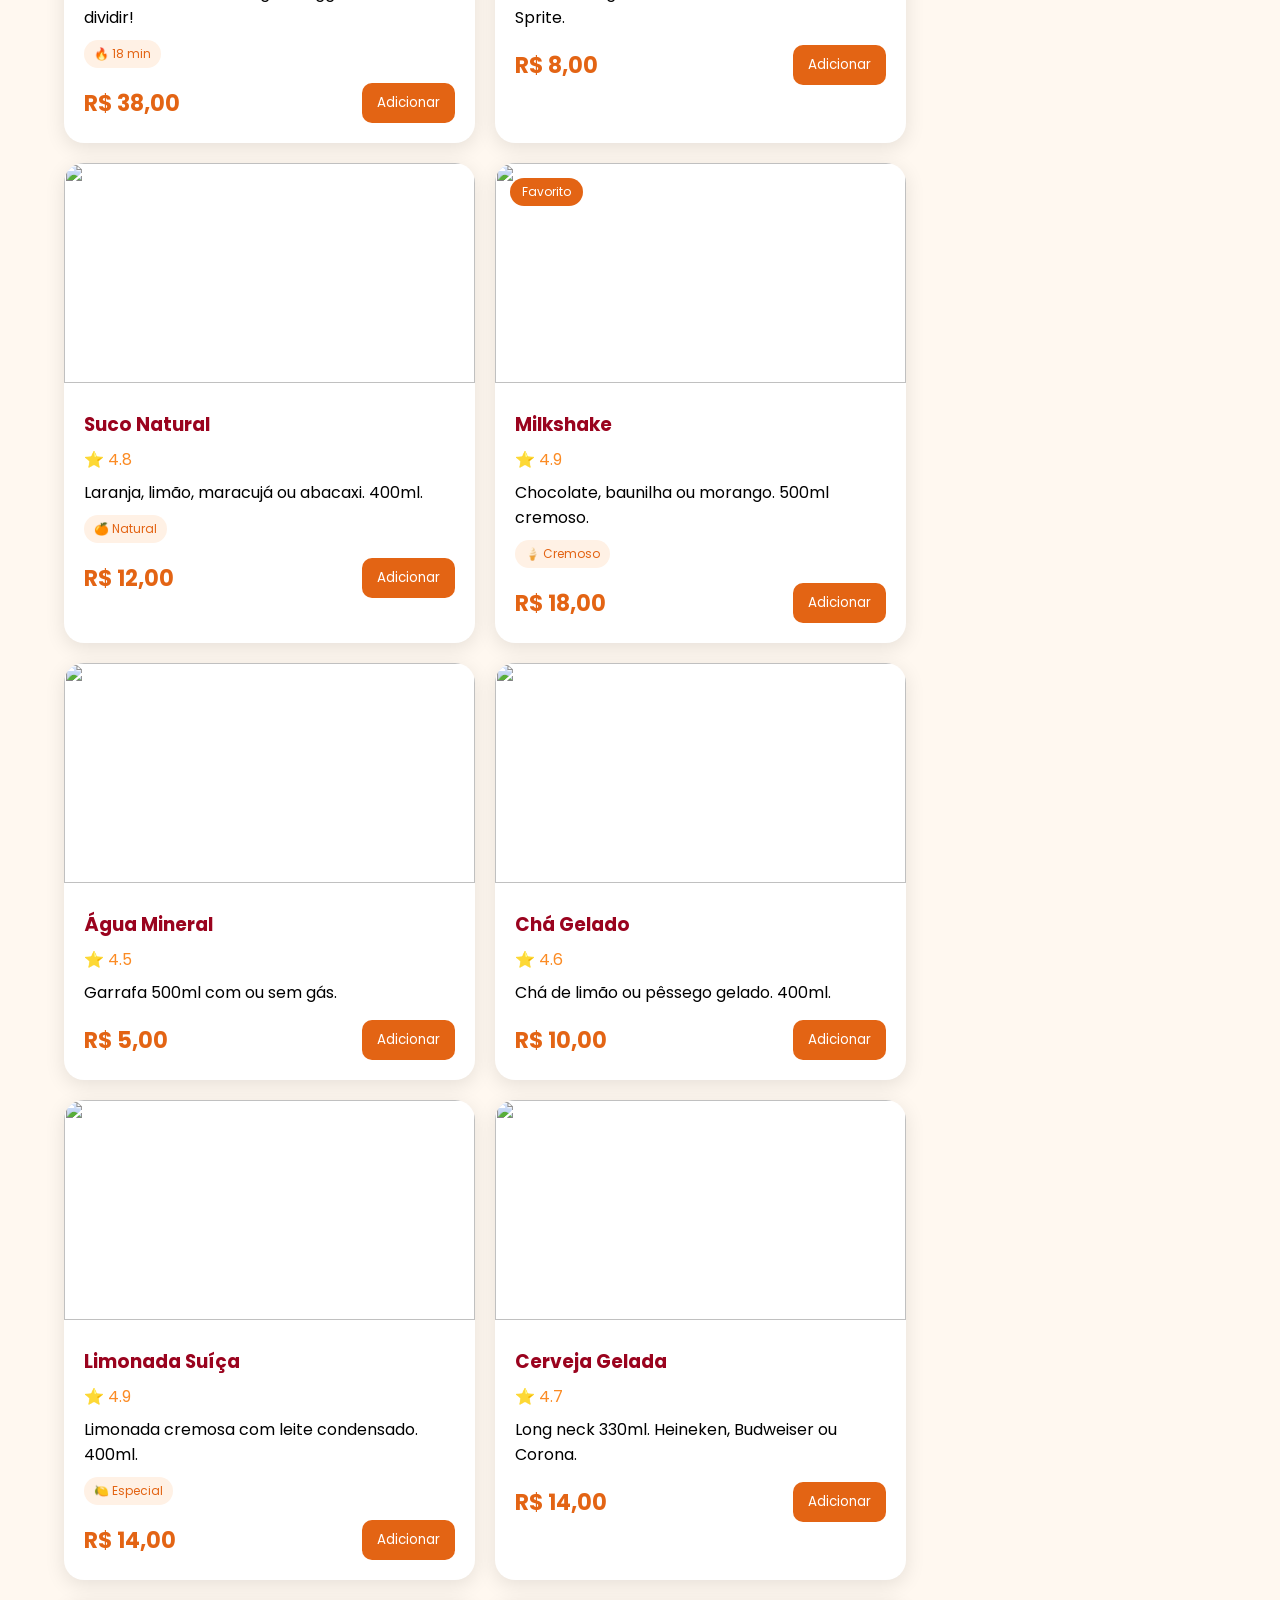
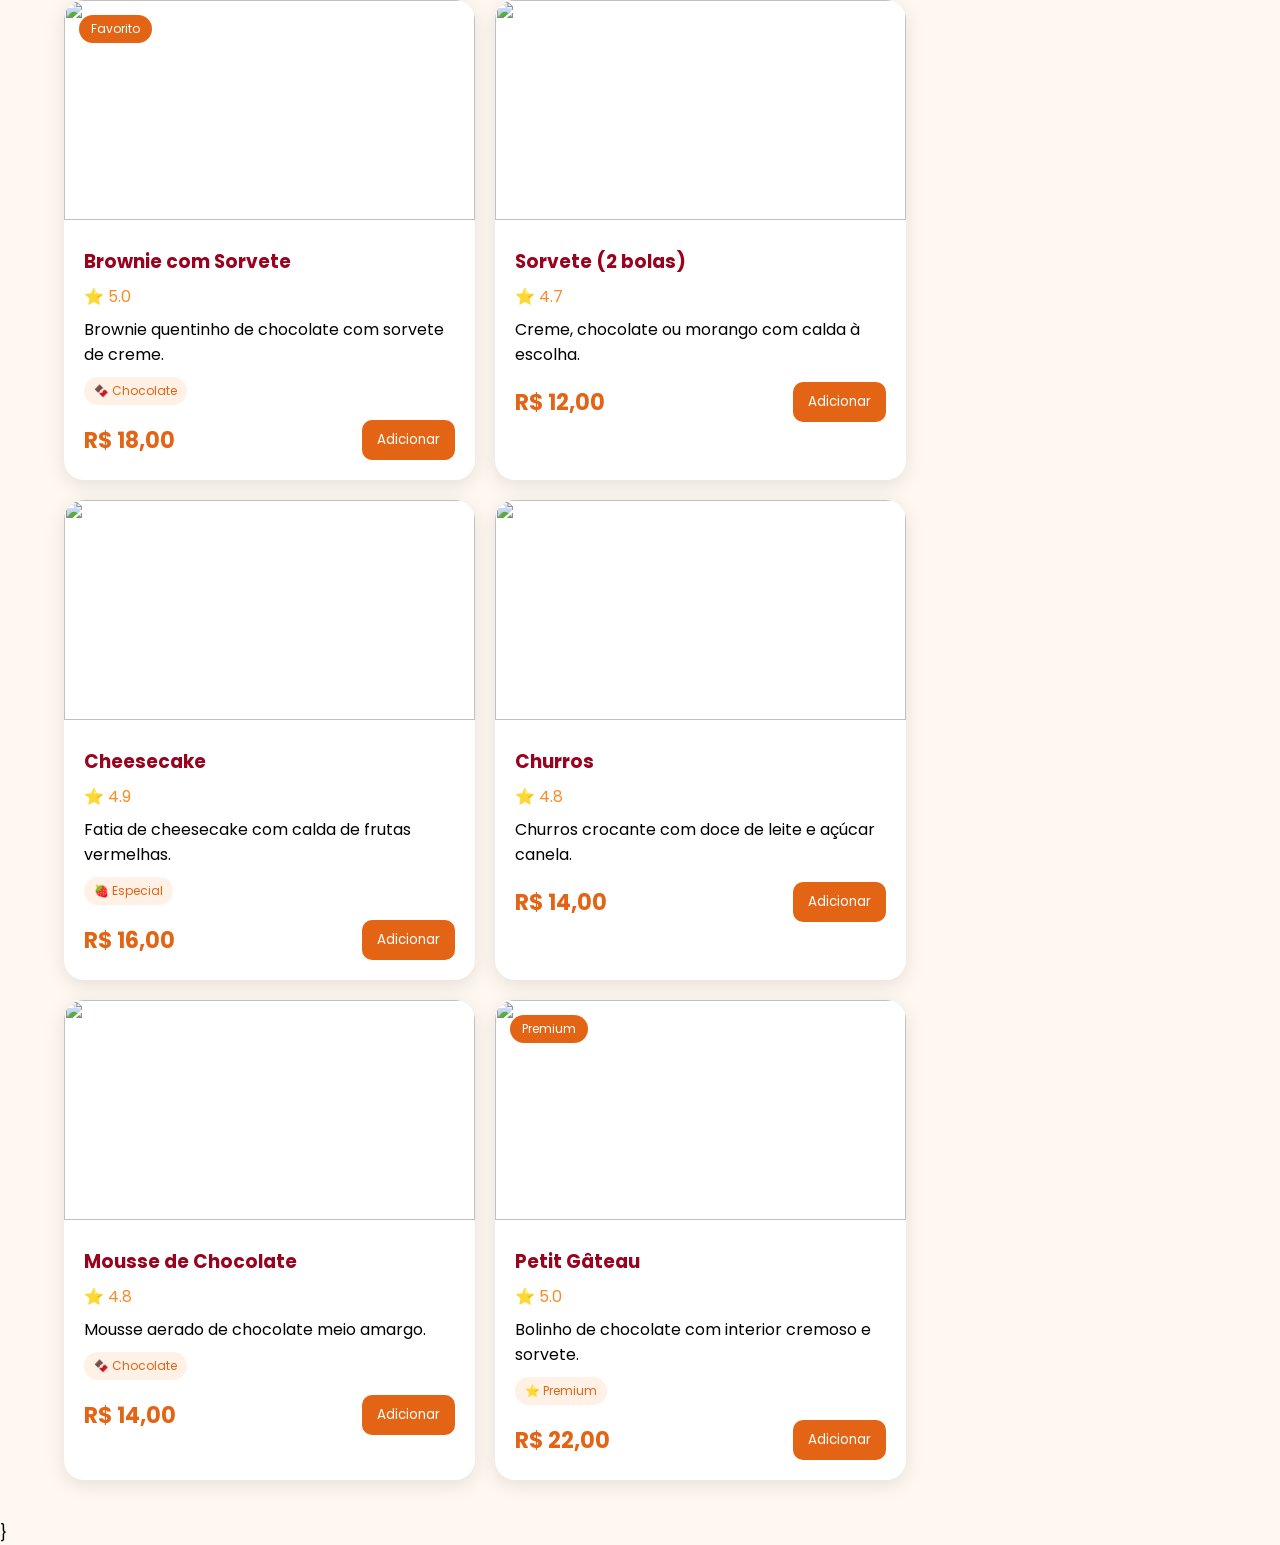
==== commit ef2cd875: "Remove mobile menu button and toggle functionality Removed mobile menu button and associated scripts" ====
--- a/cardapio.html
+++ b/cardapio.html
@@ -13,6 +13,9 @@
 
 <header>
 <div class="logo">🍔 Fast Sabor</div>
+<button class="btn-menu" id="btnMenu" onclick="toggleMenu()">
+    <span></span><span></span><span></span>
+</button>
 <nav>
 <a href="index.html">Início</a>
 <a href="cardapio.html">Cardápio</a>
@@ -22,9 +25,6 @@
 <a href="sobre.html">Sobre</a>
 <a href="cliente/contato.html">Contato</a>
 </nav>
-<button class="btn-menu" id="btnMenu" onclick="toggleMenu()">
-    <span></span><span></span><span></span>
-</button>
 <div class="menu-overlay" id="menuOverlay" onclick="toggleMenu()"></div>
 <div class="menu-drawer" id="menuDrawer">
     <div class="menu-drawer-logo">🍔 Fast Sabor</div>
@@ -37,28 +37,6 @@
     <a href="cliente/contato.html">📍 Contato</a>
 </div>
 </header>
-<!-- Botão hambúrguer (mobile) -->
-<button class="btn-menu" id="btnMenu" onclick="toggleMenu()">
-    <span></span>
-    <span></span>
-    <span></span>
-</button>
-
-<!-- Overlay -->
-<div class="menu-overlay" id="menuOverlay" onclick="toggleMenu()"></div>
-
-<!-- Drawer lateral -->
-<div class="menu-drawer" id="menuDrawer">
-    <div class="menu-drawer-logo">🍔 Fast Sabor</div>
-    <a href="index.html">🏠 Início</a>
-    <a href="cardapio.html">🍔 Cardápio</a>
-    <a href="promocoes.html">🔥 Promoções</a>
-    <a href="cliente/avaliacoes.html">⭐ Avaliações</a>
-    <a href="cliente/reclamacoes.html">📢 Reclamações</a>
-    <a href="sobre.html">ℹ️ Sobre</a>
-    <a href="cliente/contato.html">📍 Contato</a>
-</div>
-
 
 <section class="hero">
 <h1>Nosso Cardápio</h1>
@@ -411,13 +389,7 @@
     document.getElementById("menuOverlay").classList.toggle("aberto");
 }
 </script>
-<script>
-function toggleMenu(){
-    document.getElementById('btnMenu').classList.toggle('aberto');
-    document.getElementById('menuDrawer').classList.toggle('aberto');
-    document.getElementById('menuOverlay').classList.toggle('aberto');
-}
-</script>
+
 </body>
 </html>
 
--- a/cardapio.css
+++ b/cardapio.css
@@ -600,7 +600,11 @@
     .btn-menu { display: flex; }
     header {
         justify-content: space-between !important;
+        align-items: center !important;
         flex-wrap: nowrap !important;
         gap: 0 !important;
     }
-}
+    .logo {
+        white-space: nowrap;
+    }
+}
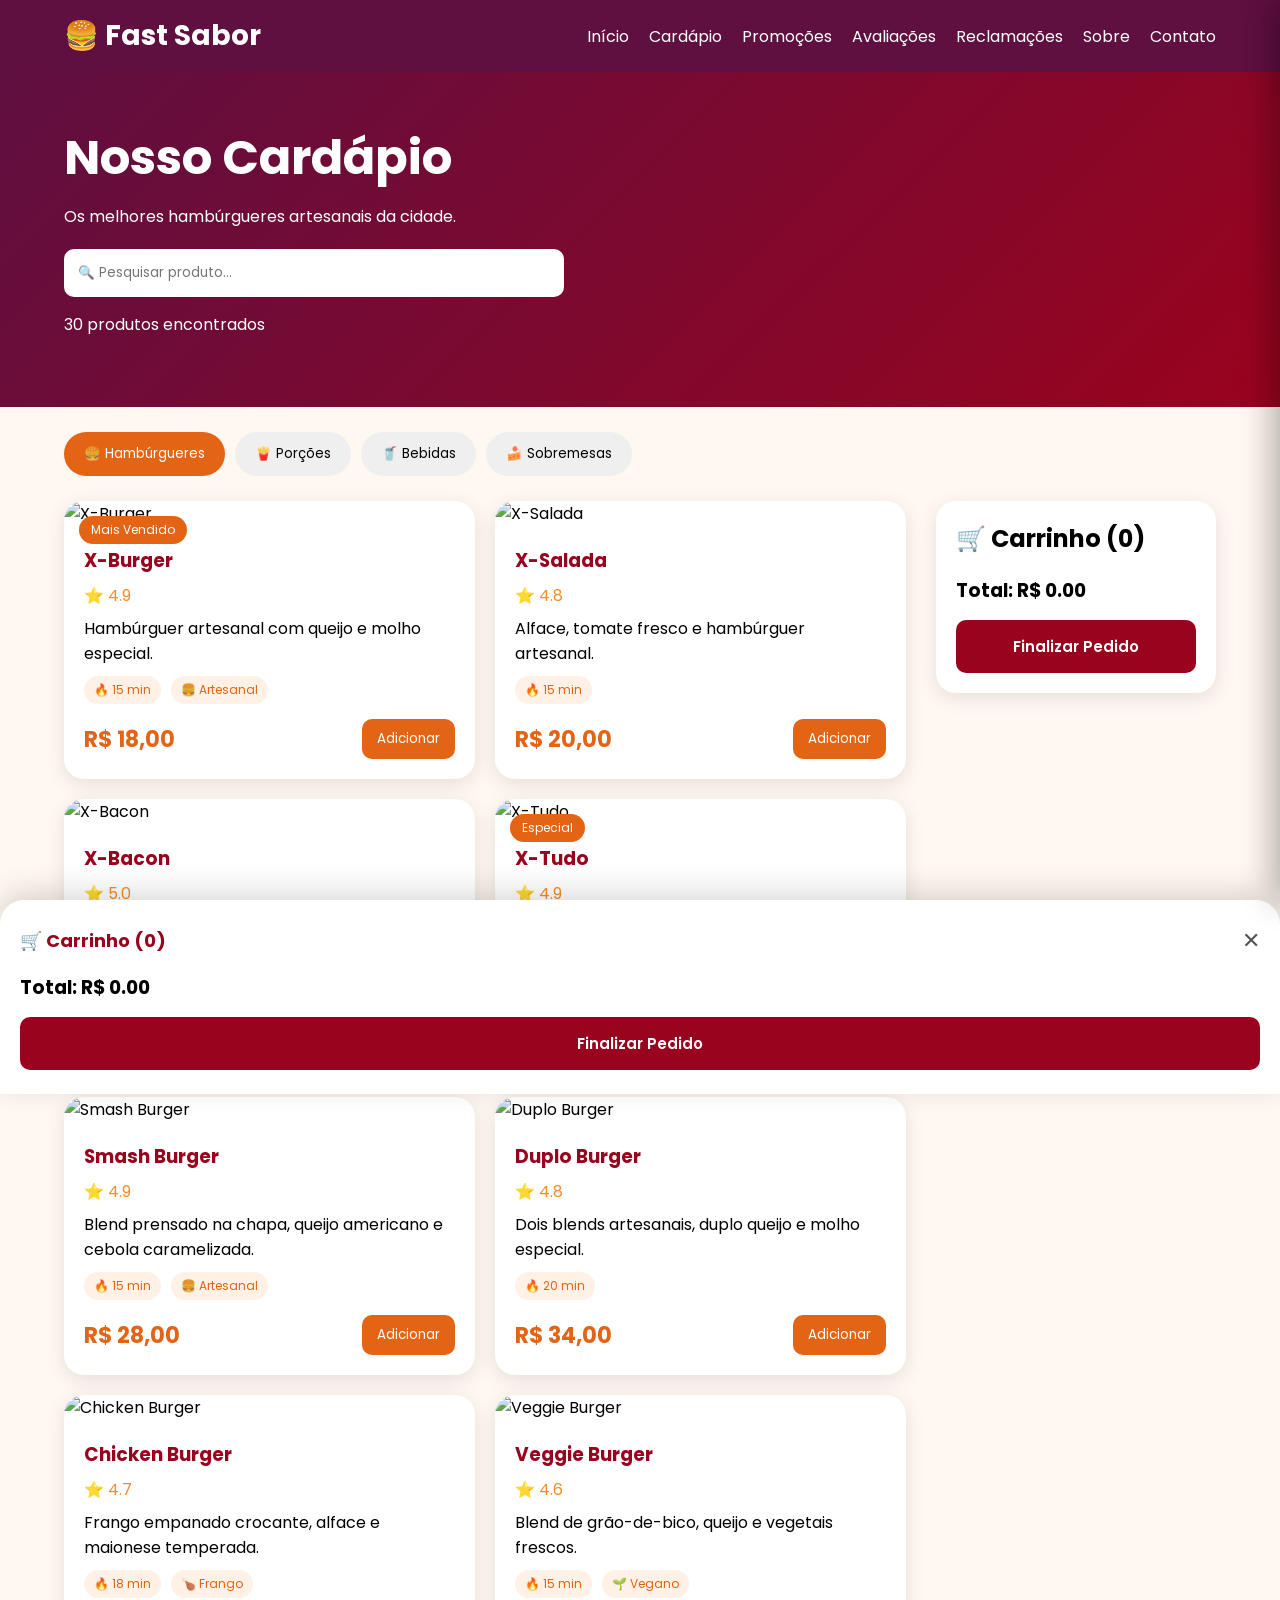
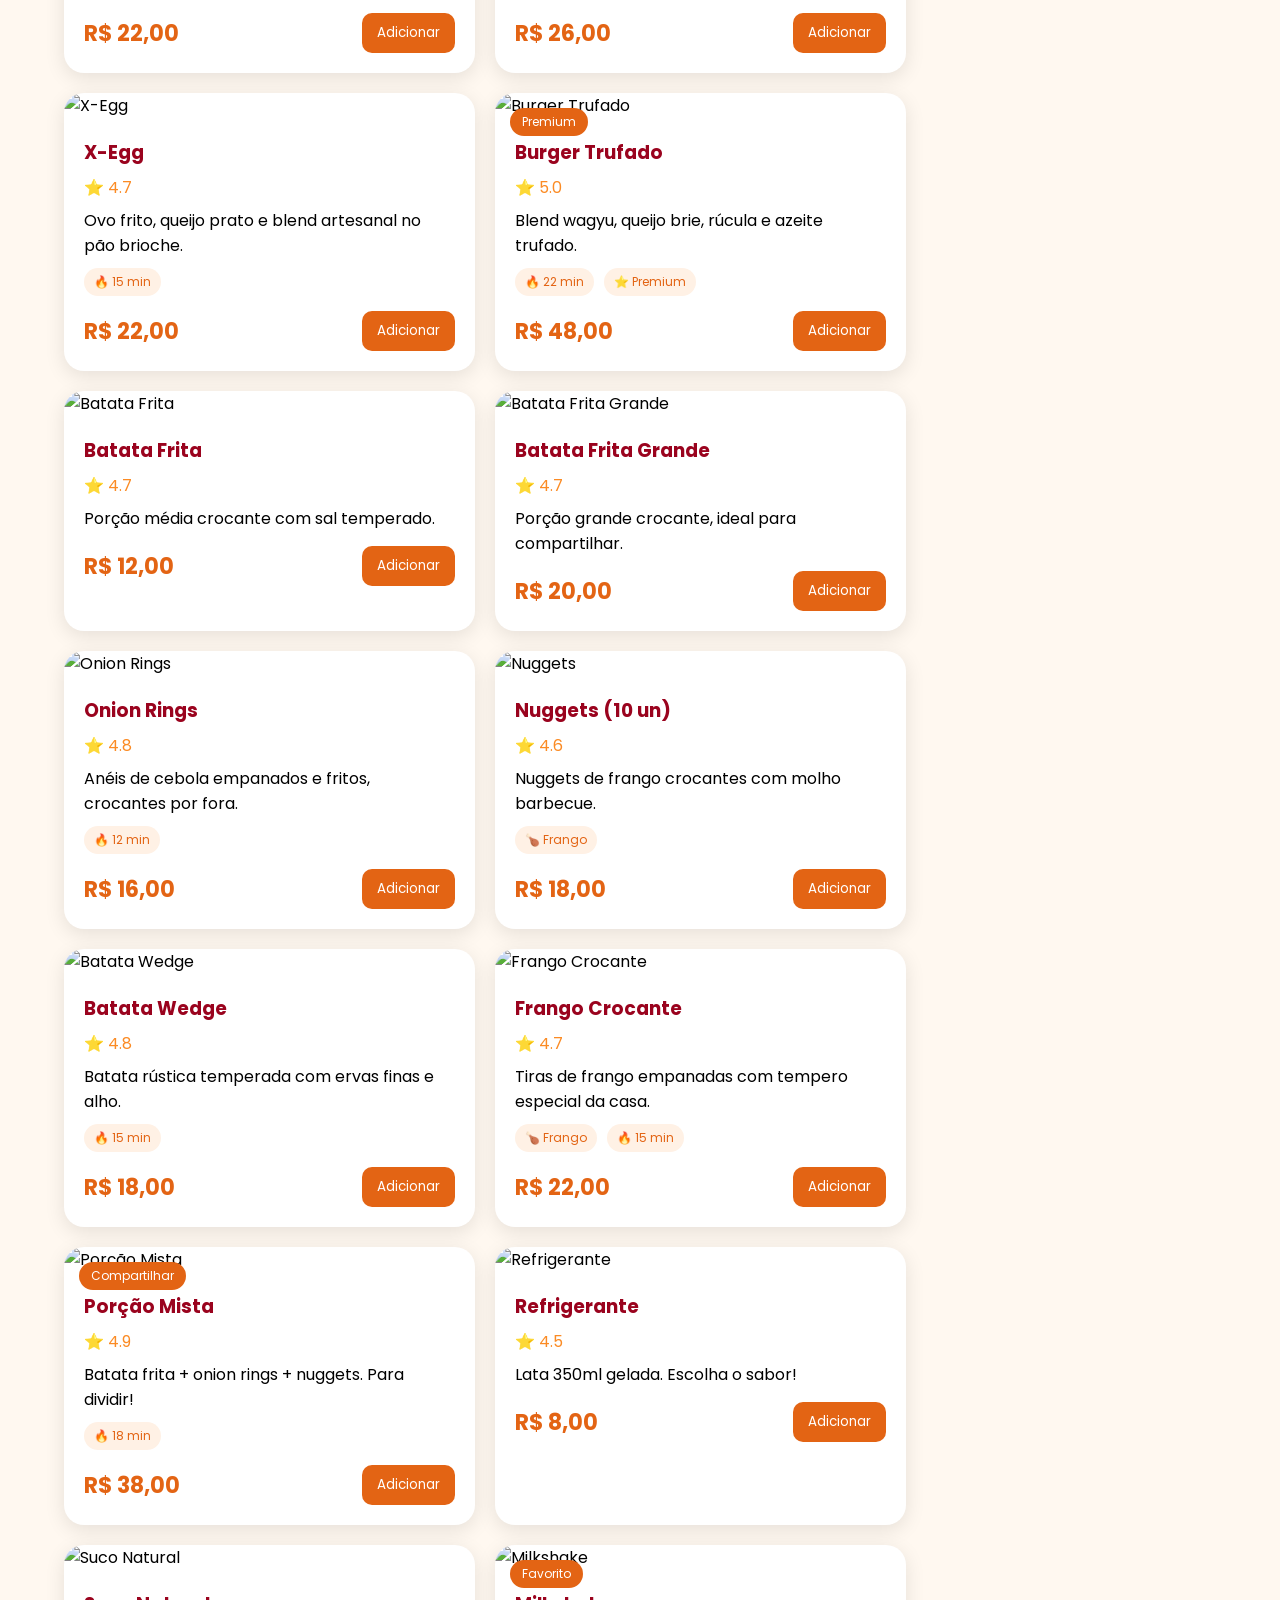
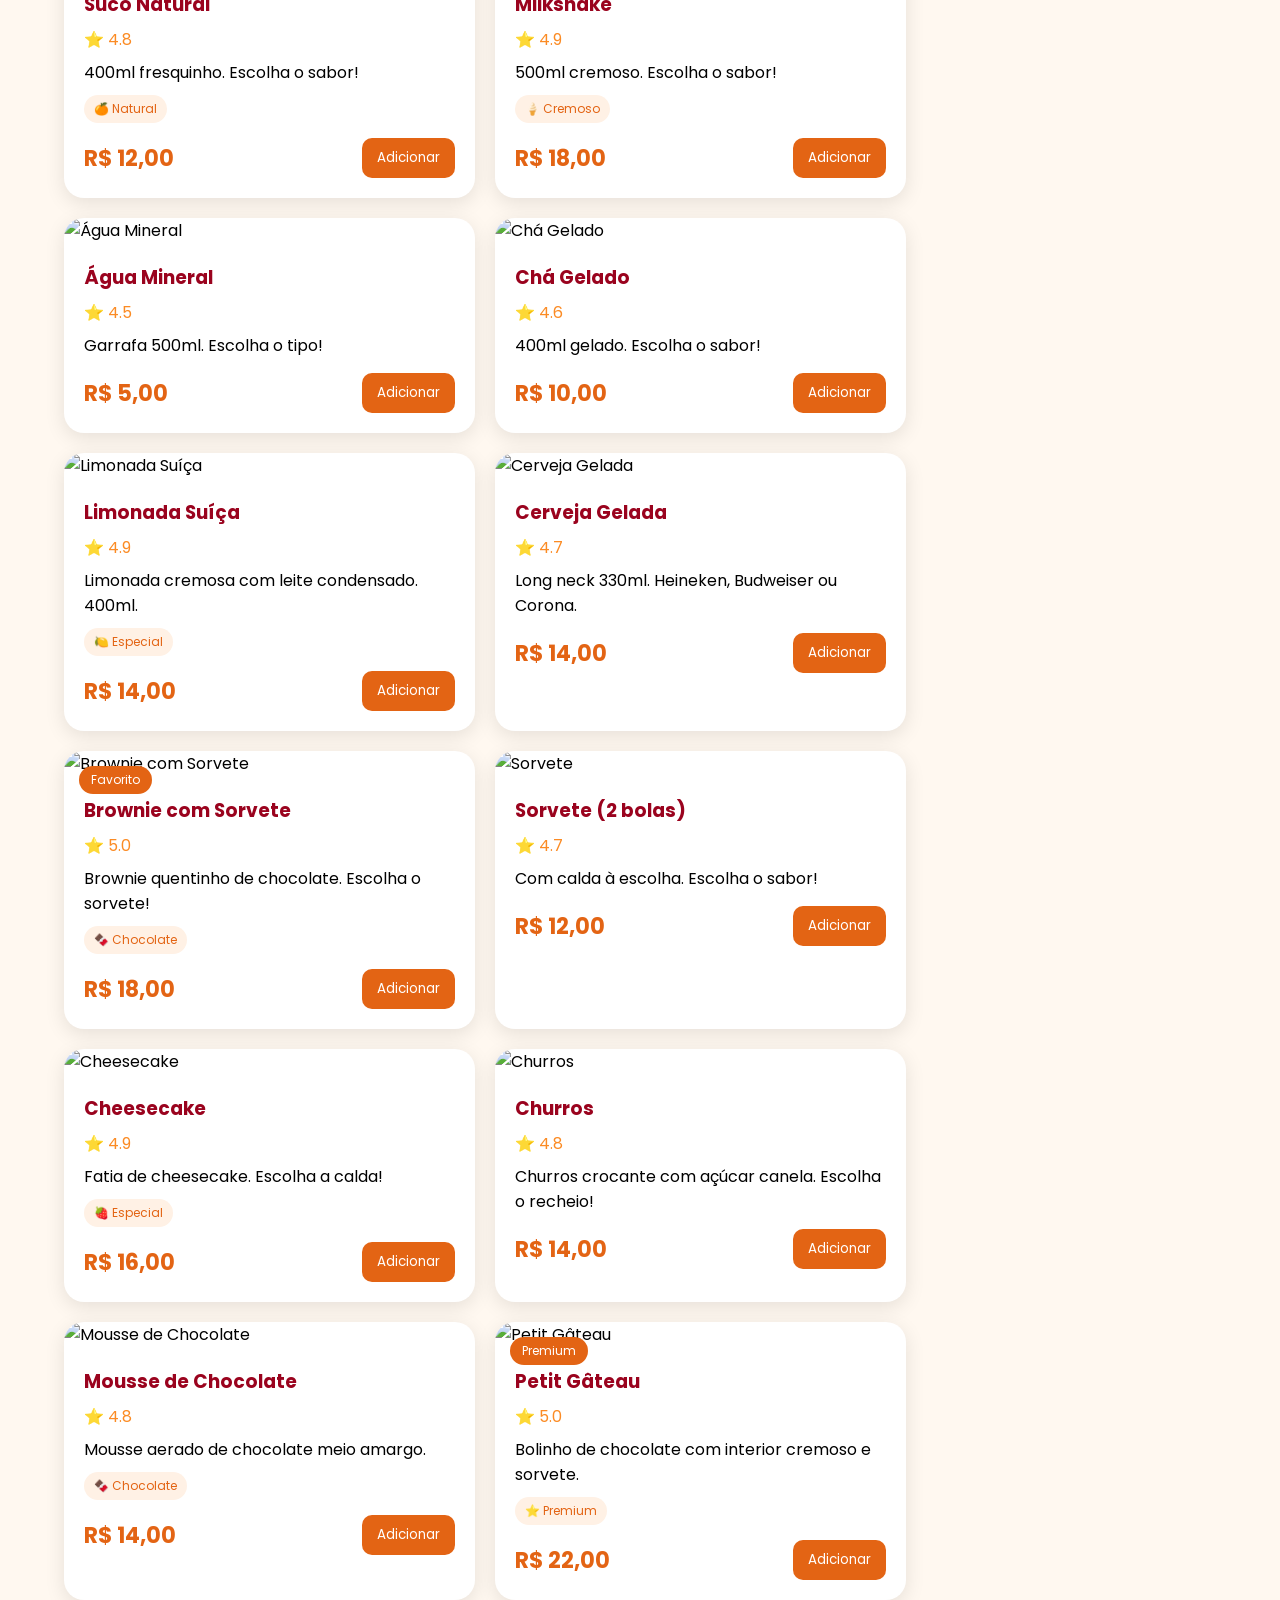
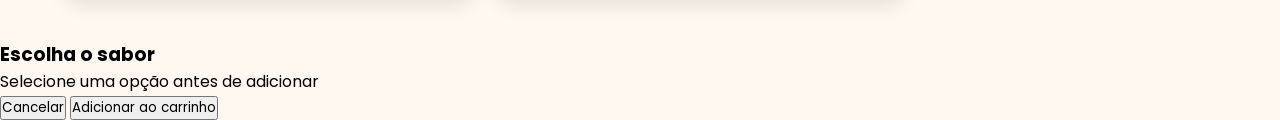
==== commit f580905d: "Update print statement from 'Hello' to 'Goodbye'" ====
--- a/cardapio.html
+++ b/cardapio.html
@@ -1,6 +1,5 @@
 <!DOCTYPE html>
 <html lang="pt-BR">
-
 <head>
 <meta charset="UTF-8">
 <meta name="viewport" content="width=device-width, initial-scale=1.0">
@@ -8,48 +7,47 @@
 <link rel="stylesheet" href="cardapio.css">
 <link href="https://fonts.googleapis.com/css2?family=Poppins:wght@300;400;500;600;700&display=swap" rel="stylesheet">
 </head>
-
 <body>
 
 <header>
-<div class="logo">🍔 Fast Sabor</div>
-<button class="btn-menu" id="btnMenu" onclick="toggleMenu()">
-    <span></span><span></span><span></span>
-</button>
-<nav>
-<a href="index.html">Início</a>
-<a href="cardapio.html">Cardápio</a>
-<a href="promocoes.html">Promoções</a>
-<a href="cliente/avaliacoes.html">Avaliações</a>
-<a href="cliente/reclamacoes.html">Reclamações</a>
-<a href="sobre.html">Sobre</a>
-<a href="cliente/contato.html">Contato</a>
-</nav>
-<div class="menu-overlay" id="menuOverlay" onclick="toggleMenu()"></div>
-<div class="menu-drawer" id="menuDrawer">
-    <div class="menu-drawer-logo">🍔 Fast Sabor</div>
-    <a href="index.html">🏠 Início</a>
-    <a href="cardapio.html">🍔 Cardápio</a>
-    <a href="promocoes.html">🔥 Promoções</a>
-    <a href="cliente/avaliacoes.html">⭐ Avaliações</a>
-    <a href="cliente/reclamacoes.html">📢 Reclamações</a>
-    <a href="sobre.html">ℹ️ Sobre</a>
-    <a href="cliente/contato.html">📍 Contato</a>
-</div>
+    <div class="logo">🍔 Fast Sabor</div>
+    <button class="btn-menu" id="btnMenu" onclick="toggleMenu()">
+        <span></span><span></span><span></span>
+    </button>
+    <nav>
+        <a href="index.html">Início</a>
+        <a href="cardapio.html">Cardápio</a>
+        <a href="promocoes.html">Promoções</a>
+        <a href="cliente/avaliacoes.html">Avaliações</a>
+        <a href="cliente/reclamacoes.html">Reclamações</a>
+        <a href="sobre.html">Sobre</a>
+        <a href="cliente/contato.html">Contato</a>
+    </nav>
+    <div class="menu-overlay" id="menuOverlay" onclick="toggleMenu()"></div>
+    <div class="menu-drawer" id="menuDrawer">
+        <div class="menu-drawer-logo">🍔 Fast Sabor</div>
+        <a href="index.html">🏠 Início</a>
+        <a href="cardapio.html">🍔 Cardápio</a>
+        <a href="promocoes.html">🔥 Promoções</a>
+        <a href="cliente/avaliacoes.html">⭐ Avaliações</a>
+        <a href="cliente/reclamacoes.html">📢 Reclamações</a>
+        <a href="sobre.html">ℹ️ Sobre</a>
+        <a href="cliente/contato.html">📍 Contato</a>
+    </div>
 </header>
 
 <section class="hero">
-<h1>Nosso Cardápio</h1>
-<p>Os melhores hambúrgueres artesanais da cidade.</p>
-<input type="text" id="pesquisa" placeholder="🔍 Pesquisar produto...">
-<p id="resultadoPesquisa">30 produtos encontrados</p>
+    <h1>Nosso Cardápio</h1>
+    <p>Os melhores hambúrgueres artesanais da cidade.</p>
+    <input type="text" id="pesquisa" placeholder="🔍 Pesquisar produto..." autocomplete="off">
+    <p id="resultadoPesquisa">30 produtos encontrados</p>
 </section>
 
 <section class="categorias">
-<button class="ativo" onclick="filtrarCategoria('hamburguer', this)">🍔 Hambúrgueres</button>
-<button onclick="filtrarCategoria('porcao', this)">🍟 Porções</button>
-<button onclick="filtrarCategoria('bebida', this)">🥤 Bebidas</button>
-<button onclick="filtrarCategoria('sobremesa', this)">🍰 Sobremesas</button>
+    <button class="ativo" onclick="filtrarCategoria('hamburguer',this)">🍔 Hambúrgueres</button>
+    <button onclick="filtrarCategoria('porcao',this)">🍟 Porções</button>
+    <button onclick="filtrarCategoria('bebida',this)">🥤 Bebidas</button>
+    <button onclick="filtrarCategoria('sobremesa',this)">🍰 Sobremesas</button>
 </section>
 
 <section class="conteudo">
@@ -58,136 +56,334 @@
     <!-- HAMBÚRGUERES -->
     <div class="produto" data-nome="x burger" data-categoria="hamburguer">
         <div class="tag">Mais Vendido</div>
-        <img src="https://images.unsplash.com/photo-1568901346375-23c9450c58cd">
-        <div class="info"><h3>X-Burger</h3><div class="avaliacao">⭐ 4.9</div><p>Hambúrguer artesanal com queijo e molho especial.</p><div class="extras"><span>🔥 15 min</span><span>🍔 Artesanal</span></div><div class="rodape"><span class="preco">R$ 18,00</span><button onclick="adicionarCarrinho('X-Burger', 18)">Adicionar</button></div></div>
-    </div>
+        <img loading="lazy" src="https://images.unsplash.com/photo-1568901346375-23c9450c58cd" alt="X-Burger">
+        <div class="info">
+            <h3>X-Burger</h3>
+            <div class="avaliacao">⭐ 4.9</div>
+            <p>Hambúrguer artesanal com queijo e molho especial.</p>
+            <div class="extras"><span>🔥 15 min</span><span>🍔 Artesanal</span></div>
+            <div class="rodape"><span class="preco">R$ 18,00</span><button onclick="adicionar('X-Burger',18)">Adicionar</button></div>
+        </div>
+    </div>
+
     <div class="produto" data-nome="x salada" data-categoria="hamburguer">
-        <img src="https://images.unsplash.com/photo-1550547660-d9450f859349">
-        <div class="info"><h3>X-Salada</h3><div class="avaliacao">⭐ 4.8</div><p>Alface, tomate fresco e hambúrguer artesanal.</p><div class="extras"><span>🔥 15 min</span></div><div class="rodape"><span class="preco">R$ 20,00</span><button onclick="adicionarCarrinho('X-Salada', 20)">Adicionar</button></div></div>
-    </div>
+        <img loading="lazy" src="https://images.unsplash.com/photo-1550547660-d9450f859349" alt="X-Salada">
+        <div class="info">
+            <h3>X-Salada</h3>
+            <div class="avaliacao">⭐ 4.8</div>
+            <p>Alface, tomate fresco e hambúrguer artesanal.</p>
+            <div class="extras"><span>🔥 15 min</span></div>
+            <div class="rodape"><span class="preco">R$ 20,00</span><button onclick="adicionar('X-Salada',20)">Adicionar</button></div>
+        </div>
+    </div>
+
     <div class="produto" data-nome="x bacon" data-categoria="hamburguer">
-        <img src="https://images.unsplash.com/photo-1553979459-d2229ba7433b">
-        <div class="info"><h3>X-Bacon</h3><div class="avaliacao">⭐ 5.0</div><p>Bacon crocante, cheddar derretido e molho defumado.</p><div class="extras"><span>🔥 18 min</span><span>🔥 Campeão</span></div><div class="rodape"><span class="preco">R$ 24,00</span><button onclick="adicionarCarrinho('X-Bacon', 24)">Adicionar</button></div></div>
-    </div>
+        <img loading="lazy" src="https://images.unsplash.com/photo-1553979459-d2229ba7433b" alt="X-Bacon">
+        <div class="info">
+            <h3>X-Bacon</h3>
+            <div class="avaliacao">⭐ 5.0</div>
+            <p>Bacon crocante, cheddar derretido e molho defumado.</p>
+            <div class="extras"><span>🔥 18 min</span><span>🔥 Campeão</span></div>
+            <div class="rodape"><span class="preco">R$ 24,00</span><button onclick="adicionar('X-Bacon',24)">Adicionar</button></div>
+        </div>
+    </div>
+
     <div class="produto" data-nome="x tudo" data-categoria="hamburguer">
         <div class="tag">Especial</div>
-        <img src="https://images.unsplash.com/photo-1586816001966-79b736744398">
-        <div class="info"><h3>X-Tudo</h3><div class="avaliacao">⭐ 4.9</div><p>Bacon, ovo, queijo, alface, tomate e molho da casa.</p><div class="extras"><span>🔥 20 min</span><span>🍔 Completo</span></div><div class="rodape"><span class="preco">R$ 32,00</span><button onclick="adicionarCarrinho('X-Tudo', 32)">Adicionar</button></div></div>
-    </div>
+        <img loading="lazy" src="https://images.unsplash.com/photo-1586816001966-79b736744398" alt="X-Tudo">
+        <div class="info">
+            <h3>X-Tudo</h3>
+            <div class="avaliacao">⭐ 4.9</div>
+            <p>Bacon, ovo, queijo, alface, tomate e molho da casa.</p>
+            <div class="extras"><span>🔥 20 min</span><span>🍔 Completo</span></div>
+            <div class="rodape"><span class="preco">R$ 32,00</span><button onclick="adicionar('X-Tudo',32)">Adicionar</button></div>
+        </div>
+    </div>
+
     <div class="produto" data-nome="smash burger" data-categoria="hamburguer">
-        <img src="https://images.unsplash.com/photo-1561758033-d89a9ad46330">
-        <div class="info"><h3>Smash Burger</h3><div class="avaliacao">⭐ 4.9</div><p>Blend prensado na chapa, queijo americano e cebola caramelizada.</p><div class="extras"><span>🔥 15 min</span><span>🍔 Artesanal</span></div><div class="rodape"><span class="preco">R$ 28,00</span><button onclick="adicionarCarrinho('Smash Burger', 28)">Adicionar</button></div></div>
-    </div>
+        <img loading="lazy" src="https://images.unsplash.com/photo-1561758033-d89a9ad46330" alt="Smash Burger">
+        <div class="info">
+            <h3>Smash Burger</h3>
+            <div class="avaliacao">⭐ 4.9</div>
+            <p>Blend prensado na chapa, queijo americano e cebola caramelizada.</p>
+            <div class="extras"><span>🔥 15 min</span><span>🍔 Artesanal</span></div>
+            <div class="rodape"><span class="preco">R$ 28,00</span><button onclick="adicionar('Smash Burger',28)">Adicionar</button></div>
+        </div>
+    </div>
+
     <div class="produto" data-nome="duplo burger" data-categoria="hamburguer">
-        <img src="https://images.unsplash.com/photo-1594212699903-ec8a3eca50f5">
-        <div class="info"><h3>Duplo Burger</h3><div class="avaliacao">⭐ 4.8</div><p>Dois blends artesanais, duplo queijo e molho especial.</p><div class="extras"><span>🔥 20 min</span></div><div class="rodape"><span class="preco">R$ 34,00</span><button onclick="adicionarCarrinho('Duplo Burger', 34)">Adicionar</button></div></div>
-    </div>
+        <img loading="lazy" src="https://images.unsplash.com/photo-1594212699903-ec8a3eca50f5" alt="Duplo Burger">
+        <div class="info">
+            <h3>Duplo Burger</h3>
+            <div class="avaliacao">⭐ 4.8</div>
+            <p>Dois blends artesanais, duplo queijo e molho especial.</p>
+            <div class="extras"><span>🔥 20 min</span></div>
+            <div class="rodape"><span class="preco">R$ 34,00</span><button onclick="adicionar('Duplo Burger',34)">Adicionar</button></div>
+        </div>
+    </div>
+
     <div class="produto" data-nome="chicken burger" data-categoria="hamburguer">
-        <img src="https://images.unsplash.com/photo-1626645738196-c2a7c87a8f58">
-        <div class="info"><h3>Chicken Burger</h3><div class="avaliacao">⭐ 4.7</div><p>Frango empanado crocante, alface e maionese temperada.</p><div class="extras"><span>🔥 18 min</span><span>🍗 Frango</span></div><div class="rodape"><span class="preco">R$ 22,00</span><button onclick="adicionarCarrinho('Chicken Burger', 22)">Adicionar</button></div></div>
-    </div>
+        <img loading="lazy" src="https://images.unsplash.com/photo-1626645738196-c2a7c87a8f58" alt="Chicken Burger">
+        <div class="info">
+            <h3>Chicken Burger</h3>
+            <div class="avaliacao">⭐ 4.7</div>
+            <p>Frango empanado crocante, alface e maionese temperada.</p>
+            <div class="extras"><span>🔥 18 min</span><span>🍗 Frango</span></div>
+            <div class="rodape"><span class="preco">R$ 22,00</span><button onclick="adicionar('Chicken Burger',22)">Adicionar</button></div>
+        </div>
+    </div>
+
     <div class="produto" data-nome="veggie burger" data-categoria="hamburguer">
-        <img src="https://images.unsplash.com/photo-1520072959219-c595dc870360">
-        <div class="info"><h3>Veggie Burger</h3><div class="avaliacao">⭐ 4.6</div><p>Blend de grão-de-bico, queijo e vegetais frescos.</p><div class="extras"><span>🔥 15 min</span><span>🌱 Vegano</span></div><div class="rodape"><span class="preco">R$ 26,00</span><button onclick="adicionarCarrinho('Veggie Burger', 26)">Adicionar</button></div></div>
-    </div>
+        <img loading="lazy" src="https://images.unsplash.com/photo-1520072959219-c595dc870360" alt="Veggie Burger">
+        <div class="info">
+            <h3>Veggie Burger</h3>
+            <div class="avaliacao">⭐ 4.6</div>
+            <p>Blend de grão-de-bico, queijo e vegetais frescos.</p>
+            <div class="extras"><span>🔥 15 min</span><span>🌱 Vegano</span></div>
+            <div class="rodape"><span class="preco">R$ 26,00</span><button onclick="adicionar('Veggie Burger',26)">Adicionar</button></div>
+        </div>
+    </div>
+
     <div class="produto" data-nome="x egg" data-categoria="hamburguer">
-        <img src="https://images.unsplash.com/photo-1572802419224-296b0aeee0d9">
-        <div class="info"><h3>X-Egg</h3><div class="avaliacao">⭐ 4.7</div><p>Ovo frito, queijo prato e blend artesanal no pão brioche.</p><div class="extras"><span>🔥 15 min</span></div><div class="rodape"><span class="preco">R$ 22,00</span><button onclick="adicionarCarrinho('X-Egg', 22)">Adicionar</button></div></div>
-    </div>
+        <img loading="lazy" src="https://images.unsplash.com/photo-1572802419224-296b0aeee0d9" alt="X-Egg">
+        <div class="info">
+            <h3>X-Egg</h3>
+            <div class="avaliacao">⭐ 4.7</div>
+            <p>Ovo frito, queijo prato e blend artesanal no pão brioche.</p>
+            <div class="extras"><span>🔥 15 min</span></div>
+            <div class="rodape"><span class="preco">R$ 22,00</span><button onclick="adicionar('X-Egg',22)">Adicionar</button></div>
+        </div>
+    </div>
+
     <div class="produto" data-nome="burger trufado" data-categoria="hamburguer">
         <div class="tag">Premium</div>
-        <img src="https://images.unsplash.com/photo-1607013251379-e6eecfffe234">
-        <div class="info"><h3>Burger Trufado</h3><div class="avaliacao">⭐ 5.0</div><p>Blend wagyu, queijo brie, rúcula e azeite trufado.</p><div class="extras"><span>🔥 22 min</span><span>⭐ Premium</span></div><div class="rodape"><span class="preco">R$ 48,00</span><button onclick="adicionarCarrinho('Burger Trufado', 48)">Adicionar</button></div></div>
+        <img loading="lazy" src="https://images.unsplash.com/photo-1607013251379-e6eecfffe234" alt="Burger Trufado">
+        <div class="info">
+            <h3>Burger Trufado</h3>
+            <div class="avaliacao">⭐ 5.0</div>
+            <p>Blend wagyu, queijo brie, rúcula e azeite trufado.</p>
+            <div class="extras"><span>🔥 22 min</span><span>⭐ Premium</span></div>
+            <div class="rodape"><span class="preco">R$ 48,00</span><button onclick="adicionar('Burger Trufado',48)">Adicionar</button></div>
+        </div>
     </div>
 
     <!-- PORÇÕES -->
     <div class="produto" data-nome="batata frita" data-categoria="porcao">
-        <img src="https://images.unsplash.com/photo-1576107232684-1279f390859f">
-        <div class="info"><h3>Batata Frita</h3><div class="avaliacao">⭐ 4.7</div><p>Porção média crocante com sal temperado.</p><div class="rodape"><span class="preco">R$ 12,00</span><button onclick="adicionarCarrinho('Batata Frita', 12)">Adicionar</button></div></div>
-    </div>
+        <img loading="lazy" src="https://images.unsplash.com/photo-1576107232684-1279f390859f" alt="Batata Frita">
+        <div class="info">
+            <h3>Batata Frita</h3>
+            <div class="avaliacao">⭐ 4.7</div>
+            <p>Porção média crocante com sal temperado.</p>
+            <div class="rodape"><span class="preco">R$ 12,00</span><button onclick="adicionar('Batata Frita',12)">Adicionar</button></div>
+        </div>
+    </div>
+
     <div class="produto" data-nome="batata frita grande" data-categoria="porcao">
-        <img src="https://images.unsplash.com/photo-1568901346375-23c9450c58cd">
-        <div class="info"><h3>Batata Frita Grande</h3><div class="avaliacao">⭐ 4.7</div><p>Porção grande crocante, ideal para compartilhar.</p><div class="rodape"><span class="preco">R$ 20,00</span><button onclick="adicionarCarrinho('Batata Frita Grande', 20)">Adicionar</button></div></div>
-    </div>
+        <img loading="lazy" src="https://comidinhasdochef.com/wp-content/uploads/2018/09/Batata-Frita-Sequinha.jpg" alt="Batata Frita Grande">
+        <div class="info">
+            <h3>Batata Frita Grande</h3>
+            <div class="avaliacao">⭐ 4.7</div>
+            <p>Porção grande crocante, ideal para compartilhar.</p>
+            <div class="rodape"><span class="preco">R$ 20,00</span><button onclick="adicionar('Batata Frita Grande',20)">Adicionar</button></div>
+        </div>
+    </div>
+
     <div class="produto" data-nome="onion rings" data-categoria="porcao">
-        <img src="https://images.unsplash.com/photo-1639024471283-03518883512d">
-        <div class="info"><h3>Onion Rings</h3><div class="avaliacao">⭐ 4.8</div><p>Anéis de cebola empanados e fritos, crocantes por fora.</p><div class="extras"><span>🔥 12 min</span></div><div class="rodape"><span class="preco">R$ 16,00</span><button onclick="adicionarCarrinho('Onion Rings', 16)">Adicionar</button></div></div>
-    </div>
+        <img loading="lazy" src="https://images.unsplash.com/photo-1639024471283-03518883512d" alt="Onion Rings">
+        <div class="info">
+            <h3>Onion Rings</h3>
+            <div class="avaliacao">⭐ 4.8</div>
+            <p>Anéis de cebola empanados e fritos, crocantes por fora.</p>
+            <div class="extras"><span>🔥 12 min</span></div>
+            <div class="rodape"><span class="preco">R$ 16,00</span><button onclick="adicionar('Onion Rings',16)">Adicionar</button></div>
+        </div>
+    </div>
+
     <div class="produto" data-nome="nuggets" data-categoria="porcao">
-        <img src="https://images.unsplash.com/photo-1562967914-608f82629710">
-        <div class="info"><h3>Nuggets (10 un)</h3><div class="avaliacao">⭐ 4.6</div><p>Nuggets de frango crocantes com molho barbecue.</p><div class="extras"><span>🍗 Frango</span></div><div class="rodape"><span class="preco">R$ 18,00</span><button onclick="adicionarCarrinho('Nuggets', 18)">Adicionar</button></div></div>
-    </div>
+        <img loading="lazy" src="https://images.unsplash.com/photo-1562967914-608f82629710" alt="Nuggets">
+        <div class="info">
+            <h3>Nuggets (10 un)</h3>
+            <div class="avaliacao">⭐ 4.6</div>
+            <p>Nuggets de frango crocantes com molho barbecue.</p>
+            <div class="extras"><span>🍗 Frango</span></div>
+            <div class="rodape"><span class="preco">R$ 18,00</span><button onclick="adicionar('Nuggets',18)">Adicionar</button></div>
+        </div>
+    </div>
+
     <div class="produto" data-nome="batata wedge" data-categoria="porcao">
-        <img src="https://images.unsplash.com/photo-1573080496219-bb080dd4f877">
-        <div class="info"><h3>Batata Wedge</h3><div class="avaliacao">⭐ 4.8</div><p>Batata rústica temperada com ervas finas e alho.</p><div class="extras"><span>🔥 15 min</span></div><div class="rodape"><span class="preco">R$ 18,00</span><button onclick="adicionarCarrinho('Batata Wedge', 18)">Adicionar</button></div></div>
-    </div>
+        <img loading="lazy" src="https://images.unsplash.com/photo-1573080496219-bb080dd4f877" alt="Batata Wedge">
+        <div class="info">
+            <h3>Batata Wedge</h3>
+            <div class="avaliacao">⭐ 4.8</div>
+            <p>Batata rústica temperada com ervas finas e alho.</p>
+            <div class="extras"><span>🔥 15 min</span></div>
+            <div class="rodape"><span class="preco">R$ 18,00</span><button onclick="adicionar('Batata Wedge',18)">Adicionar</button></div>
+        </div>
+    </div>
+
     <div class="produto" data-nome="frango crocante" data-categoria="porcao">
-        <img src="https://images.unsplash.com/photo-1527477396000-e27163b481c2">
-        <div class="info"><h3>Frango Crocante</h3><div class="avaliacao">⭐ 4.7</div><p>Tiras de frango empanadas com tempero especial da casa.</p><div class="extras"><span>🍗 Frango</span><span>🔥 15 min</span></div><div class="rodape"><span class="preco">R$ 22,00</span><button onclick="adicionarCarrinho('Frango Crocante', 22)">Adicionar</button></div></div>
-    </div>
+        <img loading="lazy" src="https://images.unsplash.com/photo-1527477396000-e27163b481c2" alt="Frango Crocante">
+        <div class="info">
+            <h3>Frango Crocante</h3>
+            <div class="avaliacao">⭐ 4.7</div>
+            <p>Tiras de frango empanadas com tempero especial da casa.</p>
+            <div class="extras"><span>🍗 Frango</span><span>🔥 15 min</span></div>
+            <div class="rodape"><span class="preco">R$ 22,00</span><button onclick="adicionar('Frango Crocante',22)">Adicionar</button></div>
+        </div>
+    </div>
+
     <div class="produto" data-nome="porcao mista" data-categoria="porcao">
         <div class="tag">Compartilhar</div>
-        <img src="https://images.unsplash.com/photo-1576107232684-1279f390859f">
-        <div class="info"><h3>Porção Mista</h3><div class="avaliacao">⭐ 4.9</div><p>Batata frita + onion rings + nuggets. Para dividir!</p><div class="extras"><span>🔥 18 min</span></div><div class="rodape"><span class="preco">R$ 38,00</span><button onclick="adicionarCarrinho('Porção Mista', 38)">Adicionar</button></div></div>
+        <img loading="lazy" src="https://media-cdn.tripadvisor.com/media/photo-s/0d/5e/c5/de/mix-de-batatas-fritas.jpg" alt="Porção Mista">
+        <div class="info">
+            <h3>Porção Mista</h3>
+            <div class="avaliacao">⭐ 4.9</div>
+            <p>Batata frita + onion rings + nuggets. Para dividir!</p>
+            <div class="extras"><span>🔥 18 min</span></div>
+            <div class="rodape"><span class="preco">R$ 38,00</span><button onclick="adicionar('Porção Mista',38)">Adicionar</button></div>
+        </div>
     </div>
 
     <!-- BEBIDAS -->
-    <div class="produto" data-nome="refrigerante" data-categoria="bebida">
-        <img src="https://images.unsplash.com/photo-1581006852262-e4307cf6283a">
-        <div class="info"><h3>Refrigerante</h3><div class="avaliacao">⭐ 4.5</div><p>Lata 350ml gelada. Coca-Cola, Guaraná ou Sprite.</p><div class="rodape"><span class="preco">R$ 8,00</span><button onclick="adicionarCarrinho('Refrigerante', 8)">Adicionar</button></div></div>
-    </div>
-    <div class="produto" data-nome="suco natural" data-categoria="bebida">
-        <img src="https://images.unsplash.com/photo-1600271886742-f049cd451bba">
-        <div class="info"><h3>Suco Natural</h3><div class="avaliacao">⭐ 4.8</div><p>Laranja, limão, maracujá ou abacaxi. 400ml.</p><div class="extras"><span>🍊 Natural</span></div><div class="rodape"><span class="preco">R$ 12,00</span><button onclick="adicionarCarrinho('Suco Natural', 12)">Adicionar</button></div></div>
-    </div>
-    <div class="produto" data-nome="milkshake" data-categoria="bebida">
+    <div class="produto" data-nome="refrigerante" data-categoria="bebida" data-sabores="Coca-Cola,Coca-Cola Zero,Guaraná,Guaraná Zero,Sprite,Fanta Laranja">
+        <img loading="lazy" src="https://images.unsplash.com/photo-1581006852262-e4307cf6283a" alt="Refrigerante">
+        <div class="info">
+            <h3>Refrigerante</h3>
+            <div class="avaliacao">⭐ 4.5</div>
+            <p>Lata 350ml gelada. Escolha o sabor!</p>
+            <div class="rodape"><span class="preco">R$ 8,00</span><button onclick="adicionar('Refrigerante',8,this)">Adicionar</button></div>
+        </div>
+    </div>
+
+    <div class="produto" data-nome="suco natural" data-categoria="bebida" data-sabores="Laranja,Limão,Maracujá,Abacaxi">
+        <img loading="lazy" src="https://images.unsplash.com/photo-1600271886742-f049cd451bba" alt="Suco Natural">
+        <div class="info">
+            <h3>Suco Natural</h3>
+            <div class="avaliacao">⭐ 4.8</div>
+            <p>400ml fresquinho. Escolha o sabor!</p>
+            <div class="extras"><span>🍊 Natural</span></div>
+            <div class="rodape"><span class="preco">R$ 12,00</span><button onclick="adicionar('Suco Natural',12,this)">Adicionar</button></div>
+        </div>
+    </div>
+
+    <div class="produto" data-nome="milkshake" data-categoria="bebida" data-sabores="Chocolate,Morango,Baunilha">
         <div class="tag">Favorito</div>
-        <img src="https://images.unsplash.com/photo-1572490122747-3968b75cc699">
-        <div class="info"><h3>Milkshake</h3><div class="avaliacao">⭐ 4.9</div><p>Chocolate, baunilha ou morango. 500ml cremoso.</p><div class="extras"><span>🍦 Cremoso</span></div><div class="rodape"><span class="preco">R$ 18,00</span><button onclick="adicionarCarrinho('Milkshake', 18)">Adicionar</button></div></div>
-    </div>
-    <div class="produto" data-nome="agua mineral" data-categoria="bebida">
-        <img src="https://images.unsplash.com/photo-1548839140-29a749e1cf4d">
-        <div class="info"><h3>Água Mineral</h3><div class="avaliacao">⭐ 4.5</div><p>Garrafa 500ml com ou sem gás.</p><div class="rodape"><span class="preco">R$ 5,00</span><button onclick="adicionarCarrinho('Água Mineral', 5)">Adicionar</button></div></div>
-    </div>
-    <div class="produto" data-nome="cha gelado" data-categoria="bebida">
-        <img src="https://images.unsplash.com/photo-1556679343-c7306c1976bc">
-        <div class="info"><h3>Chá Gelado</h3><div class="avaliacao">⭐ 4.6</div><p>Chá de limão ou pêssego gelado. 400ml.</p><div class="rodape"><span class="preco">R$ 10,00</span><button onclick="adicionarCarrinho('Chá Gelado', 10)">Adicionar</button></div></div>
-    </div>
+        <img loading="lazy" src="https://images.unsplash.com/photo-1572490122747-3968b75cc699" alt="Milkshake">
+        <div class="info">
+            <h3>Milkshake</h3>
+            <div class="avaliacao">⭐ 4.9</div>
+            <p>500ml cremoso. Escolha o sabor!</p>
+            <div class="extras"><span>🍦 Cremoso</span></div>
+            <div class="rodape"><span class="preco">R$ 18,00</span><button onclick="adicionar('Milkshake',18,this)">Adicionar</button></div>
+        </div>
+    </div>
+
+    <div class="produto" data-nome="agua mineral" data-categoria="bebida" data-sabores="Com gás,Sem gás">
+        <img loading="lazy" src="https://images.unsplash.com/photo-1548839140-29a749e1cf4d" alt="Água Mineral">
+        <div class="info">
+            <h3>Água Mineral</h3>
+            <div class="avaliacao">⭐ 4.5</div>
+            <p>Garrafa 500ml. Escolha o tipo!</p>
+            <div class="rodape"><span class="preco">R$ 5,00</span><button onclick="adicionar('Água Mineral',5,this)">Adicionar</button></div>
+        </div>
+    </div>
+
+    <div class="produto" data-nome="cha gelado" data-categoria="bebida" data-sabores="Limão,Pêssego">
+        <img loading="lazy" src="https://images.unsplash.com/photo-1556679343-c7306c1976bc" alt="Chá Gelado">
+        <div class="info">
+            <h3>Chá Gelado</h3>
+            <div class="avaliacao">⭐ 4.6</div>
+            <p>400ml gelado. Escolha o sabor!</p>
+            <div class="rodape"><span class="preco">R$ 10,00</span><button onclick="adicionar('Chá Gelado',10,this)">Adicionar</button></div>
+        </div>
+    </div>
+
     <div class="produto" data-nome="limonada" data-categoria="bebida">
-        <img src="https://images.unsplash.com/photo-1621263764928-df1444c5e859">
-        <div class="info"><h3>Limonada Suíça</h3><div class="avaliacao">⭐ 4.9</div><p>Limonada cremosa com leite condensado. 400ml.</p><div class="extras"><span>🍋 Especial</span></div><div class="rodape"><span class="preco">R$ 14,00</span><button onclick="adicionarCarrinho('Limonada Suíça', 14)">Adicionar</button></div></div>
-    </div>
+        <img loading="lazy" src="https://images.unsplash.com/photo-1621263764928-df1444c5e859" alt="Limonada Suíça">
+        <div class="info">
+            <h3>Limonada Suíça</h3>
+            <div class="avaliacao">⭐ 4.9</div>
+            <p>Limonada cremosa com leite condensado. 400ml.</p>
+            <div class="extras"><span>🍋 Especial</span></div>
+            <div class="rodape"><span class="preco">R$ 14,00</span><button onclick="adicionar('Limonada Suíça',14)">Adicionar</button></div>
+        </div>
+    </div>
+
     <div class="produto" data-nome="cerveja" data-categoria="bebida">
-        <img src="https://images.unsplash.com/photo-1608270586620-248524c67de9">
-        <div class="info"><h3>Cerveja Gelada</h3><div class="avaliacao">⭐ 4.7</div><p>Long neck 330ml. Heineken, Budweiser ou Corona.</p><div class="rodape"><span class="preco">R$ 14,00</span><button onclick="adicionarCarrinho('Cerveja Gelada', 14)">Adicionar</button></div></div>
+        <img loading="lazy" src="https://images.unsplash.com/photo-1608270586620-248524c67de9" alt="Cerveja Gelada">
+        <div class="info">
+            <h3>Cerveja Gelada</h3>
+            <div class="avaliacao">⭐ 4.7</div>
+            <p>Long neck 330ml. Heineken, Budweiser ou Corona.</p>
+            <div class="rodape"><span class="preco">R$ 14,00</span><button onclick="adicionar('Cerveja Gelada',14)">Adicionar</button></div>
+        </div>
     </div>
 
     <!-- SOBREMESAS -->
-    <div class="produto" data-nome="brownie" data-categoria="sobremesa">
+    <div class="produto" data-nome="brownie" data-categoria="sobremesa" data-sabores="Sorvete de Creme,Sorvete de Chocolate,Sorvete de Morango">
         <div class="tag">Favorito</div>
-        <img src="https://images.unsplash.com/photo-1606313564200-e75d5e30476c">
-        <div class="info"><h3>Brownie com Sorvete</h3><div class="avaliacao">⭐ 5.0</div><p>Brownie quentinho de chocolate com sorvete de creme.</p><div class="extras"><span>🍫 Chocolate</span></div><div class="rodape"><span class="preco">R$ 18,00</span><button onclick="adicionarCarrinho('Brownie com Sorvete', 18)">Adicionar</button></div></div>
-    </div>
-    <div class="produto" data-nome="sorvete" data-categoria="sobremesa">
-        <img src="https://plus.unsplash.com/premium_photo-1675279010969-e85bfbd402dc?w=500&auto=format&fit=crop&q=60&ixlib=rb-4.1.0&ixid=M3wxMjA3fDB8MHxzZWFyY2h8OXx8c29ydmV0ZSUyMDIlMjBib2xhc3xlbnwwfHwwfHx8MA%3D%3D">
-        <div class="info"><h3>Sorvete (2 bolas)</h3><div class="avaliacao">⭐ 4.7</div><p>Creme, chocolate ou morango com calda à escolha.</p><div class="rodape"><span class="preco">R$ 12,00</span><button onclick="adicionarCarrinho('Sorvete', 12)">Adicionar</button></div></div>
-    </div>
-    <div class="produto" data-nome="cheesecake" data-categoria="sobremesa">
-        <img src="https://images.unsplash.com/photo-1533134242443-d4fd215305ad">
-        <div class="info"><h3>Cheesecake</h3><div class="avaliacao">⭐ 4.9</div><p>Fatia de cheesecake com calda de frutas vermelhas.</p><div class="extras"><span>🍓 Especial</span></div><div class="rodape"><span class="preco">R$ 16,00</span><button onclick="adicionarCarrinho('Cheesecake', 16)">Adicionar</button></div></div>
-    </div>
-    <div class="produto" data-nome="churros" data-categoria="sobremesa">
-        <img src="https://images.unsplash.com/photo-1669867405064-f31e8707216e?w=500&auto=format&fit=crop&q=60&ixlib=rb-4.1.0&ixid=M3wxMjA3fDB8MHxzZWFyY2h8NHx8Y2h1cnJvc3xlbnwwfHwwfHx8MA%3D%3D">
-        <div class="info"><h3>Churros</h3><div class="avaliacao">⭐ 4.8</div><p>Churros crocante com doce de leite e açúcar canela.</p><div class="rodape"><span class="preco">R$ 14,00</span><button onclick="adicionarCarrinho('Churros', 14)">Adicionar</button></div></div>
-    </div>
+        <img loading="lazy" src="https://images.unsplash.com/photo-1606313564200-e75d5e30476c" alt="Brownie com Sorvete">
+        <div class="info">
+            <h3>Brownie com Sorvete</h3>
+            <div class="avaliacao">⭐ 5.0</div>
+            <p>Brownie quentinho de chocolate. Escolha o sorvete!</p>
+            <div class="extras"><span>🍫 Chocolate</span></div>
+            <div class="rodape"><span class="preco">R$ 18,00</span><button onclick="adicionar('Brownie com Sorvete',18,this)">Adicionar</button></div>
+        </div>
+    </div>
+
+    <div class="produto" data-nome="sorvete" data-categoria="sobremesa" data-sabores="Creme,Chocolate,Morango">
+        <img loading="lazy" src="https://plus.unsplash.com/premium_photo-1675279010969-e85bfbd402dc?w=500&auto=format&fit=crop&q=60" alt="Sorvete">
+        <div class="info">
+            <h3>Sorvete (2 bolas)</h3>
+            <div class="avaliacao">⭐ 4.7</div>
+            <p>Com calda à escolha. Escolha o sabor!</p>
+            <div class="rodape"><span class="preco">R$ 12,00</span><button onclick="adicionar('Sorvete',12,this)">Adicionar</button></div>
+        </div>
+    </div>
+
+    <div class="produto" data-nome="cheesecake" data-categoria="sobremesa" data-sabores="Frutas Vermelhas,Morango,Chocolate">
+        <img loading="lazy" src="https://images.unsplash.com/photo-1533134242443-d4fd215305ad" alt="Cheesecake">
+        <div class="info">
+            <h3>Cheesecake</h3>
+            <div class="avaliacao">⭐ 4.9</div>
+            <p>Fatia de cheesecake. Escolha a calda!</p>
+            <div class="extras"><span>🍓 Especial</span></div>
+            <div class="rodape"><span class="preco">R$ 16,00</span><button onclick="adicionar('Cheesecake',16,this)">Adicionar</button></div>
+        </div>
+    </div>
+
+    <div class="produto" data-nome="churros" data-categoria="sobremesa" data-sabores="Doce de Leite,Chocolate">
+        <img loading="lazy" src="https://images.unsplash.com/photo-1669867405064-f31e8707216e?w=500&auto=format&fit=crop&q=60" alt="Churros">
+        <div class="info">
+            <h3>Churros</h3>
+            <div class="avaliacao">⭐ 4.8</div>
+            <p>Churros crocante com açúcar canela. Escolha o recheio!</p>
+            <div class="rodape"><span class="preco">R$ 14,00</span><button onclick="adicionar('Churros',14,this)">Adicionar</button></div>
+        </div>
+    </div>
+
     <div class="produto" data-nome="mousse chocolate" data-categoria="sobremesa">
-        <img src="https://images.unsplash.com/photo-1673551494277-92204546b504?w=500&auto=format&fit=crop&q=60&ixlib=rb-4.1.0&ixid=M3wxMjA3fDB8MHxzZWFyY2h8Nnx8bW91c3NlJTIwZGUlMjBjaG9jb2xhdGV8ZW58MHx8MHx8fDA%3D">
-        <div class="info"><h3>Mousse de Chocolate</h3><div class="avaliacao">⭐ 4.8</div><p>Mousse aerado de chocolate meio amargo.</p><div class="extras"><span>🍫 Chocolate</span></div><div class="rodape"><span class="preco">R$ 14,00</span><button onclick="adicionarCarrinho('Mousse de Chocolate', 14)">Adicionar</button></div></div>
-    </div>
+        <img loading="lazy" src="https://images.unsplash.com/photo-1673551494277-92204546b504?w=500&auto=format&fit=crop&q=60" alt="Mousse de Chocolate">
+        <div class="info">
+            <h3>Mousse de Chocolate</h3>
+            <div class="avaliacao">⭐ 4.8</div>
+            <p>Mousse aerado de chocolate meio amargo.</p>
+            <div class="extras"><span>🍫 Chocolate</span></div>
+            <div class="rodape"><span class="preco">R$ 14,00</span><button onclick="adicionar('Mousse de Chocolate',14)">Adicionar</button></div>
+        </div>
+    </div>
+
     <div class="produto" data-nome="petit gateau" data-categoria="sobremesa">
         <div class="tag">Premium</div>
-        <img src="https://images.unsplash.com/photo-1563805042-7684c019e1cb">
-        <div class="info"><h3>Petit Gâteau</h3><div class="avaliacao">⭐ 5.0</div><p>Bolinho de chocolate com interior cremoso e sorvete.</p><div class="extras"><span>⭐ Premium</span></div><div class="rodape"><span class="preco">R$ 22,00</span><button onclick="adicionarCarrinho('Petit Gâteau', 22)">Adicionar</button></div></div>
+        <img loading="lazy" src="https://images.unsplash.com/photo-1563805042-7684c019e1cb" alt="Petit Gâteau">
+        <div class="info">
+            <h3>Petit Gâteau</h3>
+            <div class="avaliacao">⭐ 5.0</div>
+            <p>Bolinho de chocolate com interior cremoso e sorvete.</p>
+            <div class="extras"><span>⭐ Premium</span></div>
+            <div class="rodape"><span class="preco">R$ 22,00</span><button onclick="adicionar('Petit Gâteau',22)">Adicionar</button></div>
+        </div>
     </div>
 
 </div>
@@ -199,27 +395,38 @@
     <h3>Total: R$ <span id="total">0.00</span></h3>
     <button class="finalizar" onclick="abrirModalCheckout()">Finalizar Pedido</button>
 </aside>
-
 </section>
 
 <!-- BOTÃO FLUTUANTE MOBILE -->
 <button class="btn-carrinho-flutuante" onclick="abrirPainel()" id="btnFlutuante">
-    🛒
-    <span class="badge-carrinho" id="badgeContador">0</span>
+    🛒<span class="badge-carrinho" id="badgeContador">0</span>
 </button>
 
-<!-- OVERLAY -->
+<!-- OVERLAY CARRINHO -->
 <div class="overlay-carrinho" id="overlayCarrinho" onclick="fecharPainel()"></div>
 
-<!-- PAINEL DESLIZANTE MOBILE -->
+<!-- PAINEL CARRINHO MOBILE -->
 <div class="painel-carrinho" id="painelCarrinho">
     <div class="painel-header">
         <h2>🛒 Carrinho (<span id="contadorPainel">0</span>)</h2>
         <button class="btn-fechar-painel" onclick="fecharPainel()">✕</button>
     </div>
     <div id="listaCarrinhoPainel"></div>
-    <h3 style="margin-top:10px;">Total: R$ <span id="totalPainel">0.00</span></h3>
-    <button class="finalizar" style="margin-top:15px;" onclick="fecharPainel(); abrirModalCheckout();">Finalizar Pedido</button>
+    <h3 style="margin-top:10px">Total: R$ <span id="totalPainel">0.00</span></h3>
+    <button class="finalizar" style="margin-top:15px" onclick="fecharPainel();abrirModalCheckout()">Finalizar Pedido</button>
+</div>
+
+<!-- MODAL SABOR -->
+<div class="modal-sabor-overlay" id="modalSaborOverlay">
+    <div class="modal-sabor">
+        <h3 id="modalSaborTitulo">Escolha o sabor</h3>
+        <p id="modalSaborSubtitulo">Selecione uma opção antes de adicionar</p>
+        <div class="sabores-lista" id="saboresLista"></div>
+        <div class="modal-sabor-botoes">
+            <button class="btn-sabor-cancelar" onclick="fecharModalSabor()">Cancelar</button>
+            <button class="btn-sabor-confirmar" onclick="confirmarSabor()">Adicionar ao carrinho</button>
+        </div>
+    </div>
 </div>
 
 <!-- MODAL CHECKOUT -->
@@ -243,7 +450,7 @@
                 <option value="Cartão de Débito">💳 Cartão de Débito</option>
                 <option value="Vale Alimentação (VA)">🍔 Vale Alimentação (VA)</option>
             </select>
-            <div id="campoTroco" style="display:none; flex-direction:column; gap:5px;">
+            <div id="campoTroco" style="display:none;flex-direction:column;gap:5px">
                 <label for="trocoPara">Precisa de troco para quanto?</label>
                 <input type="text" id="trocoPara" placeholder="Ex: R$ 50,00 ou Não preciso">
             </div>
@@ -256,141 +463,224 @@
 </div>
 
 <script>
+'use strict';
+
+// ── CONTAGEM AUTOMÁTICA ───────────────────────
 localStorage.setItem('totalItensCardapio', document.querySelectorAll('.produto').length);
 
-const pesquisa = document.getElementById("pesquisa");
-const resultado = document.getElementById("resultadoPesquisa");
-
-pesquisa.addEventListener("keyup", () => {
-    const valor = pesquisa.value.toLowerCase();
-    let encontrados = 0;
-    document.querySelectorAll(".produto").forEach(p => {
-        const match = p.dataset.nome.toLowerCase().includes(valor);
-        p.style.display = match ? "block" : "none";
-        if(match) encontrados++;
-    });
-    resultado.innerHTML = `${encontrados} produto(s) encontrado(s)`;
+// ── MAPA DE SABORES ───────────────────────────
+// Lido diretamente do atributo data-sabores no HTML — sem repetição no JS
+
+// ── ESTADO ────────────────────────────────────
+let itensCarrinho = [];
+let pendente = null; // { nome, preco, sabores[] }
+let saborSelecionado = null;
+
+// ── PESQUISA (debounced) ──────────────────────
+const pesquisaEl = document.getElementById('pesquisa');
+const resultadoEl = document.getElementById('resultadoPesquisa');
+const todosOsProdutos = Array.from(document.querySelectorAll('.produto'));
+
+let debounceTimer;
+pesquisaEl.addEventListener('keyup', () => {
+    clearTimeout(debounceTimer);
+    debounceTimer = setTimeout(() => {
+        const valor = pesquisaEl.value.toLowerCase().trim();
+        let count = 0;
+        todosOsProdutos.forEach(p => {
+            const visivel = p.dataset.nome.includes(valor);
+            p.style.display = visivel ? '' : 'none';
+            if (visivel) count++;
+        });
+        resultadoEl.textContent = `${count} produto(s) encontrado(s)`;
+    }, 200);
 });
 
+// ── FILTRO CATEGORIAS ─────────────────────────
 function filtrarCategoria(categoria, btn) {
     document.querySelectorAll('.categorias button').forEach(b => b.classList.remove('ativo'));
     btn.classList.add('ativo');
-    let encontrados = 0;
-    document.querySelectorAll('.produto').forEach(p => {
-        p.style.display = p.dataset.categoria === categoria ? 'block' : 'none';
-        if(p.dataset.categoria === categoria) encontrados++;
+    pesquisaEl.value = '';
+    let count = 0;
+    todosOsProdutos.forEach(p => {
+        const visivel = p.dataset.categoria === categoria;
+        p.style.display = visivel ? '' : 'none';
+        if (visivel) count++;
     });
-    resultado.innerHTML = `${encontrados} produto(s) encontrado(s)`;
-    pesquisa.value = '';
-}
-
-document.getElementById("cepCliente").addEventListener("input", (e) => {
-    let v = e.target.value.replace(/\D/g, "");
-    if(v.length > 5) v = v.substring(0,5) + "-" + v.substring(5,8);
+    resultadoEl.textContent = `${count} produto(s) encontrado(s)`;
+}
+
+// ── ADICIONAR AO CARRINHO ─────────────────────
+function adicionar(nome, preco, btn) {
+    // Pega sabores do elemento pai .produto
+    const produtoEl = btn ? btn.closest('.produto') : null;
+    const saboresAttr = produtoEl ? produtoEl.dataset.sabores : null;
+
+    if (saboresAttr) {
+        const sabores = saboresAttr.split(',').map(s => s.trim());
+        abrirModalSabor(nome, preco, sabores);
+    } else {
+        adicionarCarrinho(nome, preco, null);
+    }
+}
+
+// ── MODAL SABOR ───────────────────────────────
+function abrirModalSabor(nome, preco, sabores) {
+    pendente = { nome, preco, sabores };
+    saborSelecionado = null;
+
+    document.getElementById('modalSaborTitulo').textContent = nome;
+    document.getElementById('modalSaborSubtitulo').textContent = 'Escolha uma opção:';
+
+    const lista = document.getElementById('saboresLista');
+    lista.innerHTML = '';
+    sabores.forEach(s => {
+        const btn = document.createElement('button');
+        btn.className = 'sabor-opcao';
+        btn.textContent = s;
+        btn.onclick = () => selecionarSabor(s, btn);
+        lista.appendChild(btn);
+    });
+
+    document.getElementById('modalSaborOverlay').classList.add('aberto');
+}
+
+function selecionarSabor(sabor, btn) {
+    document.querySelectorAll('.sabor-opcao').forEach(b => b.classList.remove('selecionado'));
+    btn.classList.add('selecionado');
+    saborSelecionado = sabor;
+}
+
+function confirmarSabor() {
+    if (!saborSelecionado) {
+        alert('Por favor, escolha uma opção antes de continuar.');
+        return;
+    }
+    fecharModalSabor();
+    adicionarCarrinho(pendente.nome, pendente.preco, saborSelecionado);
+    pendente = null;
+    saborSelecionado = null;
+}
+
+function fecharModalSabor() {
+    document.getElementById('modalSaborOverlay').classList.remove('aberto');
+}
+
+// ── CARRINHO ──────────────────────────────────
+function adicionarCarrinho(nome, preco, sabor) {
+    const nomeCompleto = sabor ? `${nome} (${sabor})` : nome;
+    itensCarrinho.push({ nome: nomeCompleto, preco });
+    renderCarrinho();
+}
+
+function removerDoCarrinho(index) {
+    itensCarrinho.splice(index, 1);
+    renderCarrinho();
+}
+
+function renderCarrinho() {
+    const total = itensCarrinho.reduce((s, p) => s + p.preco, 0);
+    const qtd = itensCarrinho.length;
+
+    // Gera HTML dos itens uma vez e replica
+    const html = itensCarrinho.map((p, i) =>
+        `<div class="itemCarrinho">
+            <span>${p.nome} — R$ ${p.preco.toFixed(2)}</span>
+            <button class="btn-remover-item" onclick="removerDoCarrinho(${i})">❌</button>
+        </div>`
+    ).join('');
+
+    document.getElementById('listaCarrinho').innerHTML = html;
+    document.getElementById('listaCarrinhoPainel').innerHTML = html;
+
+    const totalStr = total.toFixed(2);
+    document.getElementById('total').textContent = totalStr;
+    document.getElementById('totalPainel').textContent = totalStr;
+    document.getElementById('contador').textContent = qtd;
+    document.getElementById('contadorPainel').textContent = qtd;
+    document.getElementById('badgeContador').textContent = qtd;
+}
+
+// ── PAINEL MOBILE ─────────────────────────────
+function abrirPainel() {
+    document.getElementById('painelCarrinho').classList.add('aberto');
+    document.getElementById('overlayCarrinho').classList.add('aberto');
+}
+
+function fecharPainel() {
+    document.getElementById('painelCarrinho').classList.remove('aberto');
+    document.getElementById('overlayCarrinho').classList.remove('aberto');
+}
+
+// ── MENU HAMBÚRGUER ───────────────────────────
+function toggleMenu() {
+    document.getElementById('btnMenu').classList.toggle('aberto');
+    document.getElementById('menuDrawer').classList.toggle('aberto');
+    document.getElementById('menuOverlay').classList.toggle('aberto');
+}
+
+// ── MODAL CHECKOUT ────────────────────────────
+function abrirModalCheckout() {
+    if (itensCarrinho.length === 0) { alert('Carrinho vazio!'); return; }
+    document.getElementById('modalCheckout').style.display = 'flex';
+}
+
+function fecharModalCheckout() {
+    document.getElementById('modalCheckout').style.display = 'none';
+    document.getElementById('campoTroco').style.display = 'none';
+}
+
+function verificarDinheiro(valor) {
+    document.getElementById('campoTroco').style.display = valor === 'Dinheiro' ? 'flex' : 'none';
+}
+
+// ── CEP MASK ──────────────────────────────────
+document.getElementById('cepCliente').addEventListener('input', e => {
+    let v = e.target.value.replace(/\D/g, '');
+    if (v.length > 5) v = v.slice(0, 5) + '-' + v.slice(5, 8);
     e.target.value = v;
 });
 
-let itensCarrinho = [];
-let valorTotalPedido = 0;
-
-function adicionarCarrinho(nome, preco){
-    itensCarrinho.push({ nome, preco });
-    atualizarInterfaceCarrinho();
-}
-
-function removerDoCarrinho(index){
-    itensCarrinho.splice(index, 1);
-    atualizarInterfaceCarrinho();
-}
-
-function atualizarInterfaceCarrinho(){
-    valorTotalPedido = itensCarrinho.reduce((s, p) => s + p.preco, 0);
-
-    function gerarItens(containerId){
-        const el = document.getElementById(containerId);
-        el.innerHTML = "";
-        itensCarrinho.forEach((p, i) => {
-            const div = document.createElement("div");
-            div.classList.add("itemCarrinho");
-            div.innerHTML = `<span>${p.nome} - R$ ${p.preco.toFixed(2)}</span>
-                <button class="btn-remover-item" onclick="removerDoCarrinho(${i})">❌</button>`;
-            el.appendChild(div);
-        });
+// ── ENVIO WHATSAPP ────────────────────────────
+function enviarPedidoWhatsApp(event) {
+    event.preventDefault();
+    const nome    = document.getElementById('nomeCliente').value;
+    const cep     = document.getElementById('cepCliente').value;
+    const end     = document.getElementById('enderecoCliente').value;
+    const pag     = document.getElementById('formaPagamento').value;
+    const troco   = document.getElementById('trocoPara').value;
+    const total   = itensCarrinho.reduce((s, p) => s + p.preco, 0);
+
+    const emojis = { hamburguer:'🍔', porcao:'🍟', bebida:'🥤', sobremesa:'🍰' };
+    const itensTexto = itensCarrinho.map(i => `• ${i.nome} (R$ ${i.preco.toFixed(2)})`).join('\n');
+
+    let msg = `*Novo Pedido - Fast Sabor* 🍔\n\n`
+            + `*Cliente:* ${nome}\n*CEP:* ${cep}\n*Endereço:* ${end}\n\n`
+            + `*Itens do Pedido:*\n${itensTexto}\n\n`
+            + `*Total:* R$ ${total.toFixed(2)}\n*Pagamento:* ${pag}`;
+
+    if (pag === 'Dinheiro' && troco.trim()) msg += `\n*Troco para:* ${troco}`;
+
+    window.open(`https://api.whatsapp.com/send?phone=5511976718229&text=${encodeURIComponent(msg)}`, '_blank');
+
+    itensCarrinho = [];
+    renderCarrinho();
+    document.getElementById('formCheckout').reset();
+    fecharModalCheckout();
+}
+
+// ── COMBO DE PROMOÇÕES ────────────────────────
+window.addEventListener('load', () => {
+    const comboData = localStorage.getItem('comboPromocao');
+    if (comboData) {
+        try {
+            const combo = JSON.parse(comboData);
+            adicionarCarrinho(combo.nome, combo.preco, null);
+        } catch(e) {}
+        localStorage.removeItem('comboPromocao');
     }
-
-    gerarItens("listaCarrinho");
-    gerarItens("listaCarrinhoPainel");
-
-    const qtd = itensCarrinho.length;
-    const total = valorTotalPedido.toFixed(2);
-    document.getElementById("total").innerHTML = total;
-    document.getElementById("totalPainel").innerHTML = total;
-    document.getElementById("contador").innerHTML = qtd;
-    document.getElementById("contadorPainel").innerHTML = qtd;
-    document.getElementById("badgeContador").innerHTML = qtd;
-}
-
-function abrirPainel(){
-    document.getElementById("painelCarrinho").classList.add("aberto");
-    document.getElementById("overlayCarrinho").classList.add("aberto");
-}
-
-function fecharPainel(){
-    document.getElementById("painelCarrinho").classList.remove("aberto");
-    document.getElementById("overlayCarrinho").classList.remove("aberto");
-}
-
-function abrirModalCheckout(){
-    if(itensCarrinho.length === 0){ alert("Carrinho vazio!"); return; }
-    document.getElementById("modalCheckout").style.display = "flex";
-}
-
-function fecharModalCheckout(){
-    document.getElementById("modalCheckout").style.display = "none";
-    document.getElementById("campoTroco").style.display = "none";
-}
-
-function verificarDinheiro(valor){
-    document.getElementById("campoTroco").style.display = valor === "Dinheiro" ? "flex" : "none";
-}
-
-function enviarPedidoWhatsApp(event){
-    event.preventDefault();
-    const nome = document.getElementById("nomeCliente").value;
-    const cep = document.getElementById("cepCliente").value;
-    const endereco = document.getElementById("enderecoCliente").value;
-    const pagamento = document.getElementById("formaPagamento").value;
-    const troco = document.getElementById("trocoPara").value;
-    let textoProdutos = itensCarrinho.map(i => `• ${i.nome} (R$ ${i.preco.toFixed(2)})`).join("\n");
-    let mensagem = `*Novo Pedido - Fast Sabor* 🍔\n\n*Cliente:* ${nome}\n*CEP:* ${cep}\n*Endereço:* ${endereco}\n\n*Itens:*\n${textoProdutos}\n\n*Total:* R$ ${valorTotalPedido.toFixed(2)}\n*Pagamento:* ${pagamento}`;
-    if(pagamento === "Dinheiro" && troco.trim()) mensagem += `\n*Troco para:* ${troco}`;
-    window.open(`https://api.whatsapp.com/send?phone=5511976718229&text=${encodeURIComponent(mensagem)}`, "_blank");
-    itensCarrinho = [];
-    atualizarInterfaceCarrinho();
-    document.getElementById("formCheckout").reset();
-    fecharModalCheckout();
-}
-
-window.onload = function(){
-    const comboData = localStorage.getItem("comboPromocao");
-    if(comboData){
-        const combo = JSON.parse(comboData);
-        adicionarCarrinho(combo.nome, combo.preco);
-        localStorage.removeItem("comboPromocao");
-    }
-};
-</script>
-
-
-<script>
-function toggleMenu(){
-    document.getElementById("btnMenu").classList.toggle("aberto");
-    document.getElementById("menuDrawer").classList.toggle("aberto");
-    document.getElementById("menuOverlay").classList.toggle("aberto");
-}
+});
 </script>
 
 </body>
 </html>
-
-}
